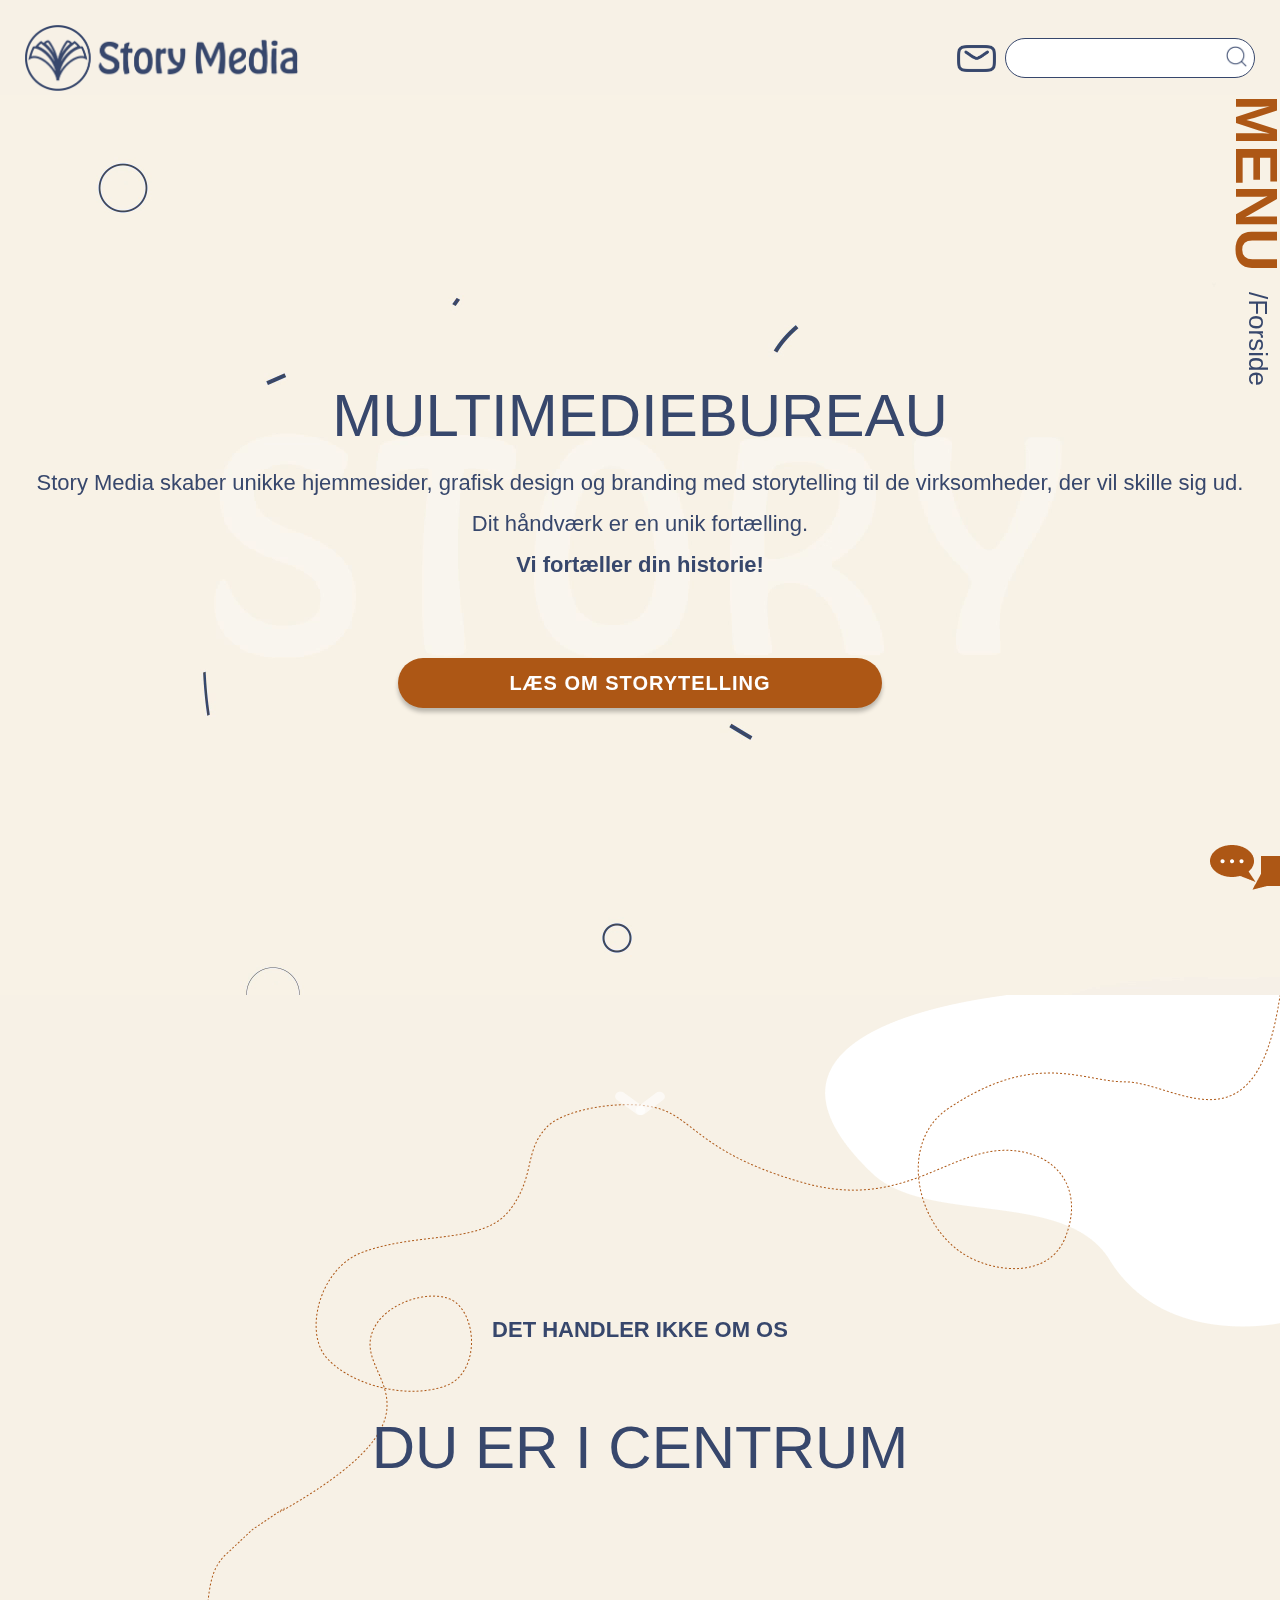
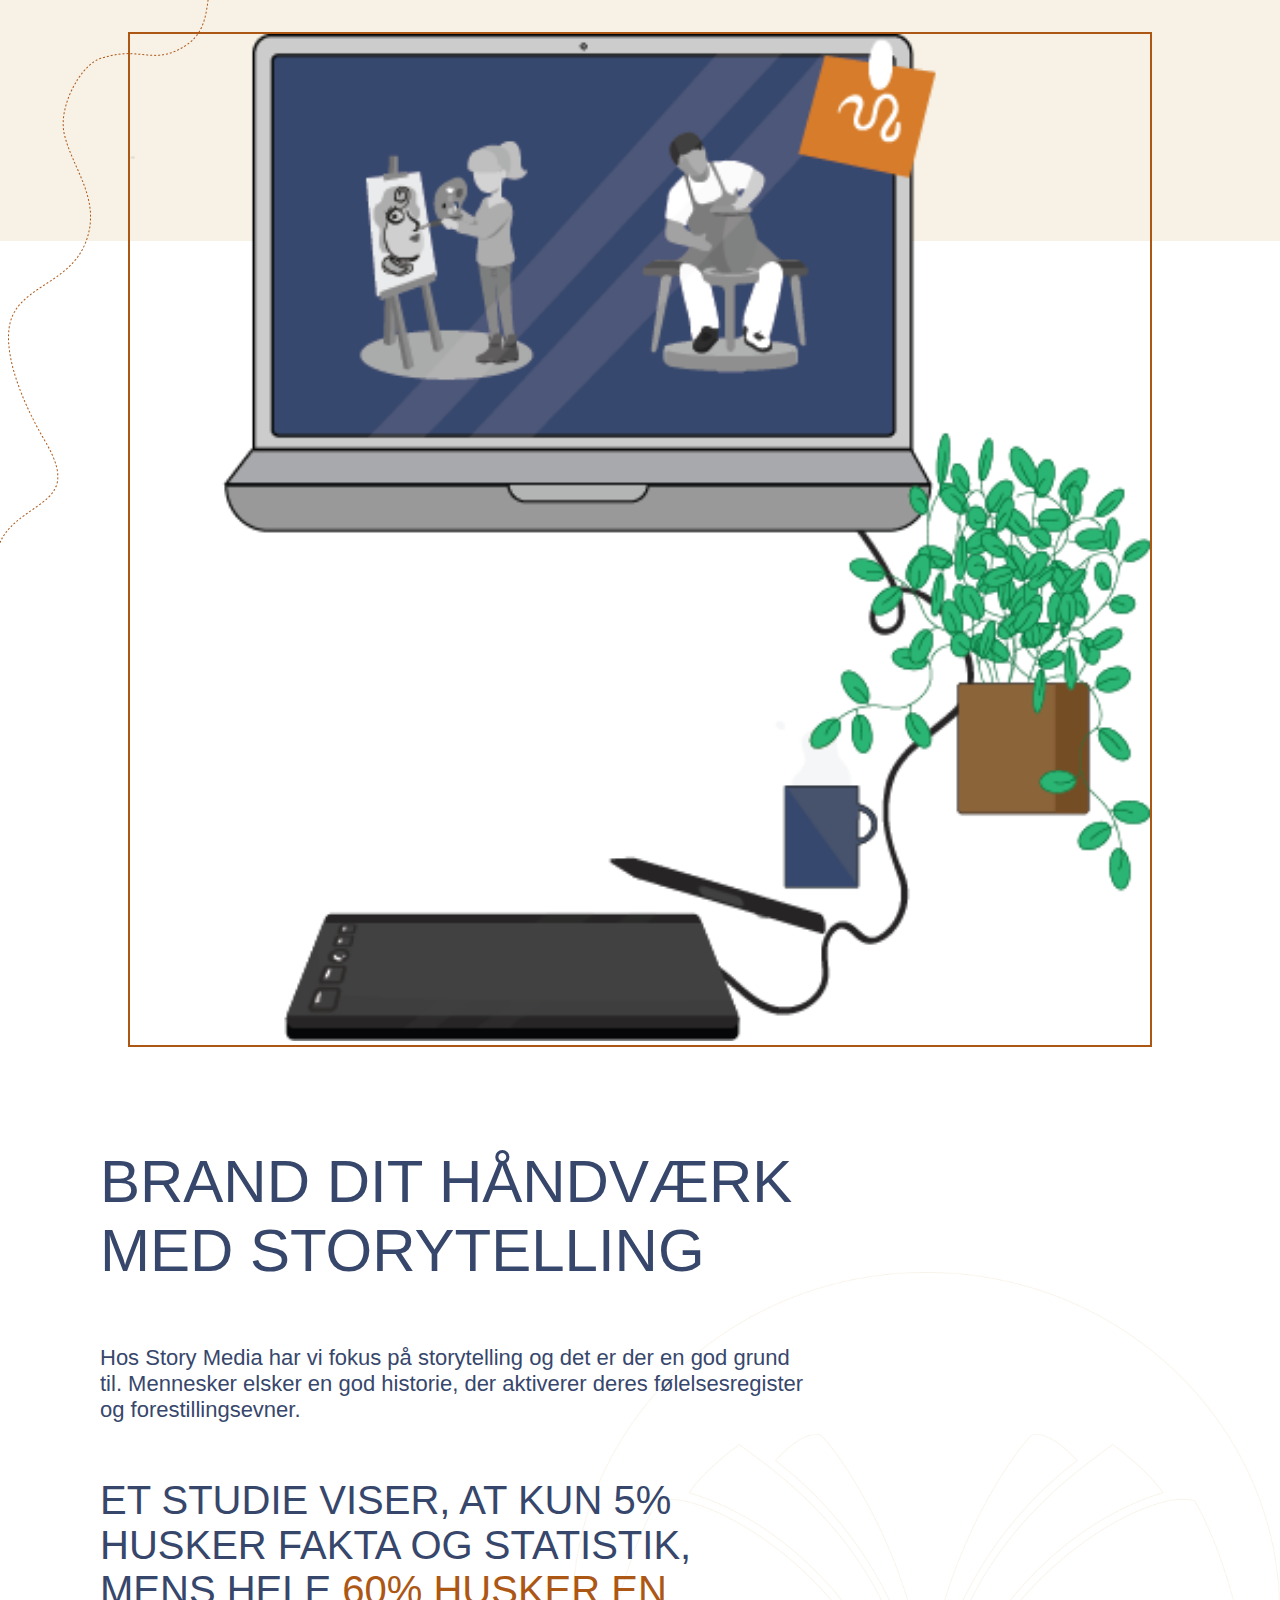
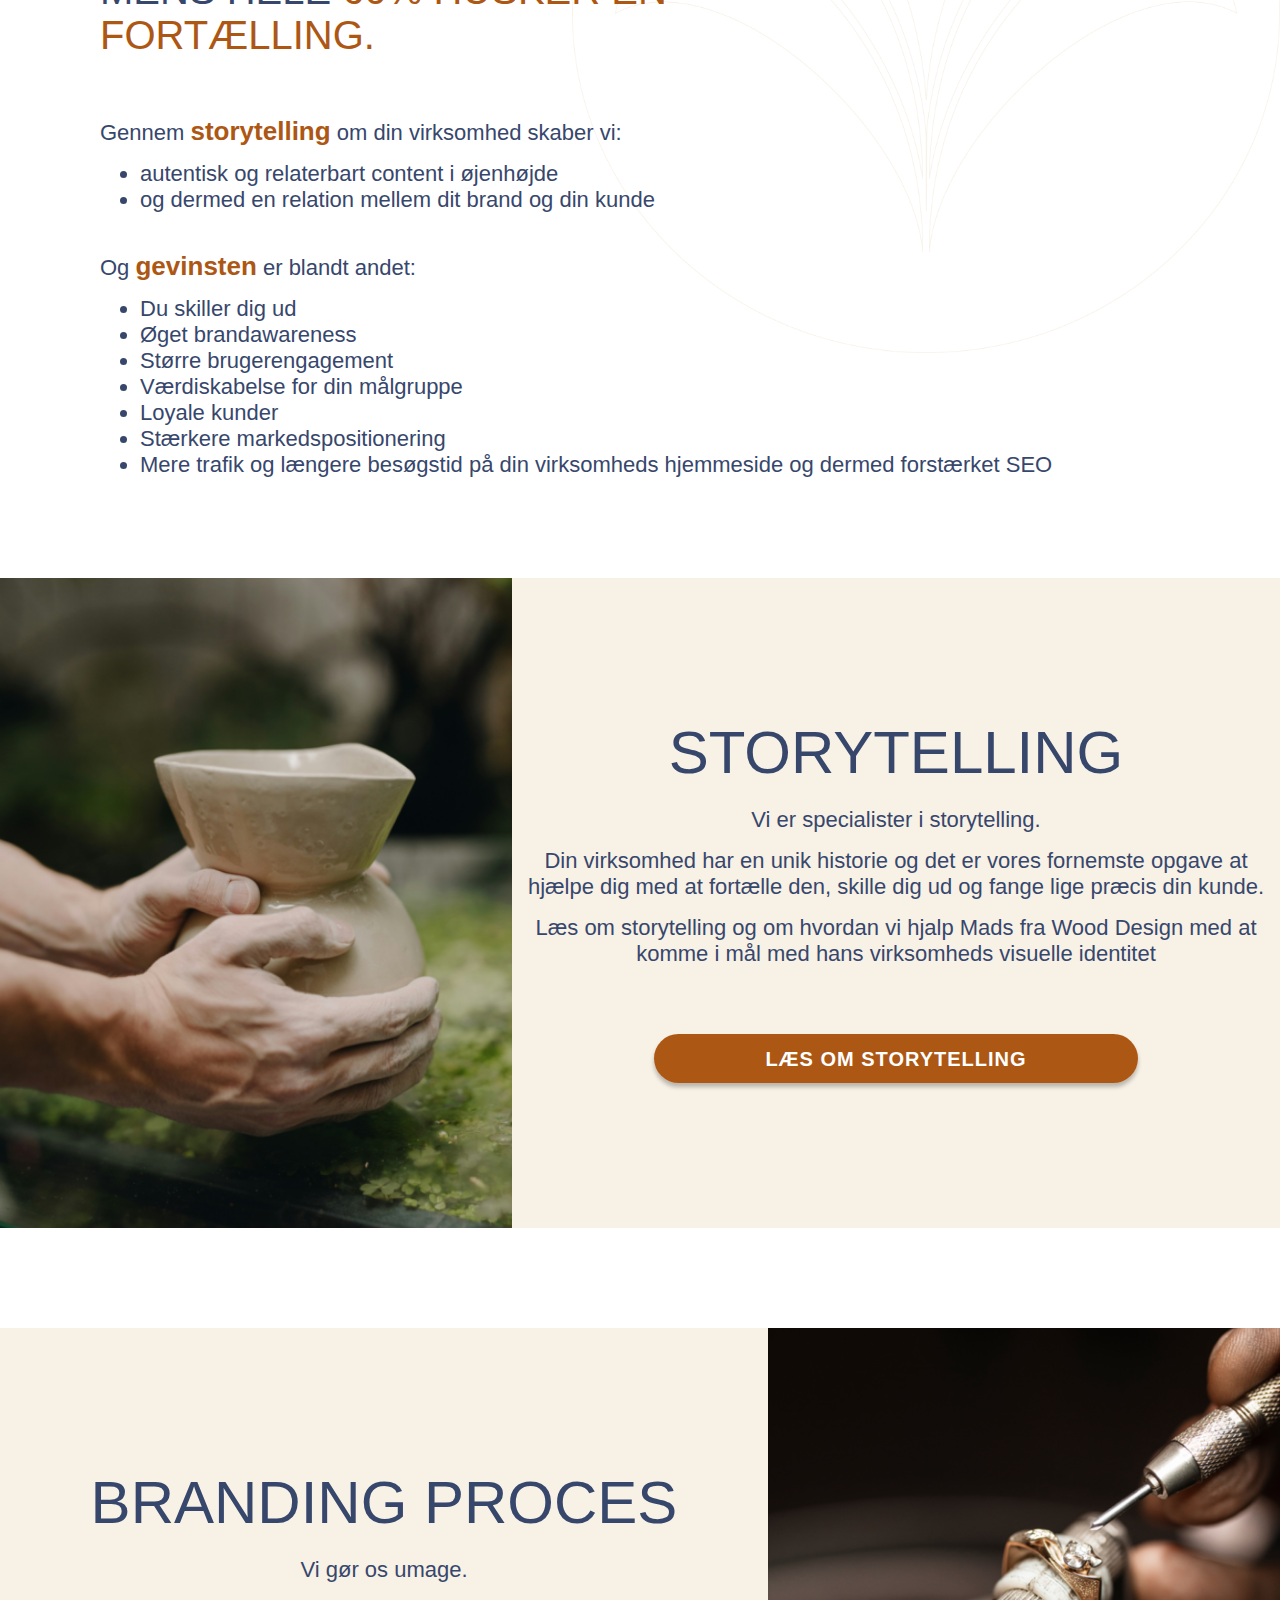
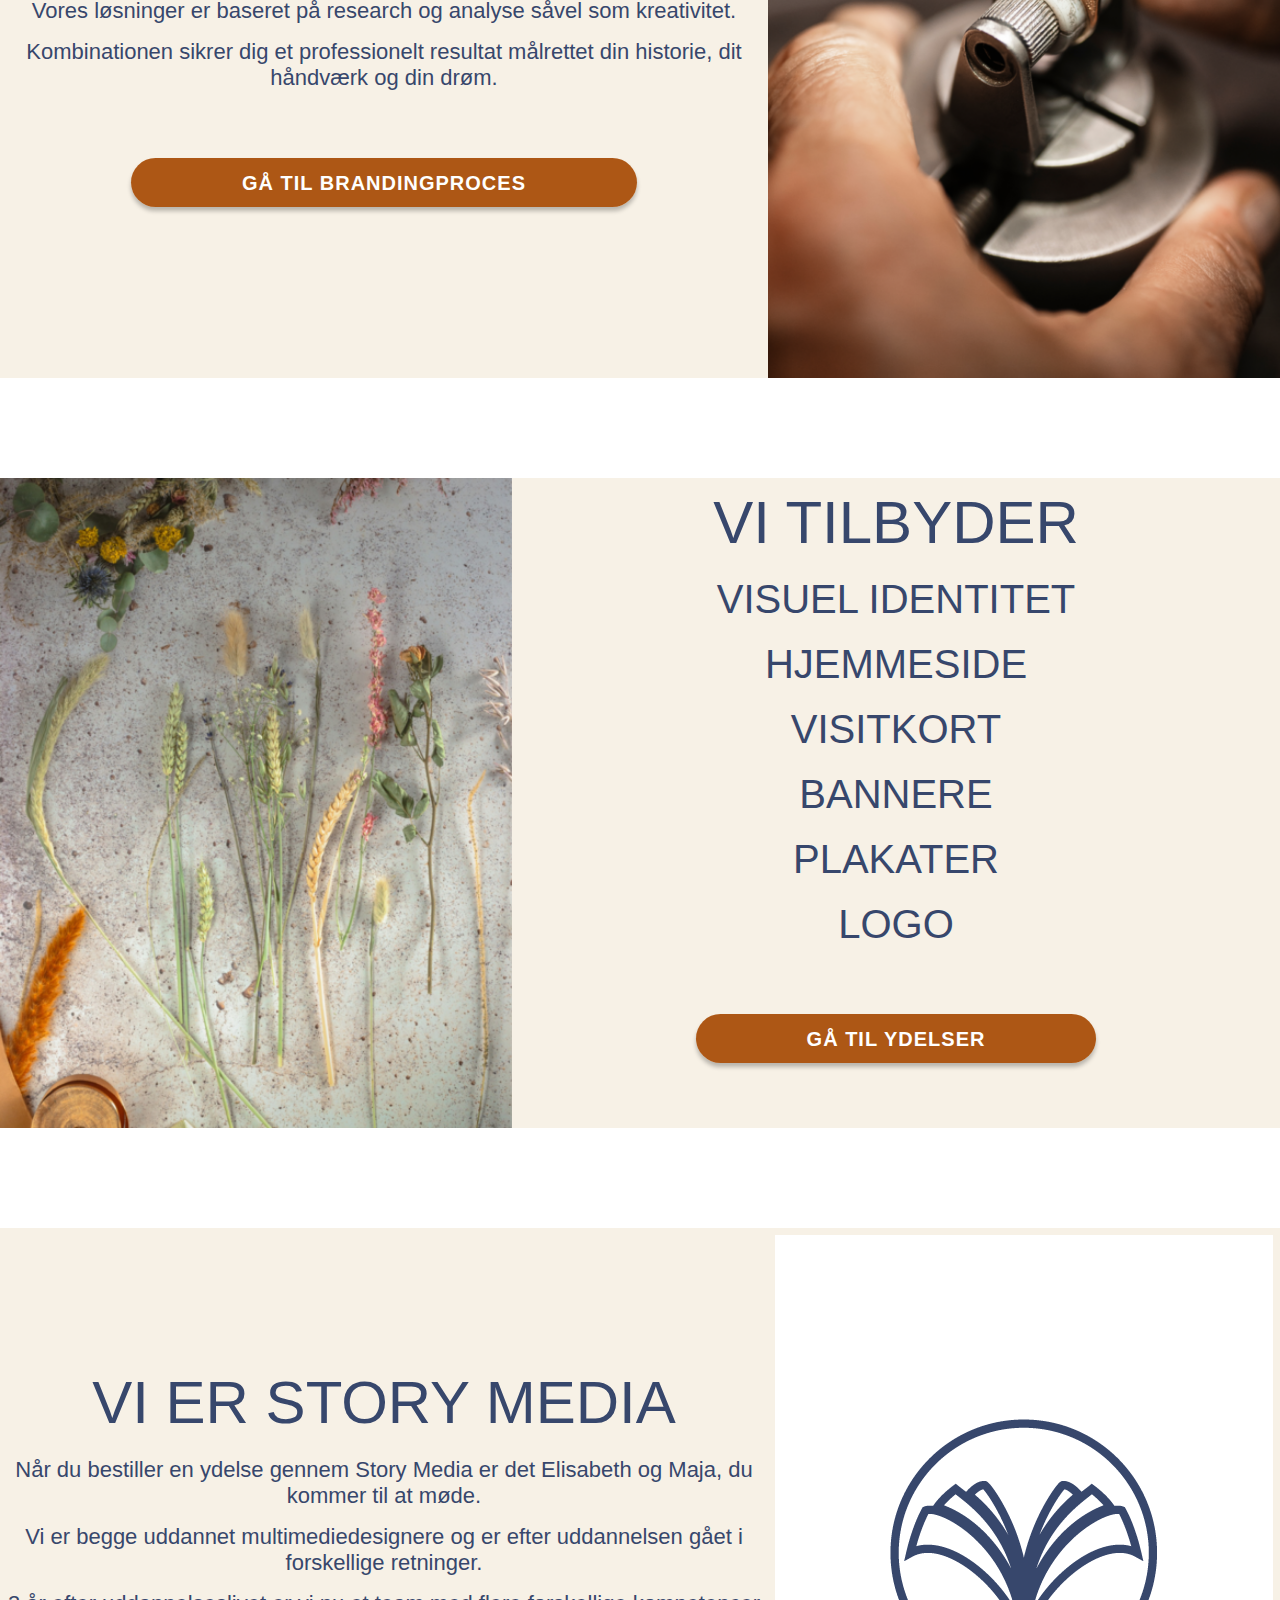
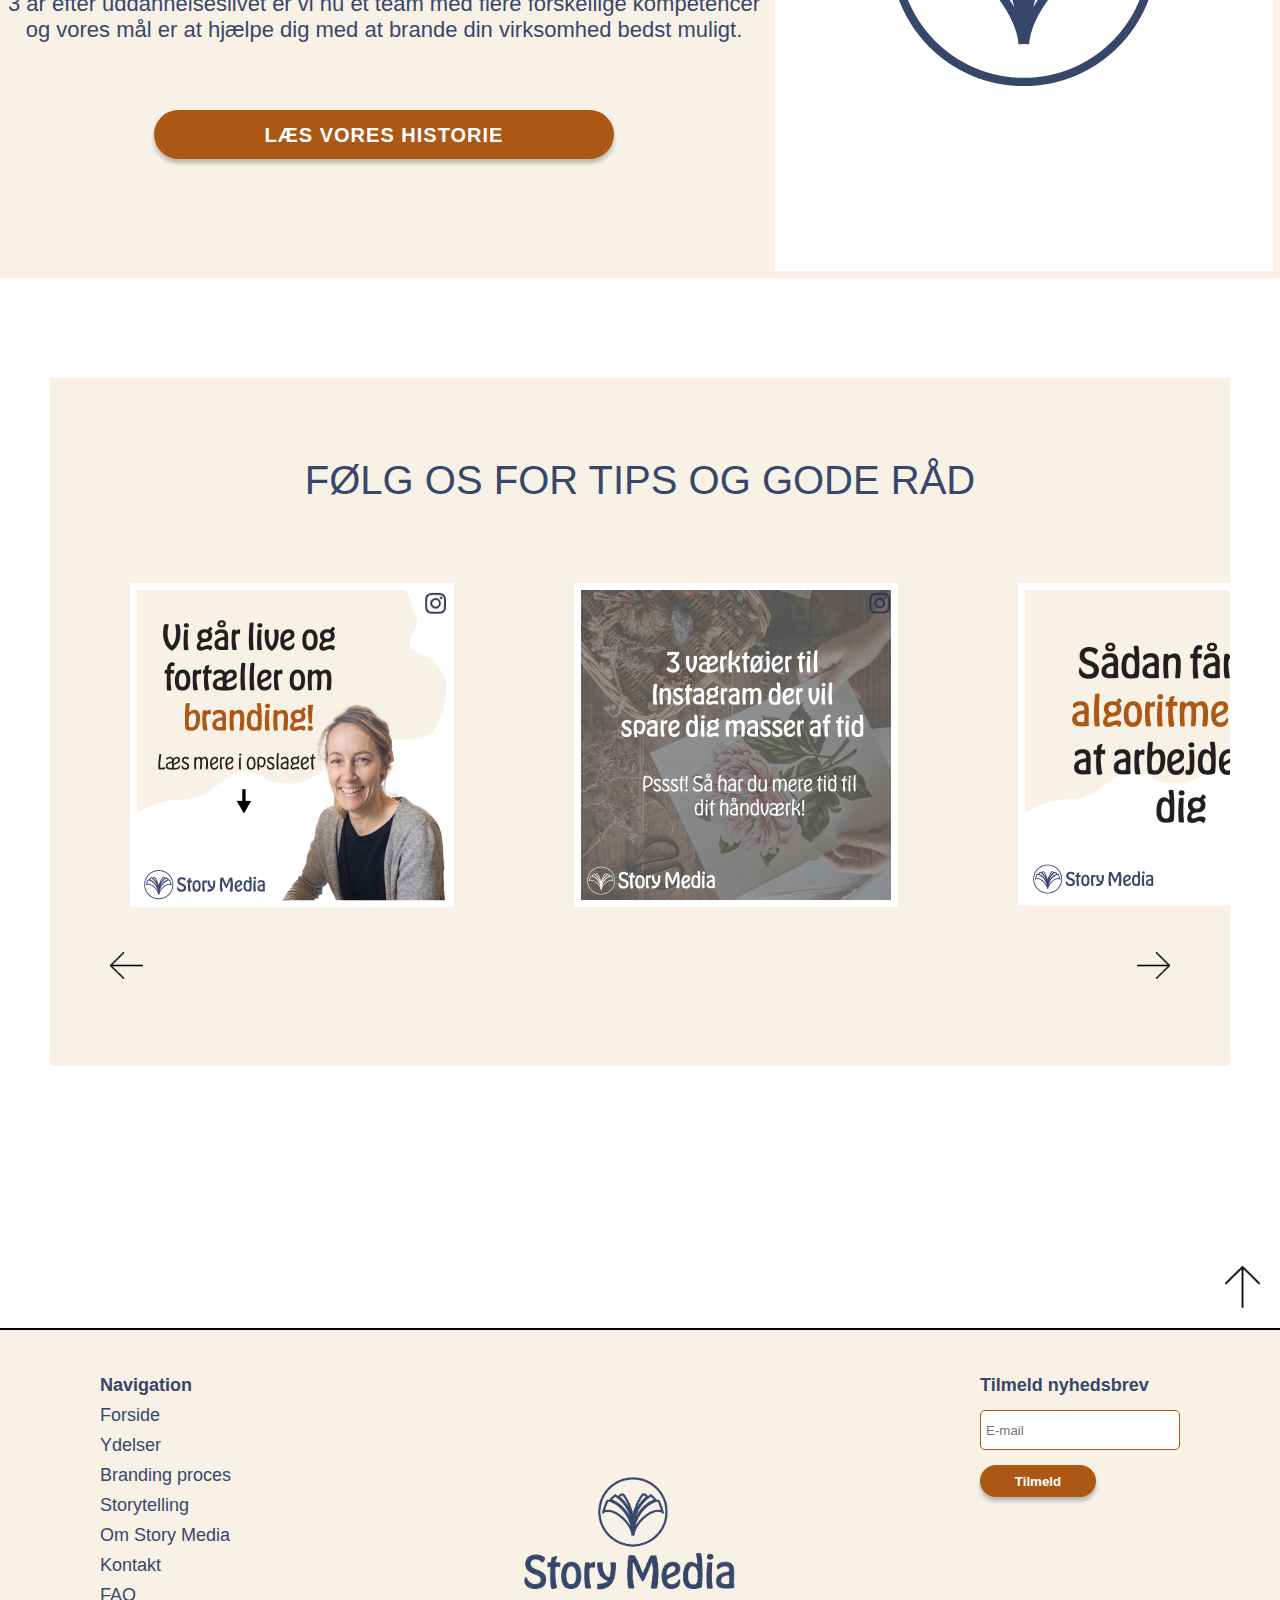
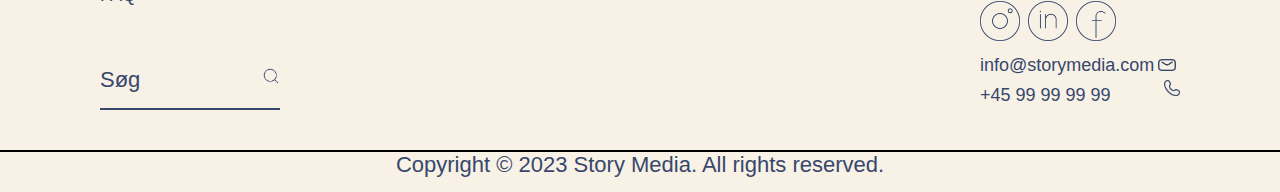
==== index.html @ 41a4f666 "små ændringer" ====
<!DOCTYPE html>
<html lang="da">
<head>
    <meta charset="UTF-8">
    <meta name="viewport" content="width=device-width, initial-scale=1.0, minimum-scale=1">
    <meta name="description" content="Branding med unik Storytelling | Multimedie bureauet for de kreative håndværkere. Vi tilbyder grafiske online løsninger."> 
    <link rel="stylesheet" href="css/style.css">
    <link rel="stylesheet" href="css/global.css">
    <link rel="stylesheet" href="css/mediaquery.css">
    <title>Story Media | Multimediebureau | Storytelling | Branding</title>
</head>
<body>
    <header class="header1 headerforside" id="tiltop">
        <a href="index.html"><img src="img/Logo-ikon+tekst.på.linje.png" alt="Story Media logo" class="headerlogo"></a>
        <nav>
            <ul>
            <li><a href="kontakt.html"><img src="img/mail-ikon.png" alt="kontakt icon" class="kontaktikon"></a></li>
            <li><div class="sogefelt"><img src="img/søg-ikon.png" alt="søgefelt" class="sog"></div></li>
            </ul>
        </nav>      
    </header>
    <header class="header2">
        <nav>
            <ul>
                <li class="dropdown">
                    <h1 class="menu">MENU</h1>
                    <ul class="dropdown-menu">
                        <li><a href="ydelser.html">Ydelser</a></li>
                        <li><a href="branding-proces.html">Brandingproces</a></li>
                        <li><a href="storytelling.html">Storytelling</a></li>
                        <li><a href="om-story-media.html">Om Story Media</a></li>
                        <li><a href="kontakt.html">Kontakt</a></li>
                    </ul>
                </li>
            </ul>
        </nav>
        <p class="brodkromme">/Forside</p>
    </header>
    
    <main>
       <!--hero-område-->
       <section class="hero-section">
            <video playsinline="playsinline" autoplay="autoplay" muted="muted" loop="loop" poster="img/illustration - forside (ledning anden side).png">
            <source src="img/animeret-baggrund.mp4" type="video/mp4"></video>
        <div class="hero-overlay"></div>
            <div class="hero-content">
                <h1>Multimediebureau</h1>
                    <p>Story Media skaber unikke hjemmesider, grafisk design og branding med storytelling til de virksomheder, der vil skille sig ud. </p>
                    <p>Dit håndværk er en unik fortælling. </p>
                    <p class="hero-gap-til-knap fed">Vi fortæller din historie!</p>
                        <a href="storytelling.html" class="knap">Læs om Storytelling</a>
            </div>
            
        </section>
   
    <img src="img/forsideBG.png" alt="" class="BGforside">
   
    <!--Chevron-->
    <div class="chevron-container">
         <img src="img/Chevron.png" alt="Pil ned">
    </div>

    <!--chatfunktion-->
    <div class="chatfunktion">
        <img src="img/Chat-funktion.png" alt="chat med Story Media">
    </div>

    <!-- Branding video-->
    <div class="brandingvideo">
        <h4>Det handler ikke om os</h4>
        <h2>Du er i centrum</h2>
        
        <div class="video-container">
        <video playsinline="playsinline" autoplay="autoplay" muted="muted" loop="loop" poster="img/illustration - forside (ledning anden side).png">
            <source src="img/animeret-baggrund.mp4" type="video/mp4"></video>
        </div>
    </div>

    <!--intro/informationstekst-->
    <div class="intro">
        <h2>Brand dit håndværk med storytelling</h2>
            <p>Hos Story Media har vi fokus på storytelling og det er der en god grund til. Mennesker elsker en god historie, der aktiverer deres følelsesregister og forestillingsevner.</p>

        <h3>Et studie viser, at kun 5% husker fakta og statistik, mens hele <span class="orange">60% husker en fortælling.</span></h3>

        <p>Gennem <span class="fed-orange">storytelling</span> om din virksomhed skaber vi:</p>

        <ul>
            <li>autentisk og relaterbart content i øjenhøjde</li>
            <li>og dermed en relation mellem dit brand og din kunde</li>
        </ul>

        <p>Og <span class="fed-orange">gevinsten</span> er blandt andet:</p>

        <ul>
            <li>Du skiller dig ud</li>
            <li>Øget brandawareness</li>
            <li>Større brugerengagement</li>
            <li>Værdiskabelse for din målgruppe</li>
            <li>Loyale kunder</li>
            <li>Stærkere markedspositionering</li>
            <li>Mere trafik og længere besøgstid på din virksomheds hjemmeside og dermed forstærket SEO</li>
        </ul>
    </div>

    <!--tekst og billede sektioner-->
    <section class="text-img-section">
        <div class="content-foto2">
            <img src="img/forside-ler.png" alt="Person der arbejder med ler">
        </div>
        <div class="content-txt2">
            <h2>Storytelling</h2>
            <p>Vi er specialister i storytelling.</p>  

            <p>Din virksomhed har en unik historie og det er vores fornemste opgave at hjælpe dig med at fortælle den, skille dig ud og fange lige præcis din kunde.</p>

            <p class="hero-gap-til-knap">Læs om storytelling og om hvordan vi hjalp Mads fra Wood Design med at komme i mål med hans virksomheds visuelle identitet</p>

            <a class="knap" href="storytelling.html">Læs om storytelling</a>
        </div>
    </section>

    <section class="text-img-section">
        <div class="content-txt">
            <h2>branding proces</h2>
            <p>Vi gør os umage. </p>  

            <p>Vores løsninger er baseret på research og analyse såvel som kreativitet. </p>

            <p class="hero-gap-til-knap">Kombinationen sikrer dig et professionelt resultat målrettet din historie, dit håndværk og din drøm.</p>

            <a class="knap" href="branding-proces.html">Gå til brandingproces</a>
        </div>
        <div class="content-foto">
            <img src="img/forside-smykker.png" alt="Person der sidder og laver en ring">
        </div>
    </section>

    <section class="text-img-section">
        <div class="content-foto2">
            <img src="img/forside-blomst.png" alt="">
        </div>
        <div class="content-txt2">
            <h2 class="vi-tilbyder">Vi tilbyder</h2>
            <h3>Visuel identitet</h3>
            <h3>Hjemmeside</h3>
            <h3>Visitkort</h3>
            <h3>Bannere</h3>
            <h3>Plakater</h3>
            <h3 class="hero-gap-til-knap">Logo</h3>

            <a class="knap" href="ydelser.html">Gå til ydelser</a>
        </div>
    </section>

    <section class="text-img-section">
        <div class="content-txt">
            <h2>Vi er story media</h2>
            <p>Når du bestiller en ydelse gennem Story Media er det Elisabeth og Maja, du kommer til at møde. </p>  

            <p>Vi er begge uddannet multimediedesignere og er efter uddannelsen gået i forskellige retninger. </p>

            <p class="hero-gap-til-knap">3 år efter uddannelseslivet er vi nu et team med flere forskellige kompetencer og vores mål er at hjælpe dig med at brande din virksomhed bedst muligt. </p>

            <a class="knap" href="om-story-media.html">Læs vores historie</a>
        </div>
        <div class="logo-foto">
            <img src="img/Logo-ikon.png" alt="Story Medias logo ikon">
        </div>
    </section>

<!-- Instagram karrusel -->

<div class="karrusel-box">
    <h3>Følg os for tips og gode råd</h3>
        <div class="karrusel">
            <div class="slider"><img src="img/insta7.png" alt="indslag fra instragram"></div>
            <div class="slider"><img src="img/insta3.png" alt="indslag fra instragram"></div>
            <div class="slider"><img src="img/insta4.png" alt="indslag fra instragram"></div>
            <div class="slider"><img src="img/insta5.png" alt="indslag fra instragram"></div>
            <div class="slider"><img src="img/insta6.png" alt="indslag fra instragram"></div>
            <div class="slider"><img src="img/insta1.png" alt="indslag fra instragram"></div>
            <div class="slider"><img src="img/insta2.png" alt="indslag fra instragram"></div>
        </div>
        <div class="slider-pil">
            <img src="img/pilvenstre.png" alt="pil venstre" class="slider-pil">
            <img src="img/pilhøjre.png" alt="pil højre" class="slider-pil">
        </div>
</div>

    <a class="pilop" href="#tiltop"> <img class="pilopimg" src="img/pilop.png" alt="Pil til toppen"></a>
    </main>
    
    <footer>
        <hr class="seperator">
            <div class="footergrid">
                <div class="footernav">
                    <nav>
                        <h5>Navigation</h5>
                        <ul>
                            <li><a href="index.html">Forside</a></li>
                            <li><a href="ydelser.html">Ydelser</a></li>
                            <li><a href="branding-proces.html">Branding proces</a></li>
                            <li><a href="storytelling.html">Storytelling</a></li>
                            <li><a href="om-story-media.html">Om Story Media</a></li>
                            <li><a href="kontakt.html">Kontakt</a></li>
                            <li><a href="faq.html">FAQ</a></li>
                        </ul>
                    </nav>
                    <div>
                        <img class="sogikon" src="img/søg-ikon.png" alt="lup">
                        <p>Søg</p>
                        <div class="linje"></div>
                    </div>
                </div>

                <a class="footerlogoplacering" href="index.html"><img class="footerlogo" src="img/Logo-ikon.ovenpå.tekst.png" alt="story media logo"></a>

                <div class="footerform">
                    <div class="nyhedsbrev">
                        <h5>Tilmeld nyhedsbrev</h5>
                        <form>
                            <label class="visually-hidden" for="mail"></label>
                            <input id="mail" type="email" placeholder="E-mail">
                        
                            <input type="submit" name="submit" value="Tilmeld">
                        </form>
                    </div>
                    <div>
                        
                        <div class="someplacering">
                            <a  href="#"><img class="someikon" src="img/instagram-ikon.png" alt="Instagram ikon"></a>
                            <a  href="#"><img class="someikon" src="img/linkedin-ikon.png" alt="LinkedIn ikon"></a>
                            <a  href="#"><img class="someikon" src="img/facebook-ikon.png" alt="Facebook ikon"></a>
                        </div>

                        <a href="mailto:info@storymedia.com">info@storymedia.com</a>
                        <img class="mailikon" src="img/mail-ikon.png" alt="mailikon">
                        
                        <a href="tel:+4599999999">+45 99 99 99 99</a>
                        <img class="telefonikon" src="img/telefon-ikon.png" alt="telefonikon">
                    
                    </div>
                </div>
            </div>
        <hr class="seperator">
        <p class="copy">Copyright &copy; 2023 Story Media. All rights reserved.</p>
    </footer>

     <!--Footer-mobil-->
     <footer class="footer-mobil">
        <hr class="seperator">
        <div class="footer-logo-placering">
            <img class="footer-mobil-logo" src="img/Logo-ikon.ovenpå.tekst.png" alt="Logo Story Media">
        </div>
        <div class="footer-nav-grid">
            <div class="footernav">
                <nav>
                    <h5>Navigation</h5>
                    <ul>
                        <li><a href="index.html">Forside</a></li>
                        <li><a href="ydelser.html">Ydelser</a></li>
                        <li><a href="branding-proces.html">Branding proces</a></li>
                        <li><a href="storytelling.html">Storytelling</a></li>
                        <li><a href="om-story-media.html">Om Story Media</a></li>
                        <li><a href="kontakt.html">Kontakt</a></li>
                        <li><a href="faq.html">FAQ</a></li>
                    </ul>
                </nav>
            </div>
        
            <div class="someplacering">
                <a  href="#"><img class="someikon" src="img/instagram-ikon.png" alt="Instagram ikon"></a>
                <a  href="#"><img class="someikon" src="img/linkedin-ikon.png" alt="LinkedIn ikon"></a>
                <a  href="#"><img class="someikon" src="img/facebook-ikon.png" alt="Facebook ikon"></a>
            </div>
        </div>

        <div class="footerform">
            <div class="nyhedsbrev">
                <h5>Tilmeld nyhedsbrev</h5>
                <form>
                    <label class="visually-hidden" for="mail"></label>
                    <input id="mail" type="email" placeholder="E-mail">
                    <input type="submit" name="submit" value="Tilmeld">
                </form>
            </div>
        </div>

        <section class="footer-kontakt">
        <div>
            <a href="mailto:info@storymedia.com">info@storymedia.com</a>
            <img class="mailikon" src="img/mail-ikon.png" alt="mailikon">
        </div>
        <div>
            <a href="tel:+4599999999">+45 99 99 99 99</a>
            <img class="telefonikon-footer" src="img/telefon-ikon.png" alt="telefon ikon">
        </div>
        </section>

        <hr class="seperator">
        <h5 class="copy">Copyright &copy; 2023 Story Media. All rights reserved.</h5>
    </footer>
</body>
</html>
---- css/style.css ----
@charset "UTF-8";
/* Variabler*/
/*Mixins*/
/*Mobil*/
/*Generel styling*/
* {
  box-sizing: border-box;
  margin: 0;
  padding: 0;
}

h1, h2 {
  font-family: "hobeaux", sans-serif;
  font-size: 60px;
  font-weight: 400;
  text-transform: uppercase;
  color: #37476c;
  letter-spacing: 5%;
  padding-bottom: 20px;
}

h3 {
  font-family: "hobeaux", sans-serif;
  font-size: 40px;
  text-transform: uppercase;
  color: #37476c;
  letter-spacing: 5%;
  font-weight: 400;
  padding-bottom: 20px;
}

h4 {
  font-family: "roboto", sans-serif;
  font-size: 22px;
  text-transform: uppercase;
  color: #37476c;
  letter-spacing: 5%;
}

p {
  font-family: "roboto", sans-serif;
  font-size: 22px;
  color: #37476c;
  letter-spacing: 5%;
  padding-bottom: 15px;
  line-height: 26px;
}

.fed {
  font-weight: 800;
  padding-bottom: 80px;
}

.italicfont {
  font-style: italic;
}

/***********---Fælles styling - heor-område---************/
/*BG-billeder*/
/*BG-om os*/
.BGomos {
  background-image: url("../img/BGomos.png");
  background-size: contain;
  background-position: top;
  background-repeat: no-repeat;
  width: 100%;
}

/*BG-Branding*/
.BGbranding {
  background-image: url("../img/Brandingbaggrund.png");
  background-size: cover;
  background-position: top;
  background-repeat: no-repeat;
  width: 100%;
}

/*BG-øvringe*/
.BGandre {
  background-image: url("../img/BGtop.png");
  background-size: contain;
  background-position: top;
  background-repeat: no-repeat;
  width: 100%;
}

/*Tekst og illustration*/
.hero-container {
  display: flex;
  width: 100%;
  padding: 8em 9em 0 9em;
}

.hero-tekst h1 {
  padding-bottom: 80px;
}

.hero-img {
  width: 100%;
  display: flex;
  justify-content: right;
  margin-right: 200px;
}

.imgtop {
  width: 150%;
  margin: 0;
}

.hero-img img {
  max-width: 80%;
  -o-object-fit: contain;
     object-fit: contain;
}

.hero-gap-til-knap {
  padding-bottom: 80px;
}

.hero-tekst a {
  background-color: #AD5715;
  border-radius: 50px;
  box-shadow: 0px 4px 4px 0px rgba(0, 0, 0, 0.25);
  text-decoration: none;
  text-align: center;
  padding: 13.5px 111px;
  color: #fff;
  font-family: "roboto", sans-serif;
  font-size: 20px;
  font-weight: 700;
  letter-spacing: 1px;
  text-transform: uppercase;
}
.hero-tekst a:hover {
  background-color: transparent;
  border: 3px solid #AD5715;
  transition: 0.3s ease-in-out;
  cursor: pointer;
  color: black;
}

/*Cheveron*/
.chevron-container {
  text-align: center;
  position: relative;
  z-index: 1;
}
.chevron-container img {
  padding: 6em;
}

/*Pil op (i bunden)*/
.pilop {
  display: flex;
  justify-content: right;
  padding: 100px 20px 20px 0;
}
.pilop img {
  width: 35px;
}

/*Knap*/
.knap-container {
  display: flex;
  justify-content: center;
  margin-top: 25px;
}

.knap {
  background-color: #AD5715;
  border-radius: 50px;
  box-shadow: 0px 4px 4px 0px rgba(0, 0, 0, 0.25);
  text-decoration: none;
  text-align: center;
  padding: 13.5px 111px;
  color: #fff;
  font-family: "roboto", sans-serif;
  font-size: 20px;
  font-weight: 700;
  letter-spacing: 1px;
  text-transform: uppercase;
}
.knap:hover {
  background-color: transparent;
  border: 3px solid #AD5715;
  transition: 0.3s ease-in-out;
  cursor: pointer;
  color: black;
}

/*********-- Styling af Forsiden --*********/
/*hero-sektion*/
.headerforside {
  background-color: #F7F1E6;
}

.hero-section {
  display: flex;
  align-items: center;
  justify-content: center;
  width: 100%;
  height: 100vh;
  overflow: hidden;
  position: relative;
  background-color: #F7F1E6;
}

.hero-section video {
  position: absolute;
  top: 50%;
  left: 50%;
  min-width: 100%;
  min-height: 100%;
  width: auto;
  height: auto;
  z-index: 0;
  transform: translate(-50%, -50%);
  -o-object-fit: cover;
     object-fit: cover;
}

.hero-section .hero-content {
  position: relative;
  z-index: 2;
}

.hero-content {
  position: absolute;
  display: flex;
  flex-direction: column;
  align-items: center;
  justify-content: center;
  text-align: center;
}

.BGforside {
  width: 100%;
  position: absolute;
}

/*Branding video*/
.brandingvideo {
  position: relative;
  display: flex;
  flex-direction: column;
  align-items: center;
}
.brandingvideo h4 {
  padding-top: 100px;
  padding-bottom: 70px;
}
.brandingvideo h2 {
  padding-bottom: 150px;
}
.brandingvideo .video-container {
  width: 80%;
  height: 80%;
  position: relative;
  overflow: hidden;
  border: 2px solid #AD5715;
}
.brandingvideo .video-container video {
  width: 100%;
  height: 100%;
  -o-object-fit: cover;
     object-fit: cover;
}

/*Intro/informationstekst*/
.intro {
  background-image: url(../img/logo-ikon\ baggrund.png);
  background-size: 60%;
  background-position: right;
  background-repeat: no-repeat;
  margin: 100px 0 100px 100px;
}
.intro h2, .intro h3, .intro p {
  margin-right: 40%;
}
.intro h3 {
  margin-top: 40px;
}
.intro p {
  margin: 40px 40% 0 0;
}
.intro .orange, .intro .fed-orange {
  color: #AD5715;
}
.intro .fed-orange {
  font-size: 26px;
  font-weight: 800;
}
.intro li {
  color: #37476c;
  font-family: "roboto", sans-serif;
  margin-left: 40px;
  font-size: 22px;
}

/*tekst og billede sektioner*/
.text-img-section {
  height: 650px;
  display: grid;
  grid-template-columns: repeat(5, 1fr);
  background-color: #F7F1E6;
  text-align: center;
  margin-bottom: 100px;
  padding: auto;
}
.text-img-section h2 {
  padding-top: 140px;
}
.text-img-section .vi-tilbyder {
  padding-top: 10px;
}

.content-txt {
  grid-column: 1/4;
}

.content-foto {
  grid-column: 4/6;
}
.content-foto img {
  height: 650px;
  width: 100%;
  -o-object-fit: cover;
     object-fit: cover;
}

.content-txt2 {
  grid-column: 3/6;
}

.content-foto2 {
  grid-column: 1/3;
}
.content-foto2 img {
  height: 650px;
  width: 100%;
  -o-object-fit: cover;
     object-fit: cover;
}

.logo-foto {
  grid-column: 4/6;
  display: flex;
  justify-content: center;
  align-items: center;
  background-color: #ffffff;
  border: 7px solid #F7F1E6;
}

/*Instagram karrusel*/
.karrusel-box {
  height: 688px;
  width: auto;
  background-color: #F7F1E6;
  margin: 100px 50px 100px 50px;
}
.karrusel-box h3 {
  text-align: center;
  padding: 80px;
}
.karrusel-box .karrusel {
  overflow: hidden;
  position: relative;
  display: flex;
}
.karrusel-box .karrusel .slider {
  width: 100%;
  padding: 0 40px 0 20px;
  margin-left: 60px;
}

.slider-pil {
  display: flex;
  justify-content: space-between;
  margin: 20px 30px 0 30px;
}
.slider-pil img {
  width: 33px;
}

/**********--Styling af Ydelser--***********/
/*Hovedindhold*/
.stark-container {
  display: flex;
  align-self: center;
  margin: auto 100px;
  gap: 6em;
  width: 100%;
}
.stark-container article {
  padding-right: 9em;
}

.stark-img {
  max-width: 80%;
  height: auto;
}

.overoverskrift {
  font-weight: 100;
  padding-bottom: 10px;
}

/*Visuelle pakker*/
.vispakker-container {
  position: relative;
  margin: 4em 0;
}
.vispakker-container .vis-et {
  background-color: #F7F1E6;
  padding: 4em 14em;
  display: flex;
  flex-direction: column;
  position: absolute;
  top: 0;
  margin: 4em 0 4em 2em;
  z-index: 1;
}
.vispakker-container .vis-to {
  border: 7px solid #F7F1E6;
  width: 55%;
  padding: 4em 6em 0 16em;
  display: flex;
  flex-direction: column;
  position: relative;
  float: right;
  margin-right: 4em;
  margin-bottom: 4em;
}
.vispakker-container h3 {
  font-size: 30px;
}

.vis-et li, .vis-to li {
  font-size: 30px;
}
.vis-et h2, .vis-to h2 {
  padding: 0;
}
.vis-et h3, .vis-to h3 {
  padding-bottom: 0.2em;
}
.vis-et .p-opacity-pakker, .vis-to .p-opacity-pakker {
  opacity: 50%;
  letter-spacing: 5%;
  padding-bottom: 1.5em;
}
.vis-et ul, .vis-to ul {
  padding-bottom: 6em;
}

.vis-to ul {
  padding-bottom: 10em;
}

.kontakt-visuel-container {
  position: absolute;
  bottom: 0;
  padding-bottom: 3em;
}
.kontakt-visuel-container p {
  padding-bottom: 1.2em;
}
.kontakt-visuel-container a {
  border: 1px solid black;
  padding: 0.5em 1.5em;
  border-radius: 50px;
  color: black;
  text-transform: uppercase;
  font-size: 20px;
  text-decoration: none;
}
.kontakt-visuel-container a:hover {
  cursor: pointer;
  transform: scale(3);
  transition: 0.3s ease-in-out;
}

/* Tekst til hjemmeside */
.hjemmesidetekst {
  display: flex;
  flex-direction: column;
  width: 100%;
  padding: 0 8em 3em 8em;
}

/*Hjemmesidekasser*/
.orangebaggrundydelser {
  background-color: #AD5715;
  width: 100%;
  height: 62.2vh;
  position: absolute;
  z-index: -2;
}

.hjemmesidekasse-container {
  display: flex;
  justify-content: space-around;
  gap: 1%;
  padding: 0 1%;
  position: relative;
  z-index: -1;
  margin-top: 20px;
  margin-bottom: 5em;
}
.hjemmesidekasse-container section {
  background-color: #F7F1E6;
  height: 900px;
  padding: 6%;
}

.centrerhjemmeside {
  text-align: center;
}
.centrerhjemmeside h2 {
  padding: 0;
}
.centrerhjemmeside p {
  opacity: 50%;
  letter-spacing: 5%;
  padding-bottom: 1.5em;
}

.linjeydelser {
  background-color: #ffffff;
  display: flex;
  justify-content: center;
  height: 9px;
  border-radius: 50px;
  width: 100%;
  margin: 50px 0;
}

/*Seperatorlinje*/
.seperatorbeige {
  background-color: #F7F1E6;
  height: 7px;
  border: none;
}

/*Den specifikke*/
.specifikke {
  display: flex;
  justify-content: space-around;
  padding: 4em 6em;
  width: 100%;
}
.specifikke article {
  padding-right: 50px;
}

.spec-img {
  width: 100%;
  height: auto;
}

.specafstand {
  padding-bottom: 1.5em;
}

/*********--Styling af Branding proces--***********/
/* Branding hovedområde */
.branding-container-venstre {
  display: grid;
  width: 75%;
  grid-template-columns: 63% 37%;
  grid-template-rows: 463px;
  border: 5px solid rgba(55, 71, 108, 0.6);
  border-radius: 0 50px 50px 0;
  border-left: none;
  margin-bottom: 145px;
}
.branding-container-venstre section {
  grid-area: 1/1/2/2;
  background-color: rgba(239, 234, 225, 0.6);
  padding-left: 6em;
  padding-right: 6em;
  display: flex;
  flex-direction: column;
  justify-content: center;
}

.branding-container-hojre {
  display: grid;
  width: 75%;
  grid-template-columns: 37% 63%;
  grid-template-rows: 463px;
  justify-content: end;
  margin-left: auto;
  border: 5px solid rgba(55, 71, 108, 0.6);
  border-right: none;
  border-radius: 50px 0 0 50px;
  margin-bottom: 145px;
}
.branding-container-hojre section {
  grid-area: 1/2/2/3;
  background-color: rgba(239, 234, 225, 0.6);
  padding-left: 6em;
  padding-right: 6em;
  display: flex;
  flex-direction: column;
  justify-content: center;
}

.branding-img-bokse-venstre {
  grid-area: 1/2/2/3;
  display: flex;
  align-content: center;
}
.branding-img-bokse-venstre img {
  max-width: 100%;
  -o-object-fit: cover;
     object-fit: cover;
  aspect-ratio: 1/1;
  border-radius: 0 45px 45px 0;
}

.branding-img-bokse-hojre {
  grid-area: 1/1/2/2;
  display: flex;
  align-content: center;
}
.branding-img-bokse-hojre img {
  max-width: 100%;
  -o-object-fit: cover;
     object-fit: cover;
  aspect-ratio: 1/1;
  border-radius: 45px 0 0 45px;
}

/*Road to succes*/
.roadtosucces {
  text-align: center;
}

/********--Styling af Storytelling--*******/
/* Story tekst billede */
.hvad-er-storytelling {
  display: flex;
}
.hvad-er-storytelling article {
  padding: 0 2em 0 6em;
}
.hvad-er-storytelling img {
  width: 100%;
}

.hvorfor-storytelling {
  background-color: #F7F1E6;
  padding: 4em 6em;
}
.hvorfor-storytelling li {
  font-family: "roboto", sans-serif;
  font-size: 22px;
  line-height: 35px;
  letter-spacing: 1px;
  color: #37476c;
}
.hvorfor-storytelling a {
  background-color: #AD5715;
  border-radius: 50px;
  box-shadow: 0px 4px 4px 0px rgba(0, 0, 0, 0.25);
  text-decoration: none;
  text-align: center;
  padding: 13.5px 111px;
  color: #fff;
  font-family: "roboto", sans-serif;
  font-size: 20px;
  font-weight: 700;
  letter-spacing: 1px;
  text-transform: uppercase;
}
.hvorfor-storytelling ul {
  padding: 1em 0 4em 0;
}
.hvorfor-storytelling h4 {
  padding-top: 1.5em;
  font-weight: 400;
}

.case {
  background-color: #F7F1E6;
  margin: 4em 0 0 0;
  padding: 3em 6em 0 6em;
  border: 7px solid #AD5715;
  border-bottom: none;
}

.case-wrapper {
  display: grid;
  grid-template-columns: repeat(3, 1fr);
  margin-bottom: 3em;
}
.case-wrapper .tekst-venstre {
  grid-column: 1/3;
  padding: 4em 2em 4em 6em;
}
.case-wrapper .billede-hojre {
  grid-column: 3/4;
  width: 100%;
  height: auto;
  justify-self: end;
  align-self: center;
  padding: 3em 0 3em 2em;
}
.case-wrapper .billede-venstre {
  grid-column: 1/2;
  display: grid;
  grid-column: auto;
  width: 80%;
  height: auto;
  align-self: center;
  padding: 2em 0;
}
.case-wrapper .tekst-hojre {
  grid-column: 2/4;
  padding: 4em 6em 0 0em;
}

.wooddesignoverskrift {
  font-size: 30px;
  font-weight: 400;
  padding-bottom: 20px;
}

.beigekasse {
  background-color: #F7F1E6;
}

.beigeborder {
  border: 7px solid #F7F1E6;
  border-right: none;
  border-left: none;
}

.grid-justering {
  padding: 4em 4em 3em 6em;
}

.illu-grid {
  justify-self: center;
}

.woodfarve {
  display: flex;
  flex-direction: column;
  justify-content: center;
}
.woodfarve img:nth-of-type(1) {
  width: 60%;
  padding: 3em 0em 0em 4em;
}
.woodfarve img:nth-of-type(2) {
  width: 60%;
  padding: 0em 0em 3em 4em;
}

.fingertekst {
  padding: 2em 0;
  text-align: center;
}

.nysgerrigstory {
  text-align: center;
}

.case-wrapper .woodfarve {
  padding: 0 2em 0 3em;
}

.nysgerrigstory {
  padding: 3em 3em 0 3em;
}

/**********--- Styling af Om Sotry Media siden---*******/
/*Billede præsentation*/
.img-os {
  display: flex;
  text-align: center;
  justify-content: space-evenly;
  margin-top: 200px;
}
.img-os img {
  height: 360px;
  width: 290px;
}

.overlay {
  position: relative;
}

.streg-fyld {
  width: 100%;
  position: absolute;
  top: 0;
  left: 0;
  z-index: 1;
}

.info-os {
  background-color: #ffffff;
  margin-top: 200px;
  padding: 100px;
}

/*billede + kasse m. border*/
.iveark-os {
  display: grid;
  grid-template-columns: repeat(3, 1fr);
  margin-bottom: 100px;
}

.iveark-os-img {
  grid-column: 1/2;
  width: 100%;
  height: 850px;
  -o-object-fit: cover;
     object-fit: cover;
}

.iveark-os-txt {
  grid-column: 2/4;
  width: 100%;
  height: 850px;
  border: 7px solid #F7F1E6;
  border-left: none;
  padding: 50px;
}

/*Specialisering*/
.special {
  margin-top: 100px;
  text-align: center;
}

.beige-box {
  display: flex;
  justify-content: space-evenly;
  margin-top: 100px;
}
.beige-box .beige-box1, .beige-box .beige-box2 {
  width: 50%;
  background-color: #F7F1E6;
  padding: 50px 50px 50px 50px;
  border: 7px solid #ffffff;
}

/*Start up + pynt (billede på billede)*/
.startup-omos {
  position: relative;
  padding: 150px 0 150px 0;
}

.stregen-fyld {
  width: 100%;
  position: absolute;
  top: 0;
  left: 0;
  z-index: 1;
}

.startup-os-img {
  position: absolute;
  top: 60%;
  left: 40%;
  z-index: 2;
}

/*opstart*/
.omos-sektion {
  display: grid;
  grid-template-columns: repeat(3, 1fr);
  margin-top: 300px;
}

.omos-logo-txt {
  grid-column: 1/3;
  border: 7px solid #F7F1E6;
  padding: 50px 50px 50px 50px;
}
.omos-logo-txt img {
  width: 500px;
}

.veardi {
  grid-column: 3/4;
  background-color: #F7F1E6;
  padding: 50px 0 0 30%;
}

/**********---Styling af Kontakt siden---*************/
.text p {
  font-weight: 800;
}
.text a {
  color: #37476c;
  background-color: transparent;
  box-shadow: none;
  padding: 0;
  text-transform: none;
  font-weight: 500;
  padding-left: 15px;
}
.text a:hover {
  border: none;
  font-weight: 800;
}

.kontaktform {
  display: flex;
  justify-content: space-between;
  width: 100%;
  padding: 100px 0 0 100px;
}

.kontaktinformation {
  width: 45%;
  padding-top: 100px;
}
.kontaktinformation h1 {
  padding-bottom: 80px;
}

/*kontaktformular*/
.kontaktformular {
  height: 875px;
  width: 630px;
  background-color: #F7F1E6;
  border-radius: 20px 0 0 20px;
  font-family: "roboto", sans-serif;
  font-size: 20px;
  text-transform: uppercase;
  color: #37476c;
  padding-right: 40px;
  padding-left: 40px;
  padding-top: 80px;
}

main input[type=navn], input[type=email], input[type=tel], select, textarea {
  width: 100%;
  padding: 1em;
  border: 1px solid #AD5715;
  border-radius: 4px;
  margin-top: 0.5em;
  margin-bottom: 1em;
}

main input[type=text], select, textarea {
  width: 100%;
  padding: 8em;
  border: 1px solid #AD5715;
  border-radius: 4px;
  margin-top: 0.5em;
  margin-bottom: 3em;
}

main input[type=submit] {
  background-color: #AD5715;
  border-radius: 50px;
  box-shadow: 0px 4px 4px 0px rgba(0, 0, 0, 0.25);
  text-decoration: none;
  text-align: center;
  padding: 13.5px 111px;
  color: #fff;
  font-family: "roboto", sans-serif;
  font-size: 20px;
  font-weight: 700;
  letter-spacing: 1px;
  text-transform: uppercase;
  margin-top: 35px;
  margin-left: 100px;
}
main input[type=submit]:hover {
  background-color: #F7F1E6;
  border: 3px solid #AD5715;
  transition: 0.3s ease-in-out;
  cursor: pointer;
}

.bunden {
  display: flex;
  justify-content: space-between;
  align-items: end;
}

/************---Styling af FAQ siden---***************/
/* dropdown menu */
.dropdown-box {
  width: 520px;
  height: 60px;
  border-radius: 8px;
  background-color: #ffffff;
  display: flex;
  justify-content: space-between;
  align-items: center;
  padding-left: 10px;
  padding-right: 10px;
  margin-top: 100px;
}
.dropdown-box p {
  color: black;
  font-weight: 600;
}
.dropdown-box img {
  width: 20px;
  height: 10px;
}

.faq-dropdown {
  list-style-type: none;
}

.faq-dropdown-menu {
  opacity: 0;
  visibility: hidden;
  transition: opacity 0.5s ease, visibility 0.5s ease;
  position: absolute;
  z-index: 2;
  background-color: rgb(255, 255, 255);
  font-family: "roboto", sans-serif;
  font-size: 20px;
  color: #37476C;
  padding: 100px;
  white-space: nowrap;
  cursor: pointer;
  list-style: none;
}

.faq-dropdown-menu li {
  margin-bottom: 10px;
}

.faq-dropdown-menu a {
  text-decoration: none;
  color: #37476C;
  background-color: #ffffff;
  border-radius: 5px;
  box-shadow: none;
  line-height: 2em;
}

.faq-dropdown-menu a:hover {
  background-color: rgba(212, 123, 40, 0.11);
  border: none;
  border-radius: 5px;
}

.faq-dropdown:hover .faq-dropdown-menu {
  opacity: 1;
  visibility: visible;
}

.streg-faq {
  width: 100%;
  position: absolute;
  z-index: 1;
}

/*informations kasser*/
.faq-box1 {
  position: relative;
  height: 475px;
  background-color: #ffffff;
  padding-left: 100px;
  padding-right: 100px;
  padding-top: 75px;
}

.faq-box2 {
  height: 475px;
  background-color: #F7F1E6;
  padding-left: 100px;
  padding-right: 100px;
  padding-top: 75px;
}

.faq-bunden {
  display: flex;
  justify-content: right;
  align-items: end;
}/*# sourceMappingURL=style.css.map */
---- css/global.css ----
/*generel styling til Header og Footer */

*{
    box-sizing: border-box;
    margin: 0;
    padding: 0;
}

p{
    font-family: "roboto", sans-serif;
    color: #37476C;
}

h5{
    font-family: "roboto", sans-serif;
    font-size: 18px;
    color: #37476C;
    line-height: 30px;
}

/*Interne links*/

.internlinks{
    color: #37476C;
}

.internlinks:hover{
    color: #AD5715;
}

/*Chat funktion*/
.chatfunktion{
    padding: 20px;
    position: fixed;
    top: 90%;
    left: 93%;
    z-index: 2;
}

/*Brødkrumme*/
.brodkromme{
    writing-mode: vertical-lr;
    text-orientation: mixed;
    font-size: 26px;
    position: absolute;
    height: 260px;
    right: 30%;
    top: 100%;
 }

/*Header*/

.headerlogo{
    width: 330px;
}

.kontaktikon{
    width: 39.17px;
    margin-bottom: 6px;
    margin-right: 5px;
}

.kontaktikon:hover{
    cursor: pointer;
    transform: scale(1.2);
    transition: 0.3s ease-in-out;
}

.sog{
    width: 30.4px;
    float: right;
    padding-right: 5px;
    padding-top: 5px;
}

.sogefelt{
    border: 1px solid #37476C;
    border-radius: 50px;
    width: 250px;
    height: 40px;
    display: inline-block;
    align-items: center;
    background-color: white;
}

.header1{
    padding: 25px 25px 0px 25px ;    
    display: flex;
    justify-content: space-between;
    align-items: center;
}

.header1 li{
    display: inline;
}

/*Drop-down*/

.header2{
    position: fixed;
    left: 95.5%;
    z-index: 2;
}

.menu{
    writing-mode: vertical-lr;
    text-orientation: mixed;
    font-family: hobeaux, sans-serif;
    font-size: 60px;
    color: #AD5715;
    font-weight: 700;
}

.menu:hover{
    -webkit-text-stroke: 2px #37476C;
}

.dropdown{
    list-style-type: none;
}

.dropdown-menu {
    opacity: 0;
    visibility: hidden;
    transition: opacity 0.5s ease, visibility 0.5s ease;
    position: absolute;
    background-color: rgb(255, 255, 255);
    border: 2px solid #AD5715;
    border-radius: 5px;
    font-family: "roboto", sans-serif;
    font-size: 20px;
    color: #37476C;
    padding: 10px;
    white-space: nowrap;
    cursor: pointer;
    right: 95%;
    top: 2%;
    list-style: none;
}

.dropdown-menu li {
    margin-bottom: 10px;
}

.dropdown-menu a{
    text-decoration: none;
    color: #37476C;
}

.dropdown-menu a:hover{
    background-color: rgba(212, 123, 40, 0.1);
}

.dropdown:hover .dropdown-menu {
    opacity: 1;
    visibility: visible;
}

/*Footer*/
.seperator{
    border: black solid 1px;
}

/*justering af ikon størrelser*/
.someikon{
    height: 40px;
    width: 40px;
}

.telefonikon{
    height: 16px;
    width: 16px;
}

.mailikon{
    height: 12px;
    width: 18px;
}

.sogikon{
    height: 18px;
    width: 18px;
}

.linje{
    border: 0.5px solid #37476C;
    margin-bottom: 40px;
}

/*grid til inddeling af 3 kolloner*/

.footergrid{
    display: grid;
    grid-template-columns: 100px 180px 1fr 200px 100px;
    width: 100%;
    height: 420px;
    background-color: #F7F1E6;
}


/*Navigation*/
.footernav {
    margin-top: 40px;
    display: flex;
    flex-direction: column;
    grid-column: 2/3;
    justify-content: space-between;
}

footer ul{
    list-style-type: none;
}

footer a{
    text-decoration: none;
    color: #37476C;
    font-family: "roboto", sans-serif;
    font-size: 18px;
    line-height: 30px;
}

footer a:hover{
    font-weight: 600;
    cursor: pointer;
}

.sogikon{
    float: right;
}


/*Logo*/

.footerlogo {
    width: 215px;
}

.footerlogoplacering{
    display: flex;
    justify-content: center;
    align-items: center;
}


/*Nyhedsbrev*/
.footerform {
    display: flex;
    flex-direction: column;
    grid-column: 4/5;
    justify-content: space-between;
    margin-top: 40px;
    margin-bottom: 40px;
}

footer input[type=submit]{
    background-color: #AD5715;
    width: 116px;
    height: 32px;
    border-radius: 50px;
    box-shadow: 0px 4px 4px 0px rgba(0, 0, 0, 0.25);
    border: none;
    color: rgb(255, 255, 255);
    font-weight: bolder;
    font-family: "roboto", sans-serif;
}

footer input[type=submit]:hover{
    background-color: #F7F1E6;
    border: 3px solid #AD5715;
    transition: 0.3s ease-in-out;
    color: black;
    cursor: pointer;
}

footer input[type=email]{
    margin-top: 10px;
    margin-bottom: 15px;
    border-radius:5px;
    height: 40px;
    width: 200px;
    font-family: "roboto", sans-serif;
    padding-left: 5px;
}

/*SoMe ikoner*/

.someplacering {
    display: flex;
    gap: 8px;
}

/*kontakt ikon*/
.telefonikon{
   float: right;
}

/*copyright*/
.copy{
    background-color: #F7F1E6;
    display: flex;
    justify-content: center;
    align-items: center;
    height: 40px;
}

.footer-mobil{
    display: none;
}
---- css/mediaquery.css ----
/*********--Tablet--*********/

@media screen and (max-width: 900px){

/*Globale variabler*/

h1, h2{
    font-size: 45px;
}

h3{
    font-size: 35px;
}

h4{
    font-size: 20px;
}

p{
    font-size: 20px;
}

/*globalt*/


.header2{
    position: fixed;
    left: 93%;
}

.menu{
    font-size: 40px;
}

.brodkromme{
    font-size: 22px;
    right: 10%;
    top: 100%;
 }

.hero-container{
    padding: 4em 3em 6em 3em;
}

.hero-tekst h1{
    padding-bottom: 1em;
}

.hero-tekst .knap{
    font-size: 18px;
    padding: 13.5px 4em;
}

.knap{
    font-size: 18px;
    padding: 13.5px 4em;
}

.hero-gap-til-knap{
    padding-bottom: 3em;
}

.chevron-container{
    display: none;
}

.footergrid{
    grid-template-columns: 50px 180px 1fr 200px 50px;
}

.chatfunktion{
    left: 88%;
}

.chatfunktion img{
    width: 70px;
    height: auto;
}

/**********--forside--*********/
.hero-content{
    padding: 0 30px 0 30px;
}

.intro{

    background-size: 120%;

        h2, h3, p{
            margin-right: 50px;
        }
}

.karrusel-box{
    height: 600px;
    margin: 50px 50px 50px 50px;

    h3{
        text-align: center;
        padding: 40px;
    }
    
    .karrusel{
        
        .slider{
                width: 100%;
                padding: 0 20px 0 20px;
                margin-left: 60px;
                }
    } 
}

/********--Ydelser--**********/

.stark-container{
   margin: 2em 2em;
   gap: 1.7em;
}

.stark-container img{
    margin-top: 1em;
    width: 40%;
    height: auto;
}

.stark-container article{
    padding-right: 3em;
}

.vispakker-container .vis-et {
    padding: 4em 6em;
}

.vispakker-container .vis-to{
    padding: 4em 4em 0 10em;
}

.specifikke {
    width: 900px;
    padding: 2em 3em;
}

.spec-img{
    width: 50%;
    height: auto;
}

.specifikke p{
    padding-bottom: 0.5em;
}

.knap-tablet{
        padding: 13.5px 2em;
    }


    /********--Branding Proces--******/


.BGbranding{
    background-image: url(../img/BG-road-tablet.png);
    background-size: conver;
    width: 100%;
}

.brandingroad{
    background-image: url(../img/Road.png);
    background-size: cover;
    background-repeat: repeat-x;
    background-position: 0px 22em;
    width: 100%;
}

.branding-container-venstre, .branding-container-hojre{
    margin-bottom: 5em;
}

.branding-container-venstre section{
    padding: 0 2em 0 4em ;
}

.branding-container-hojre section{
    padding: 0 4em 0 3em ;
}


/************--Storytelling--**********/

.hvad-er-storytelling{
    height: 500px;
}

.hvad-er-storytelling .baalsted{
    height: 60%;
    align-self: center;
}

.hvorfor-storytelling{
    padding: 4em;
}

.case{
    padding: 4em;
}

.case-wrapper{
    padding-bottom: 0;
}

.case-wrapper .tekst-venstre{
    padding: 2em 3em 2em 4em;
}

.case-wrapper .tekst-hojre{
    padding: 3em 3.5em 2em 2em;
}

.case-wrapper .billede-venstre{
    width: 100%;
}

.case-wrapper .illu-grid{
    padding: 2em 3em 2em 2em;
    
}

.case-wrapper .woodfarve .finger-tablet{
    width: 100%;
    padding: 0;
    padding-right: 2em;
}

.case-wrapper .woodfarve .woodmood{
    width: 100%;
    padding: 0;
    padding-right: 3em;
}

/***************--Om story Media--**************/

.info-os{
    margin-top: 50px;
}

.iveark-os-txt{
    padding: 50px 50px 0 50px;
}

.special img{
    width: 90%;
    text-align: center;
}

.beige-box{
    padding: 0;
    margin: 0;
    text-align: center;
}

.startup-omos{
    text-align: center;
    padding: 40px 0 0 0;
    margin: 60px 0 0 0;
}

.startup-os-img {
    left: 25%;  
  }

  .veardi{
    padding-top: 80px;
    padding-left: 30px;
}

/*************--Kontakt-side--***************/

.kontaktform{
    display: flex;
    flex-direction: column;
    justify-content: center;
    align-items: center;
    padding: 0;
    margin: 0 4em 0 4em;
    
}

.kontaktinformation{
    width: 100%;
    text-align: center;
    padding-bottom: 70px;
        h1{
            padding-bottom: 50px;
        }
}

.kontaktformular{
    border-radius: 20px;
    margin: 0;
}

/**************--FAQ-side--**************/
.BGandre{
    background-image: url('../img/BGtop.png');
    width: 100%;
    height: auto;
}

.dropdown-box{
    width: 400px;
}

.faq-box1, .faq-box2{
    height: 500px;
}

}

/*----------------------------------------------------*/
/*********************--Mobil--************************/



@media screen and (max-width: 450px){

/*Globale varianter*/

    h1, h2{
        font-size: 38px;
    }

    h3{
        font-size: 30px;
    }

    h4{
        font-size: 20px;
    }

    p{
        font-size: 18px;
    }


/*globalt*/

.header2{
    position: fixed;
    left: 92%;
    top: 5%;
}

.menu{
    font-size: 25px;
}

.brodkromme{
    font-size: 18px;
    right: 1%;
    top: 100%;
 }

.kontaktikon, .sog, .sogefelt{
    display: none;
}

.hero-container{
    padding: 4em 3em;
    flex-direction: column;
}

.hero-img{
    justify-content: center;
    width: 120%;
    margin: 2em 1em;
}

.chatfunktion{
    left: 80%;
}

.chatfunktion img{
    width: 50px;
    height: auto;
}

/********---Footer mobil---******/

footer{
    display: none;
}

.footer-mobil{
    display: block;
}

.footer-tablet-desktop{
    display: none;
}

.footer-mobil{
    background-color: #F7F1E6;
    width: 100%;
}

.footer-logo-placering{
    display: flex;
    justify-content: center;
    margin-top: 2em;
}

.footer-mobil-logo{
    width: 40%;
}

.footer-nav-grid{
    display: grid;
    grid-template-columns: 1fr 1fr;
}

.footernav{
    grid-column: 1/2;
    margin-left: 2em;
}

.someplacering{
    grid-column: 2/3;
    display: flex;
    flex-direction: column;
    justify-content: center;
    align-items: end;
    margin-right: 2em;
}

.footerform{
    margin-left: 2em;
    display: flex;
    flex-direction: column;
}

.footer-mobil input[type=submit]{
    display: flex;
   justify-content: center;
}

.copy{
    font-size: 16px;
    font-weight: 200;
    padding: 1em 0;
}

.footer-kontakt{
    display: flex;
    flex-direction: column;
    margin: 0 0 2em 2em;
}

.telefonikon-footer{
    height: 16px;
    width: 16px;
}

.mailikon, .telefonikon-footer{
    padding-left: 0.2em;
}

/*******---forside--**********/

.hero-section video{
    width: 1%;
    margin-bottom: 0;
}
.hero-content{
    padding: 0 30px 0 30px;
}

.brandingvideo{
        h4{
            padding-top: 50px;
            padding-bottom: 4%;
        }

        h2{
            padding-bottom: 50px;
        }
}

.intro{
    background-size: 60%;
    margin: 40px 40px 40px 40px;

        h2, h3, p{
            margin:0;
            padding: 10px 0 10px 0;
        }

        li{
            font-size: 18px;
        }
}

.text-img-section{
    display: flex;
    flex-direction: column;
    height: auto;
    width: auto;

        h2{
            padding-top: 50px;
        }
}

.content-txt{
    order: 2;
    height: 500px;
}

.content-foto{
    order: 1;

    img{
        height: 500px;
    }
}

.content-txt2{
    order: 2;
    height: 600px;
}

.content-foto2{
    order: 1;

        img{
            height: 500px;
        }
}

.logo-foto{
    display: flex;
    justify-content: center;
    align-items: center;
    height: 500px;
}



.karrusel-box{
    height: 400px;
    width: auto;
    margin: 30px 20px 30px 20px;

    h3{
        padding: 20px;
    }
    
    .karrusel{

            .slider img{
                width: 200px;
                height: auto;
            }
    } 
}

/********--Ydelser--*********/

.ydelser-hero-img{
    margin-left: 0;
}

.ydelser-hero-img img{
    margin: 2em 3em 0 0;
    width: 90%;
}

.stark-container{
    display: flex;
    flex-direction: column;
    
}

.stark-container .stark-img{
    width: 100%;
    order: 2;
}

.vispakker-container{
    display: grid;
    margin-bottom: 0;
}

.vispakker-container .vis-et{
    grid-row: 1/2;
    position: relative;
    margin: 0;
    padding-left: 9em;   
}

.vispakker-container .vis-to{
    grid-row: 2/3;
    width: 100%;
    padding-left: 9em;
}

.hjemmesidetekst{
    padding: 0 2em 2em 2em;
}

.hjemmesidekasse-container{
    display: flex;
    flex-direction: column;
    gap: 2em;
}

.hjemmesidekasse-container section{
    height: 645px;
}

.hjemmesidekasse-container ul{
    padding-left: 4em;
}

.linjeydelser{
    margin: 1em 0 2em 0;
}

.orangebaggrundydelser{
    height: 42.2vh;
}

.orangebaggrundydelser-mobilet{
    background-color:#AD5715;
    width: 100%;
    height: 42.2vh;
    position: absolute;
    z-index: -2;
    top: 396vh;
}

.orangebaggrundydelser-mobilto{
    background-color:#AD5715;
    width: 100%;
    height: 42.2vh;
    position: absolute;
    z-index: -2;
    top: 459vh;
}

.specifikke{
    display: flex;
    flex-direction: column-reverse;
    padding: 3em 3em;
    width: 450px;
}

.specifikke article{
    padding: 0;
}

.spec-img{
    padding-bottom: 2em;
    width: 100%;
}


/*******---Branding proces--*******/

.BGbranding{
    background-image: url('../img/Road-mobil.png');
    background-size: contain;
    background-position: top;
    background-repeat: no-repeat;
    width: 100%;
}

.branding-container-venstre{
    display: flex;
    flex-direction: column;
}

.branding-container-venstre section{
    border-radius: 0 50px 0 0;
    border-left: none;
    padding: 2em 2em 2em 3em;
}

.branding-container-hojre{
    display: flex;
    flex-direction: column;
}

.branding-container-hojre section{
    border-right: none;
    border-radius: 50px 0 0 0;
    padding: 2em 3em 2em 2em;
}

.branding-img-bokse-venstre img{
    border-radius: 0 0 45px 0;
}

.branding-img-bokse-hojre img{
    border-radius: 0 0 0 45px;
}

/*********--Storytelling--**********/

.hero-story-mobil-img{
    width: 80%;
    margin-bottom: 0;
}

.hvad-er-storytelling{
    flex-direction: column;
    margin-bottom: 30em;
}

.hvad-er-storytelling article{
    padding: 0 3em;
}

.hvad-er-storytelling .baalsted{
    display: block;
    height: 90%;
    padding-bottom: 2em;
}

.hvorfor-storytelling{
    padding: 3em;
}

.hvorfor-storytelling .hvorfor-story-knap{
    padding: 0.7em 2em;
}

.case{
    padding: 3em;
}

.case-wrapper{
    display: flex;
    flex-direction: column;
}

.case-wrapper .tekst-venstre{
    padding: 3em;
}

.case-wrapper .tekst-hojre{
    padding: 3em;
}

.case-wrapper .bogetrae{
    padding-left: 0;
}

.case-wrapper .bark-img-mobil{
    order: 2;
}

.case-wrapper .woodfarve{
    width: 100%;
    padding: 2em 0;
}

.case-wrapper .woodfarve .woodmood{
    width: 50%;
    align-self: center;
}

.case-wrapper .woodfarve .finger-mobil{
    width: 50%;
    align-self: center;
}


/***************--Om story Media--**************/
.img-os{
    margin-top: 100px;

        img{
            height: 180px;
            width: 145px;
        }

        h2{
            font-size: 30px;
        }
}

.info-os{
    margin-top: 30px;
    padding: 30px;

    h2{
        text-align: center;
    }
}

.iveark-os{
    display: flex;
    flex-direction: column;

        img{
            height: 500px;
        }
}

.iveark-os-txt{
    border: 7px solid #F7F1E6;
    height: 100%;
}

.beige-box{
    display: flex;
    flex-direction: column;
    margin-top: 50px;

    .beige-box1, .beige-box2{
        width: 80%;
        padding: 10px 10px 10px 10px ;
    }

    .beige-box2{
        justify-content: right;
    }
}

.startup-omos{
    padding: 150px 0 0 0;
  }
  
  .startup-os-img {
    width: 90%;
    top: 10%; 
    left: 5%;  
  }

.omos-sektion{
    display: flex;
    flex-direction: column;
    margin-top: 100px;
}

.omos-logo-txt{
    padding: 30px 30px 30px 30px;

        img{
            width: 300px;
        }
}

.veardi{
    padding-left: 70px;
    padding-bottom: 70px;
    line-height: 1cm;
}


/*************--Kontakt-side--***************/
.text p, .text a{
    font-size: 16px;
}

.kontaktform{
    margin: 0 1em 0 1em;
}

.kontaktformular{
    height: auto;
    width: 80%;
    border-radius: 20px;
    font-size: 16px;
    padding: 40px 20px 40px 20px;
}

main input[type=text], select, textarea {
	padding: 6.5em;
	margin-bottom: 1em;
}

.kontaktformular input[type=submit]{
    width: 70%;
    font-size: 16px;
    padding: 13.5px 4em;
    font-weight: 500;
    margin: 0;
    margin-left: 40px;
    display: flex;
    justify-content: center;
    align-items: center;
} 


/**************--FAQ-side--**************/
.faq-dropdown{
    display: none;
}


.faq-box1, .faq-box2{
    margin: 0;
    padding: 10px 10px 10px 10px;
    height: 100%; 
}


}
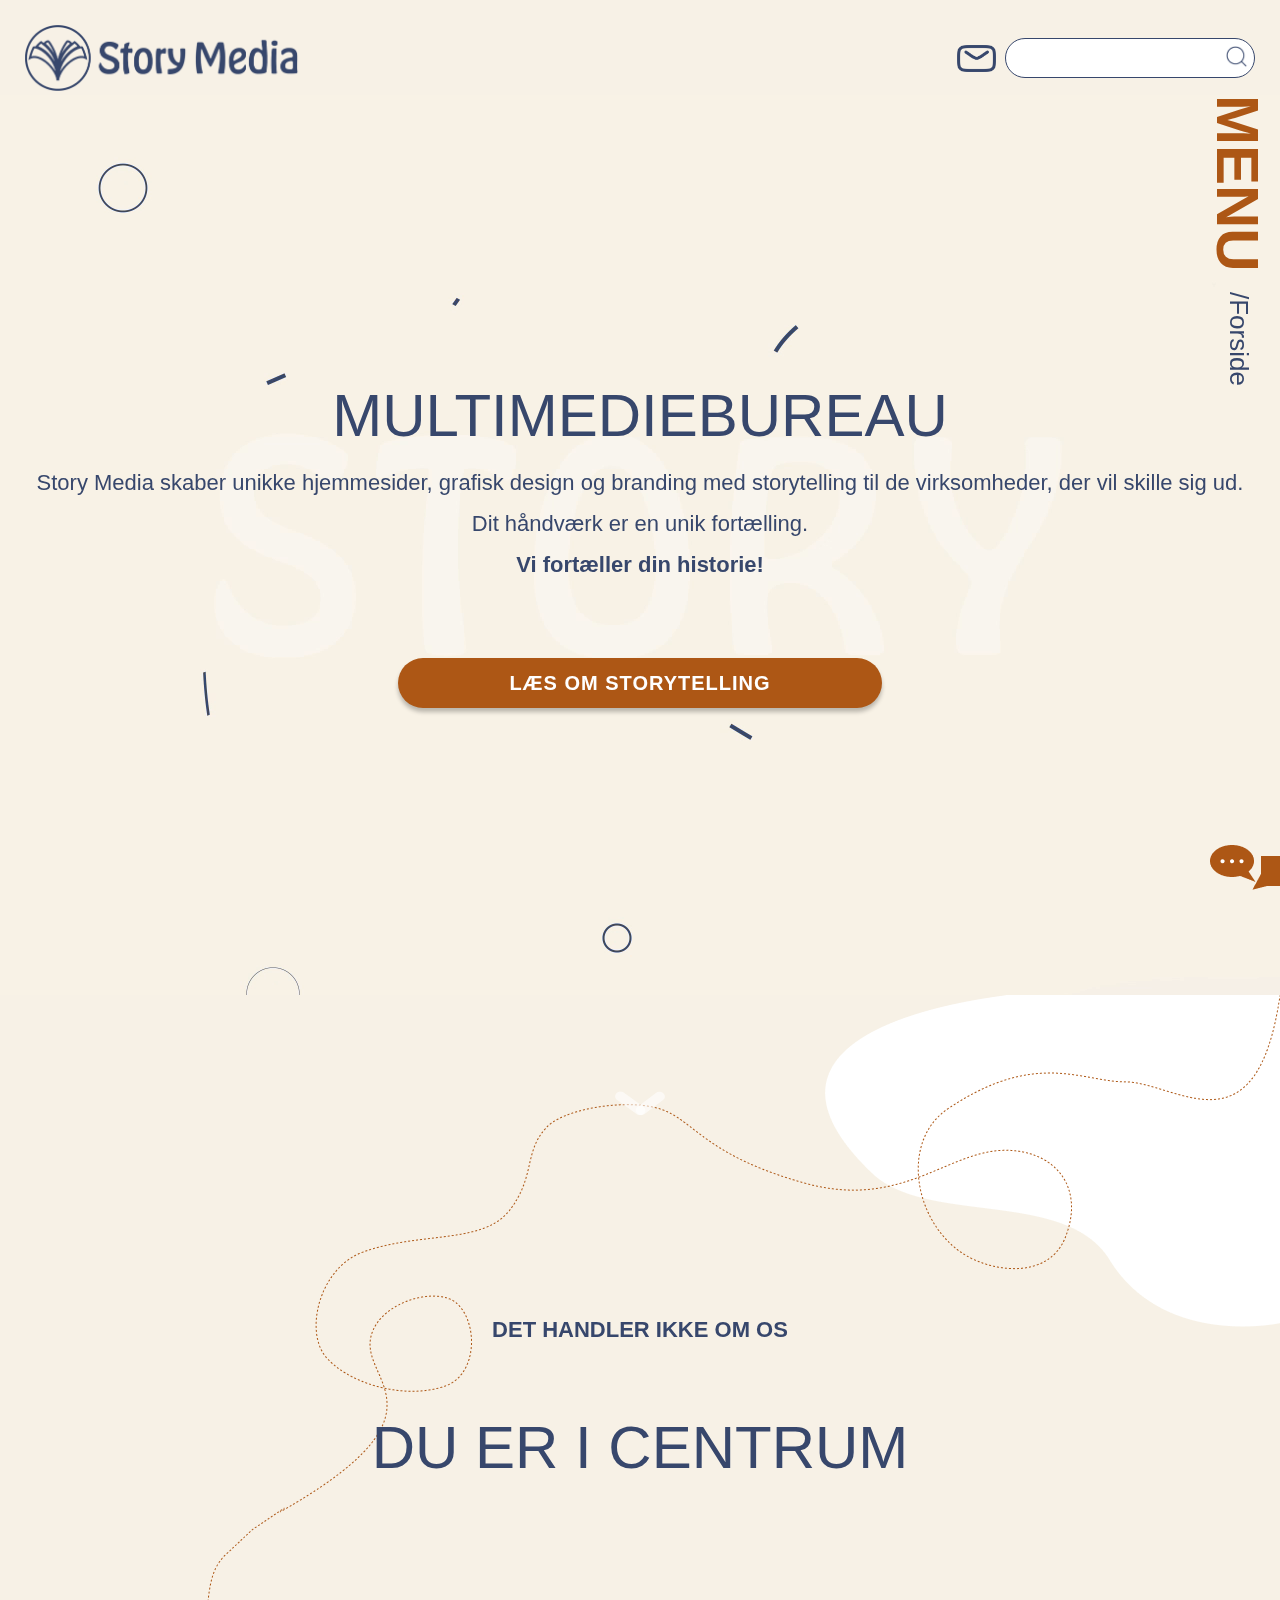
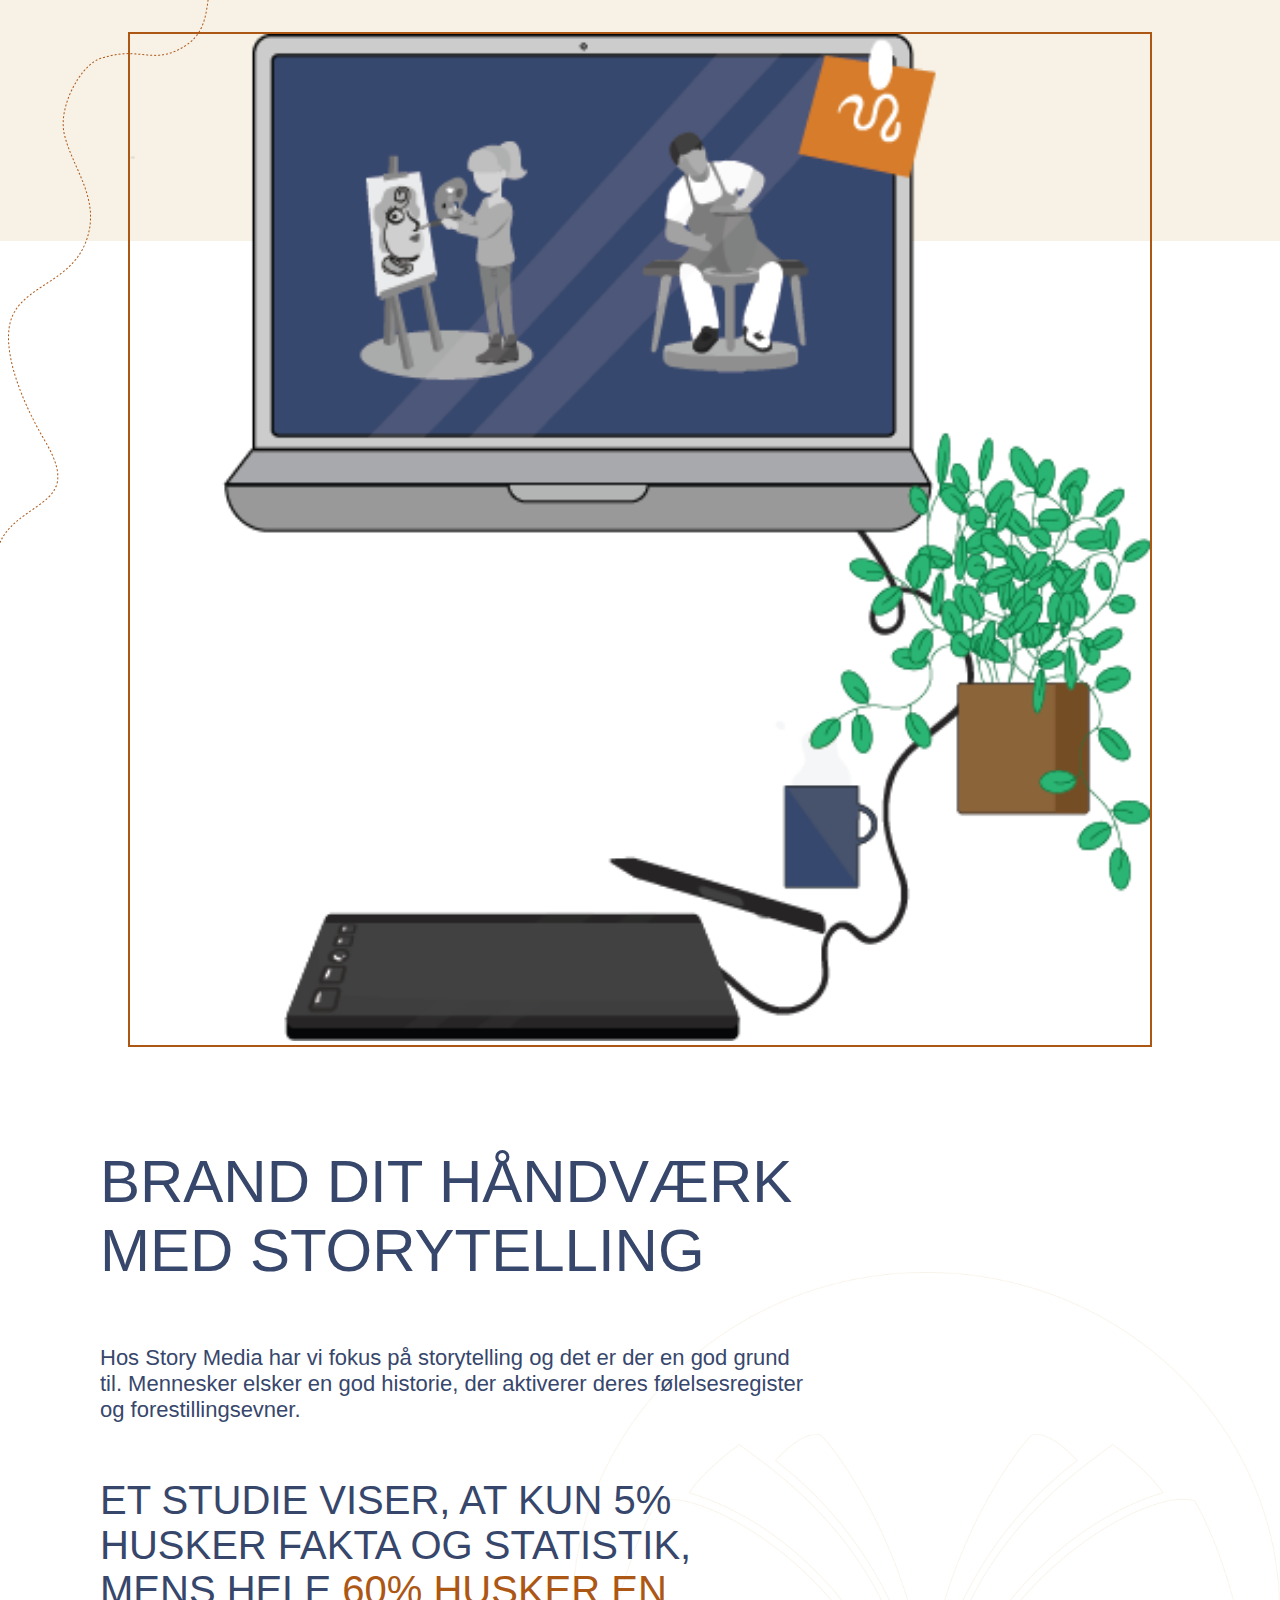
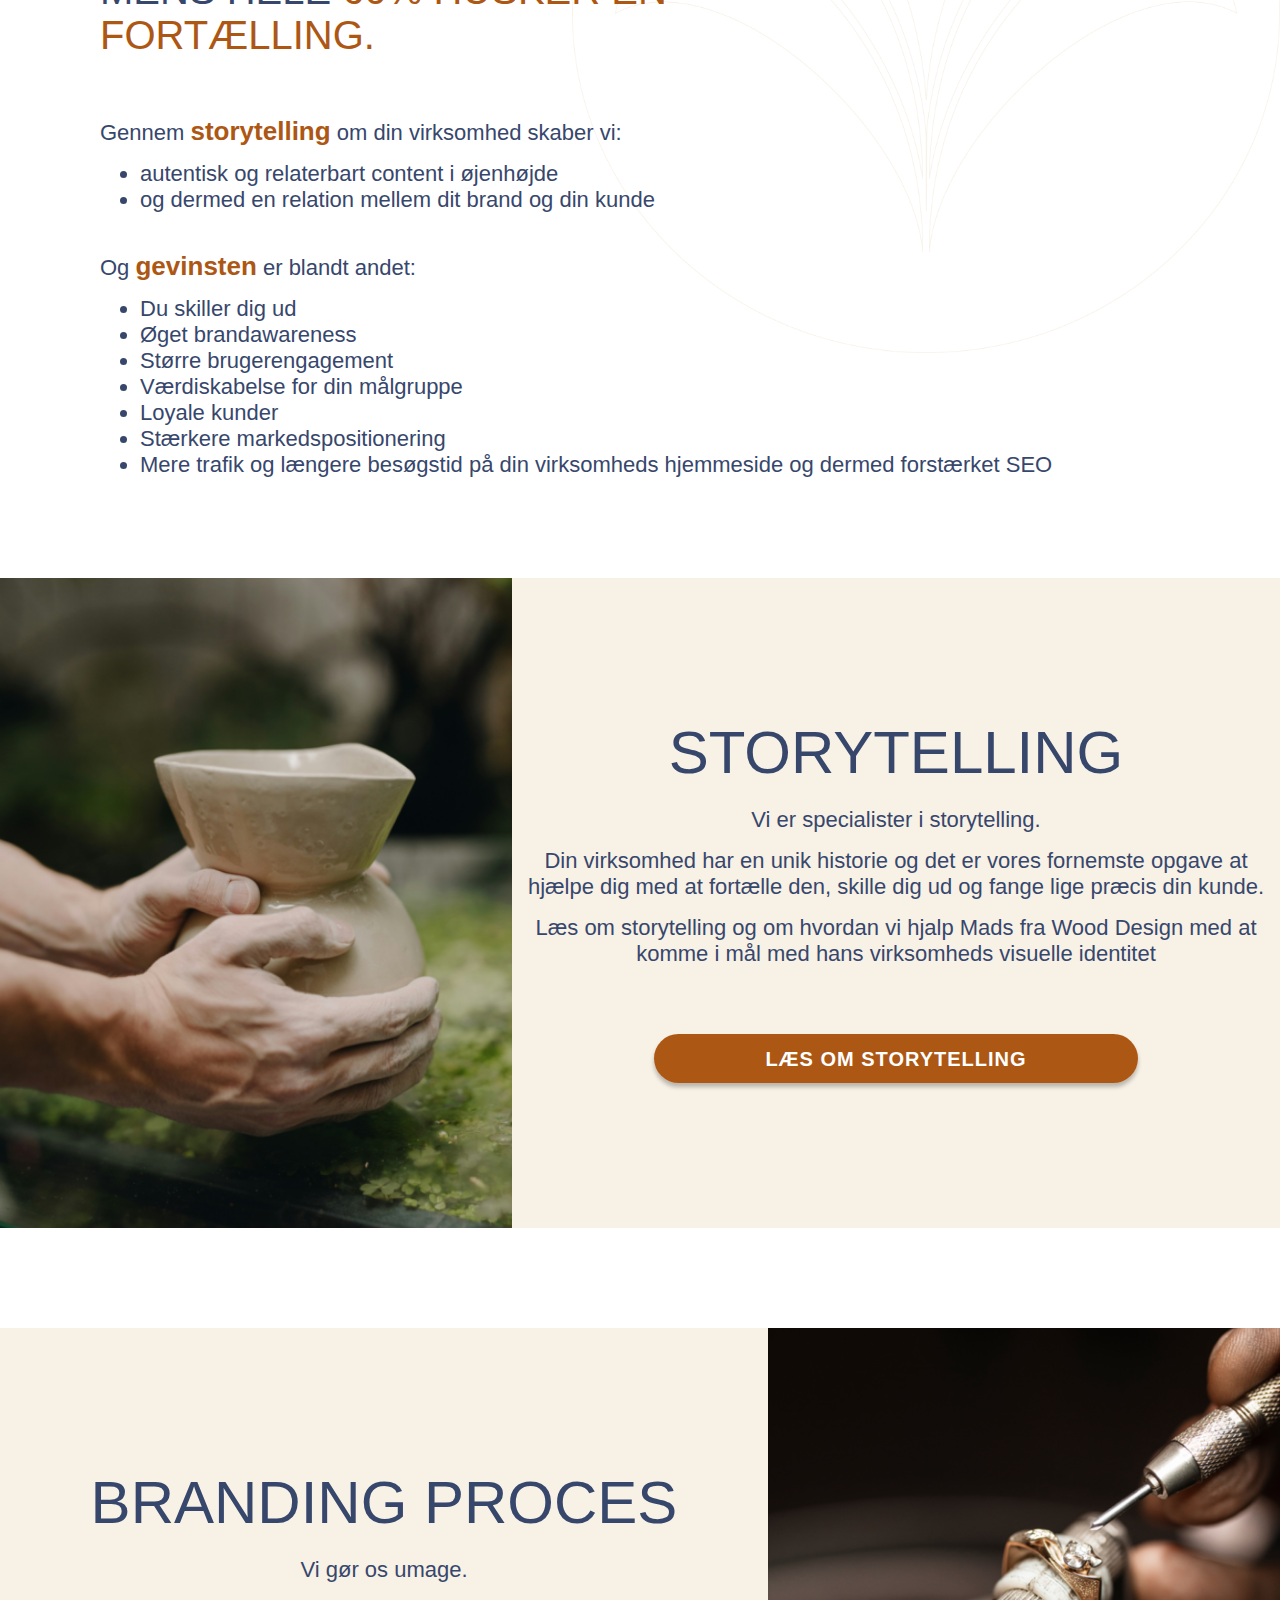
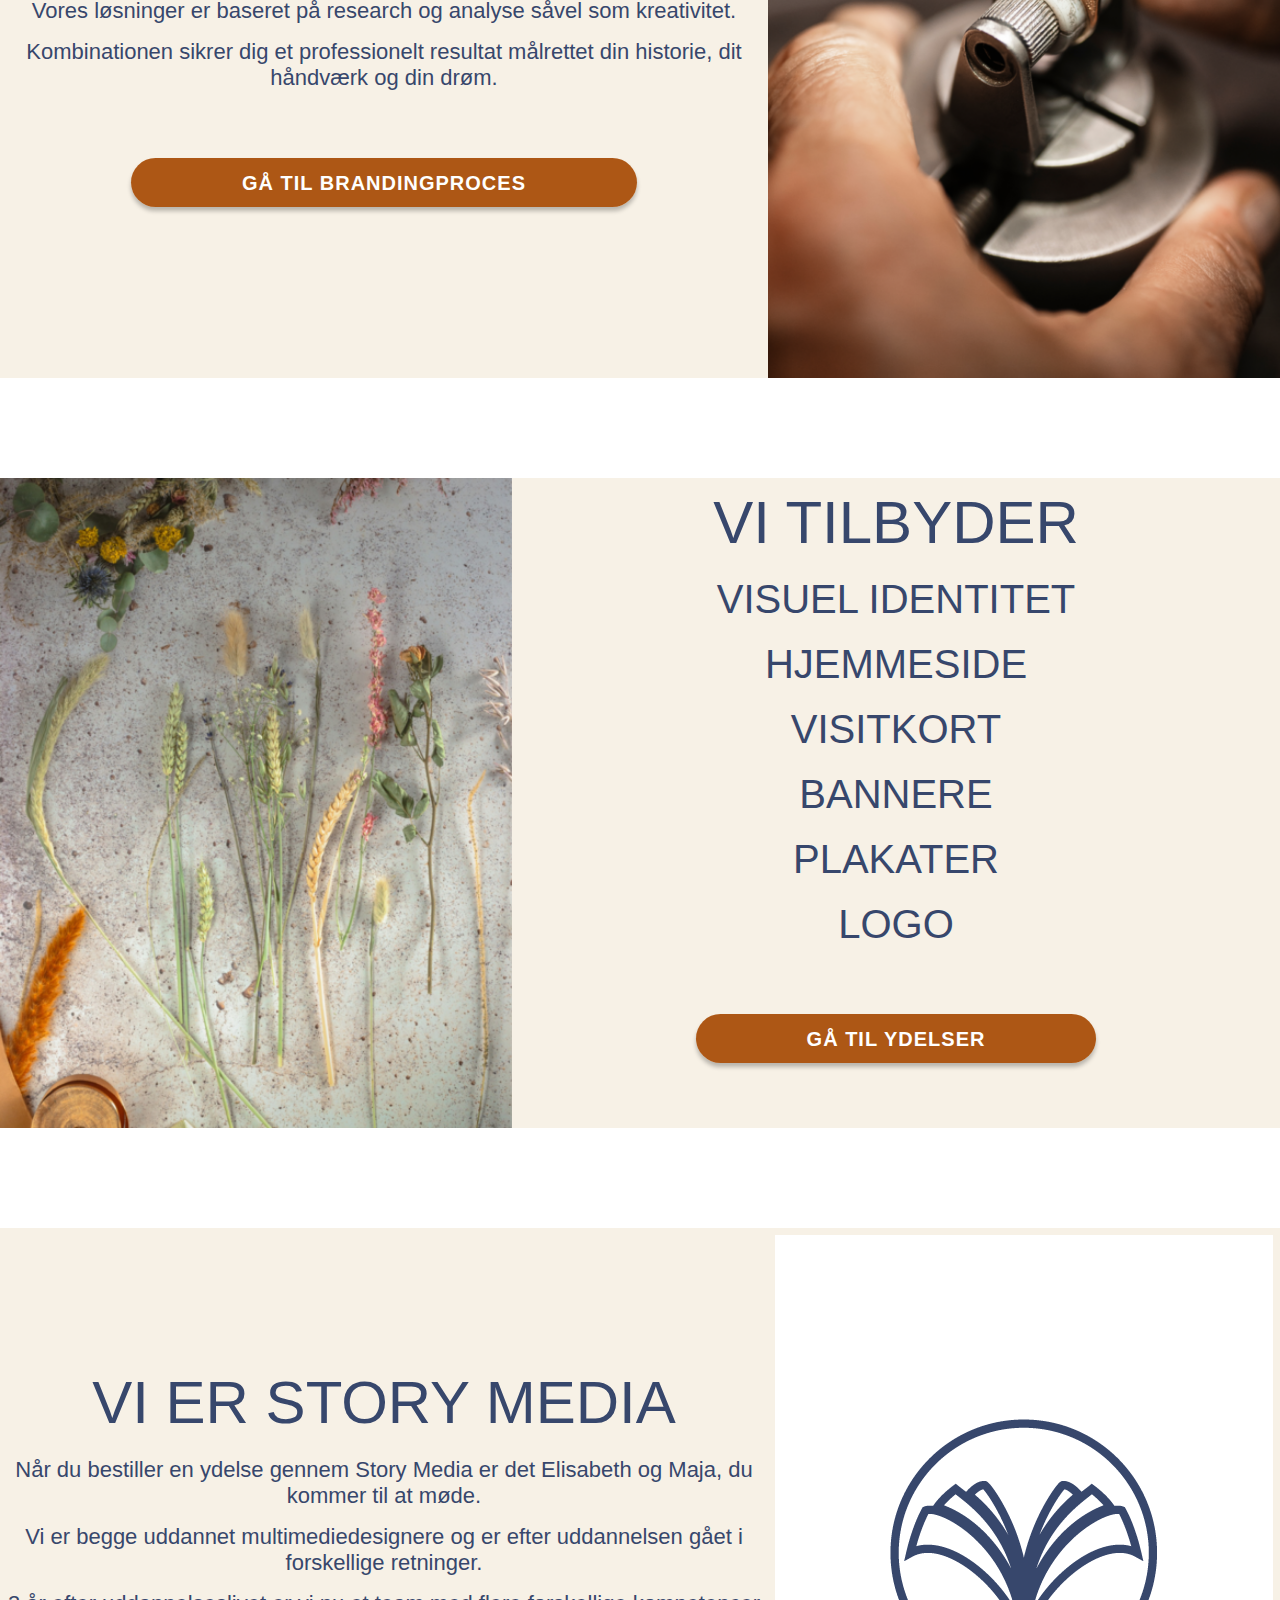
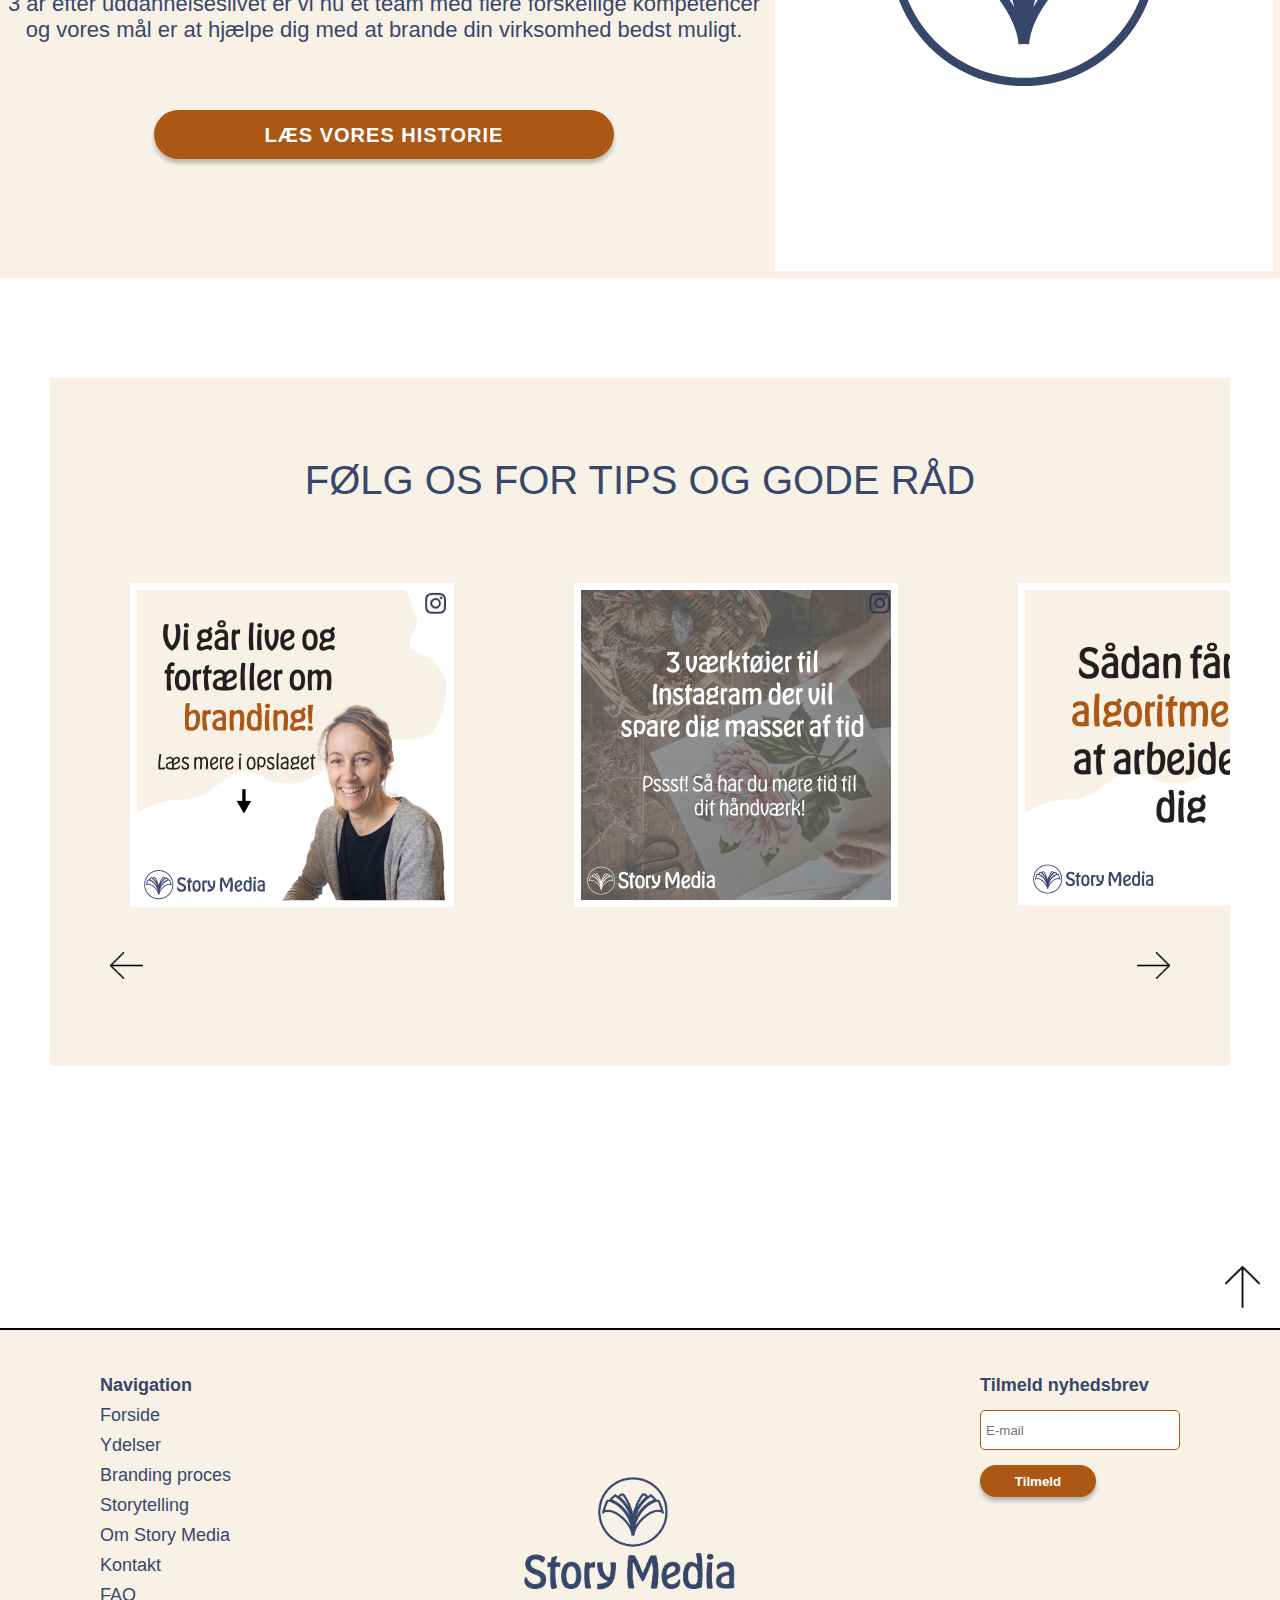
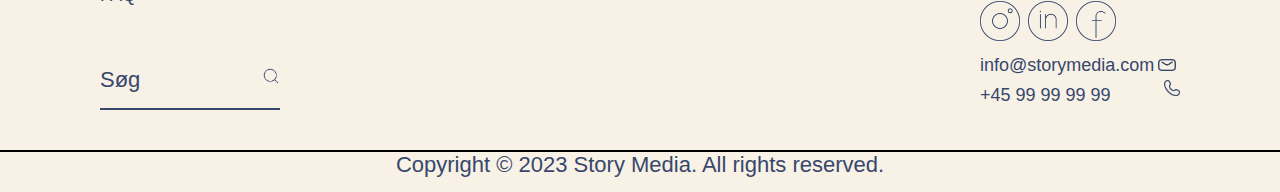
==== commit bc429daa: "Finishing touches" ====
--- a/index.html
+++ b/index.html
@@ -251,7 +251,7 @@
      <footer class="footer-mobil">
         <hr class="seperator">
         <div class="footer-logo-placering">
-            <img class="footer-mobil-logo" src="img/Logo-ikon.ovenpå.tekst.png" alt="Logo Story Media">
+            <a href="index.html"><img class="footer-mobil-logo" src="img/Logo-ikon.ovenpå.tekst.png" alt="Logo Story Media"></a>
         </div>
         <div class="footer-nav-grid">
             <div class="footernav">
--- a/css/style.css
+++ b/css/style.css
@@ -209,8 +209,8 @@
   position: absolute;
   top: 50%;
   left: 50%;
-  min-width: 100%;
-  min-height: 100%;
+  min-width: 80%;
+  min-height: 80%;
   width: auto;
   height: auto;
   z-index: 0;
@@ -473,10 +473,13 @@
   text-transform: uppercase;
   font-size: 20px;
   text-decoration: none;
+  font-family: "roboto", sans-serif;
+  font-weight: 600;
 }
 .kontakt-visuel-container a:hover {
   cursor: pointer;
-  transform: scale(3);
+  font-size: 22px;
+  padding: 0.7em 1.7em;
   transition: 0.3s ease-in-out;
 }
 
@@ -889,7 +892,9 @@
 .veardi {
   grid-column: 3/4;
   background-color: #F7F1E6;
-  padding: 50px 0 0 30%;
+  padding-top: 60px;
+  padding-left: 30px;
+  line-height: 45px;
 }
 
 /**********---Styling af Kontakt siden---*************/
@@ -920,6 +925,7 @@
 .kontaktinformation {
   width: 45%;
   padding-top: 100px;
+  padding-right: 20px;
 }
 .kontaktinformation h1 {
   padding-bottom: 80px;
@@ -1024,7 +1030,6 @@
   font-family: "roboto", sans-serif;
   font-size: 20px;
   color: #37476C;
-  padding: 100px;
   white-space: nowrap;
   cursor: pointer;
   list-style: none;
@@ -1066,16 +1071,20 @@
   height: 475px;
   background-color: #ffffff;
   padding-left: 100px;
+  padding-top: 75px;
+}
+.faq-box1 p {
   padding-right: 100px;
-  padding-top: 75px;
 }
 
 .faq-box2 {
   height: 475px;
   background-color: #F7F1E6;
   padding-left: 100px;
+  padding-top: 75px;
+}
+.faq-box2 p {
   padding-right: 100px;
-  padding-top: 75px;
 }
 
 .faq-bunden {
--- a/css/global.css
+++ b/css/global.css
@@ -98,7 +98,7 @@
 
 .header2{
     position: fixed;
-    left: 95.5%;
+    left: 94%;
     z-index: 2;
 }
 
--- a/css/mediaquery.css
+++ b/css/mediaquery.css
@@ -190,6 +190,7 @@
 
 .hvad-er-storytelling{
     height: 500px;
+    
 }
 
 .hvad-er-storytelling .baalsted{
@@ -199,6 +200,7 @@
 
 .hvorfor-storytelling{
     padding: 4em;
+    margin-top: 12em;
 }
 
 .case{
@@ -265,6 +267,10 @@
     margin: 60px 0 0 0;
 }
 
+.omos-logo-txt img{
+    padding-bottom: 25px;
+}
+
 .startup-os-img {
     left: 25%;  
   }
@@ -282,13 +288,14 @@
     justify-content: center;
     align-items: center;
     padding: 0;
-    margin: 0 4em 0 4em;
+    margin: 0;
     
 }
 
 .kontaktinformation{
     width: 100%;
     text-align: center;
+    padding: 0 70px 0 70px;
     padding-bottom: 70px;
         h1{
             padding-bottom: 50px;
@@ -370,6 +377,11 @@
     flex-direction: column;
 }
 
+.hero-img-mobil img{
+    margin-right: 6em;
+    margin-top: 4em;
+}
+
 .hero-img{
     justify-content: center;
     width: 120%;
@@ -406,7 +418,7 @@
 
 .footer-logo-placering{
     display: flex;
-    justify-content: center;
+    text-align: center;
     margin-top: 2em;
 }
 
@@ -468,8 +480,8 @@
 /*******---forside--**********/
 
 .hero-section video{
-    width: 1%;
     margin-bottom: 0;
+    width: 100%;
 }
 .hero-content{
     padding: 0 30px 0 30px;
@@ -817,6 +829,7 @@
     display: flex;
     flex-direction: column;
     margin-top: 50px;
+    width: 100%;
 
     .beige-box1, .beige-box2{
         width: 80%;
@@ -824,7 +837,7 @@
     }
 
     .beige-box2{
-        justify-content: right;
+        align-self: flex-end;
     }
 }
 
@@ -902,7 +915,7 @@
 
 .faq-box1, .faq-box2{
     margin: 0;
-    padding: 10px 10px 10px 10px;
+    padding: 20px 10px 10px 20px;
     height: 100%; 
 }
 
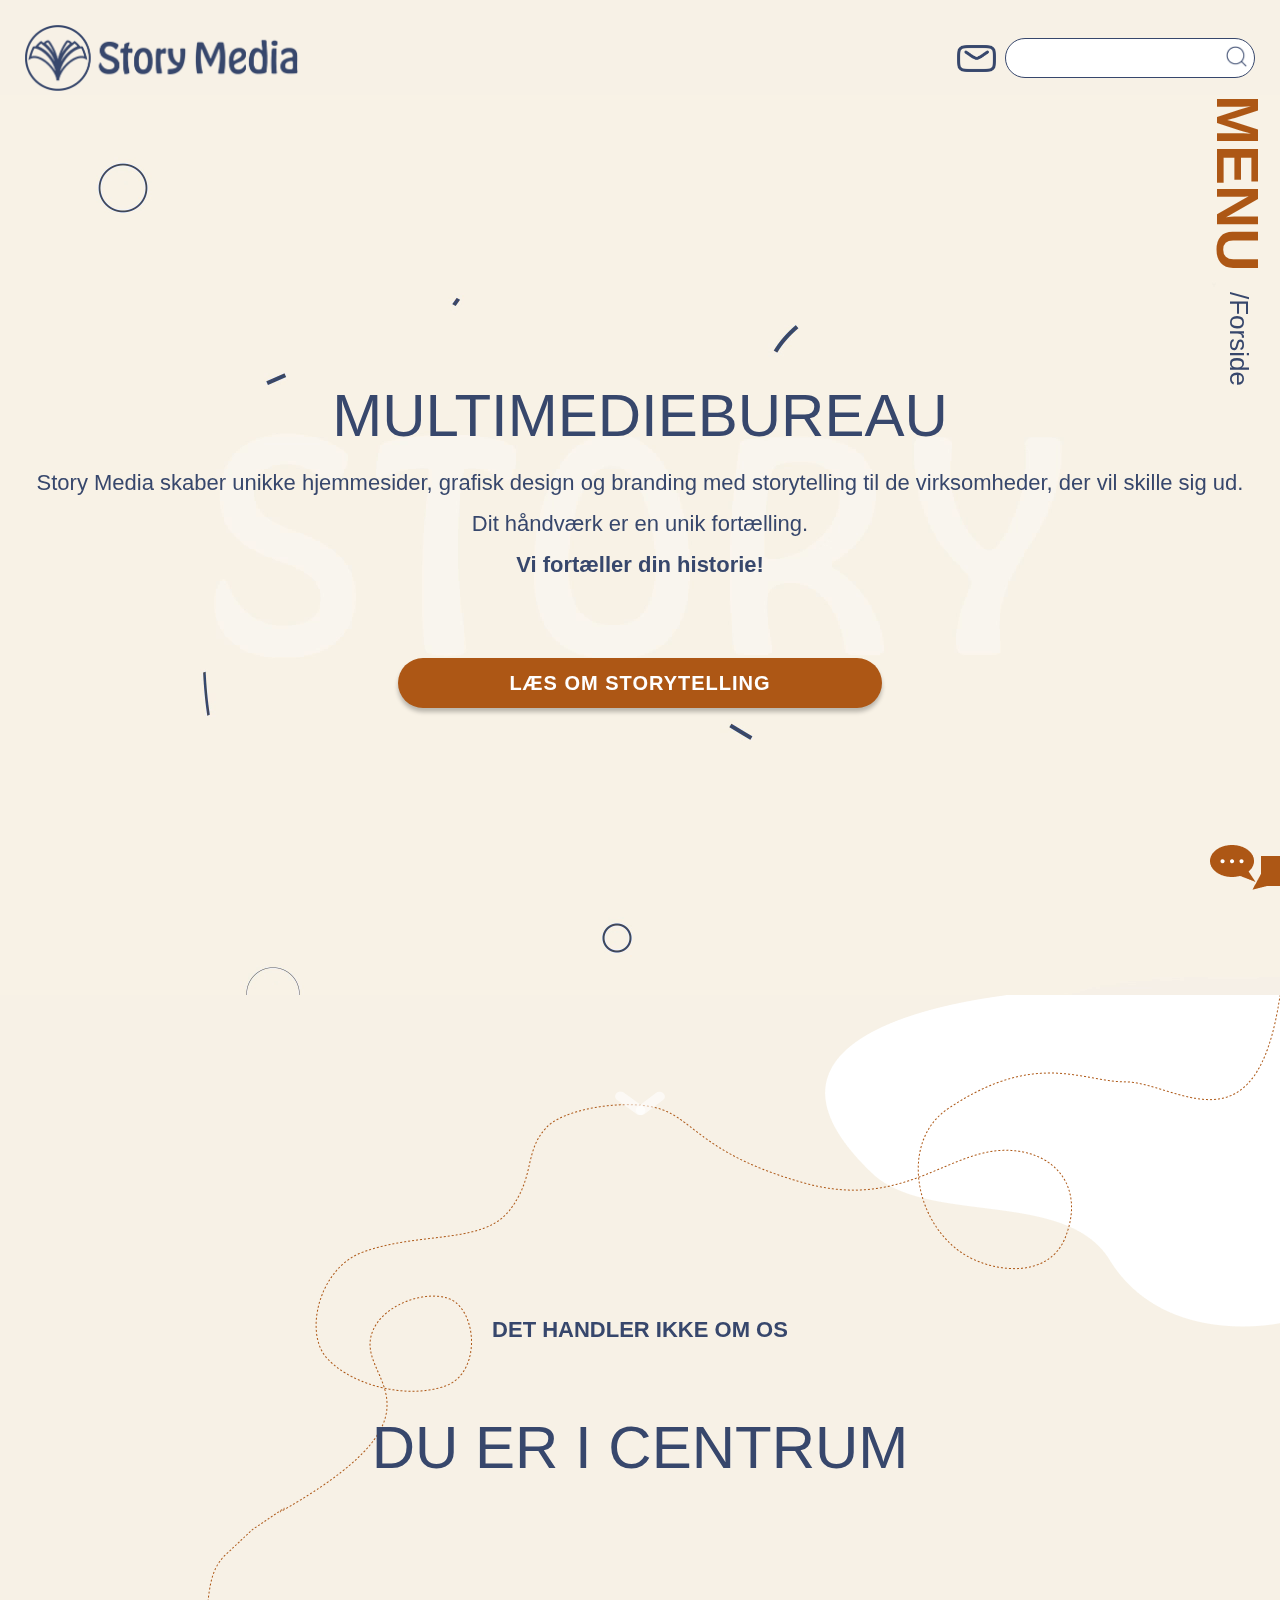
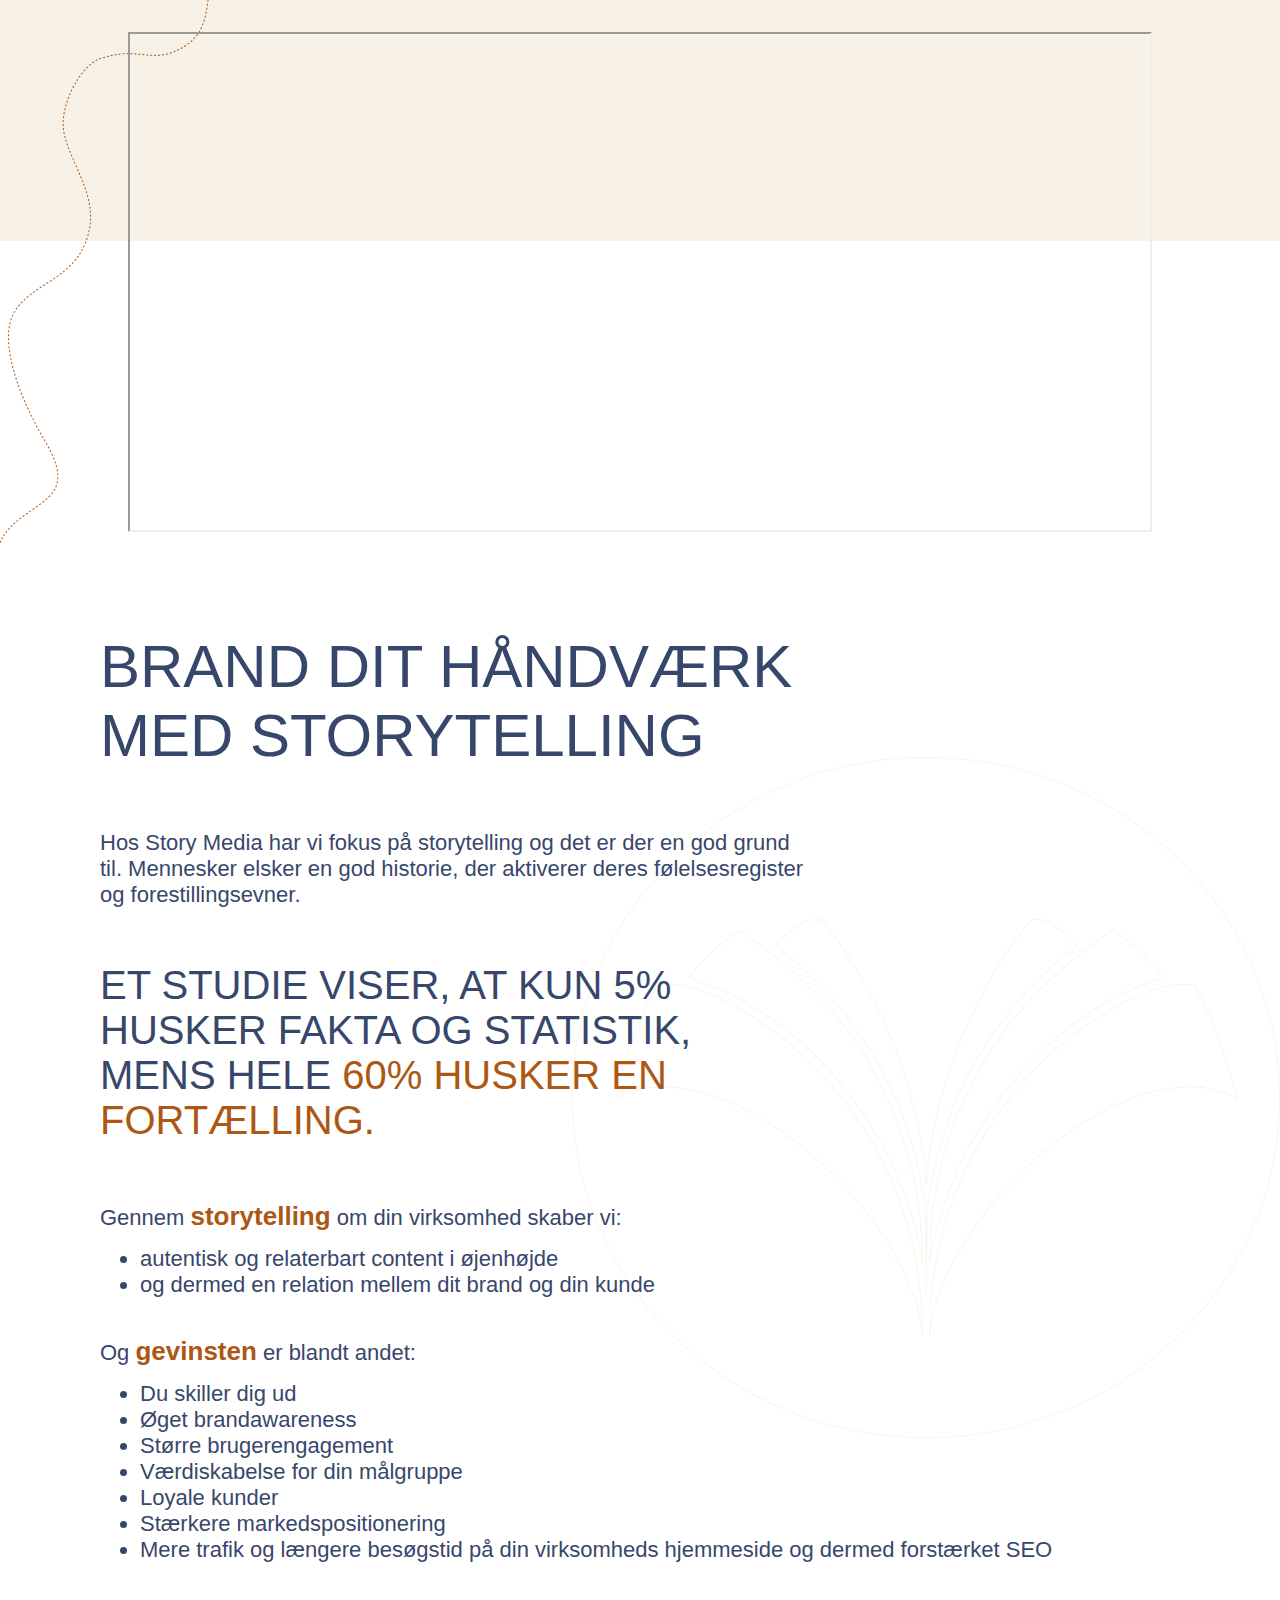
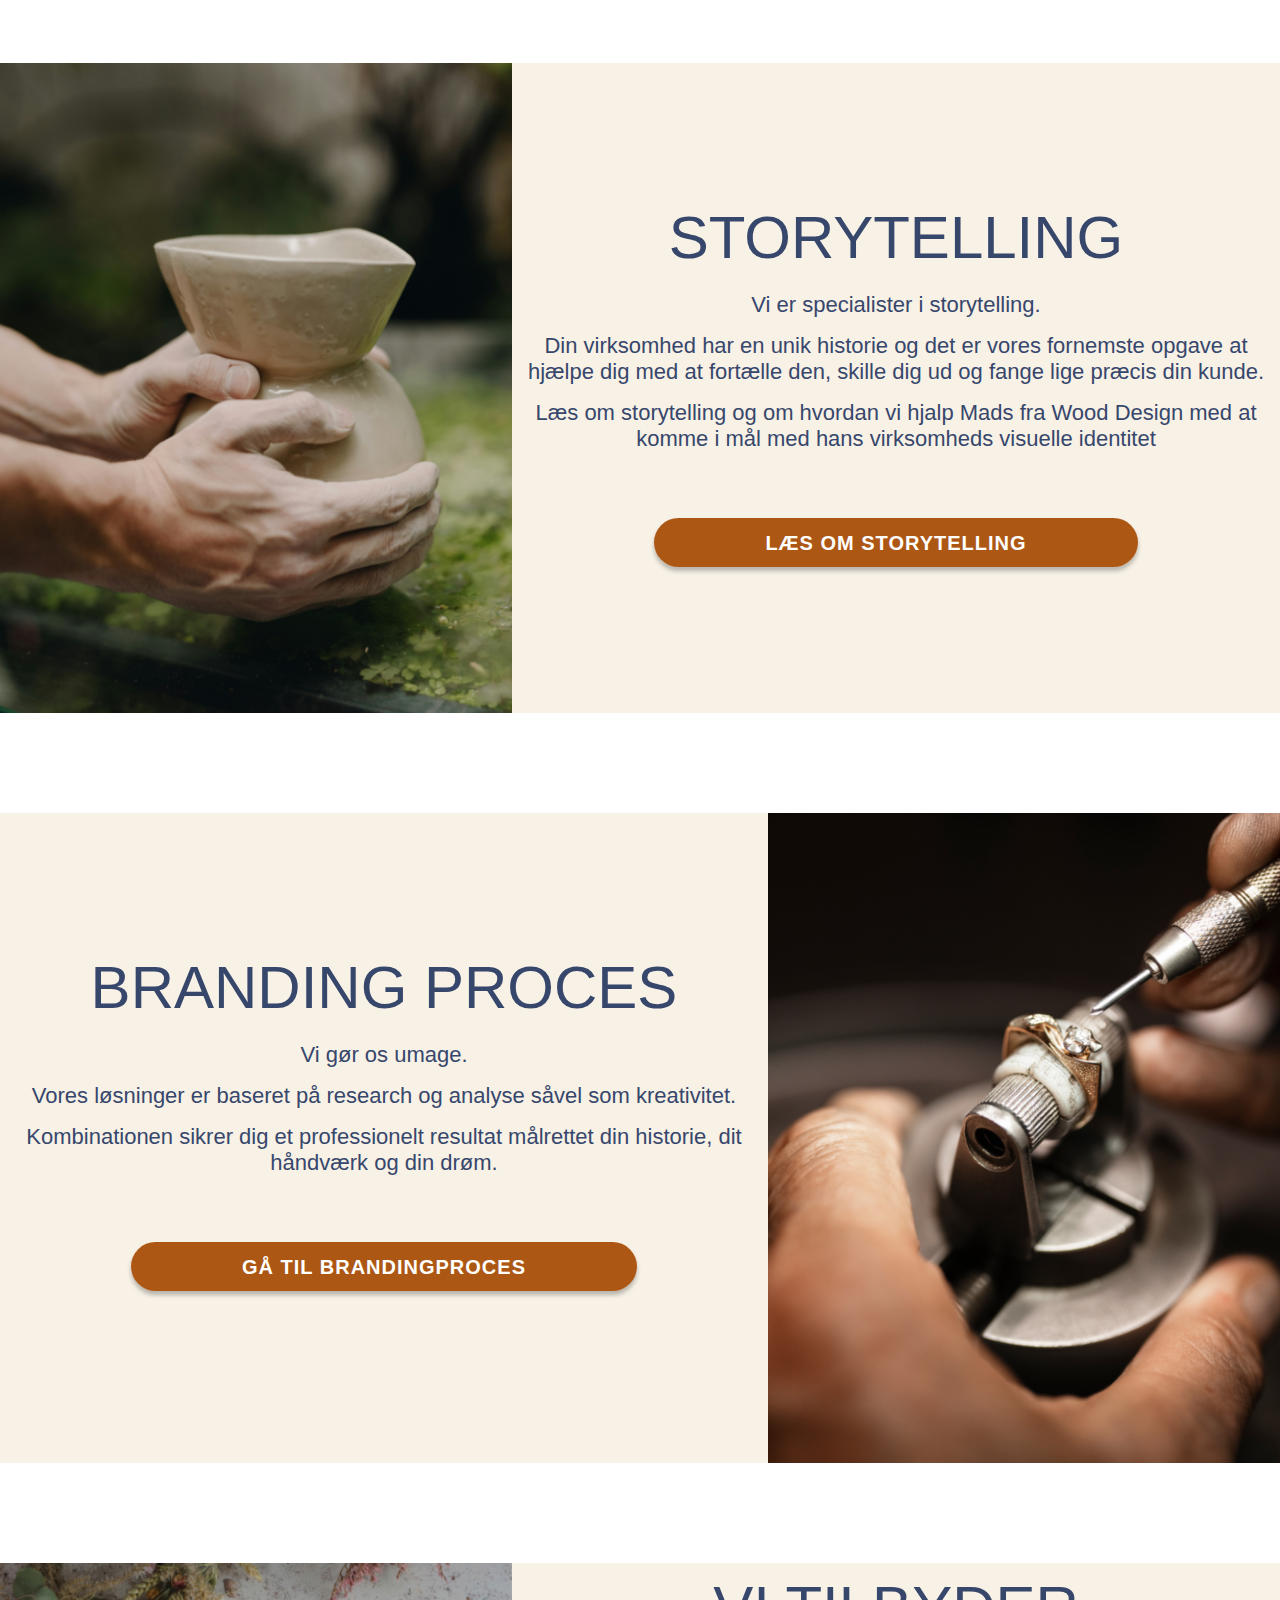
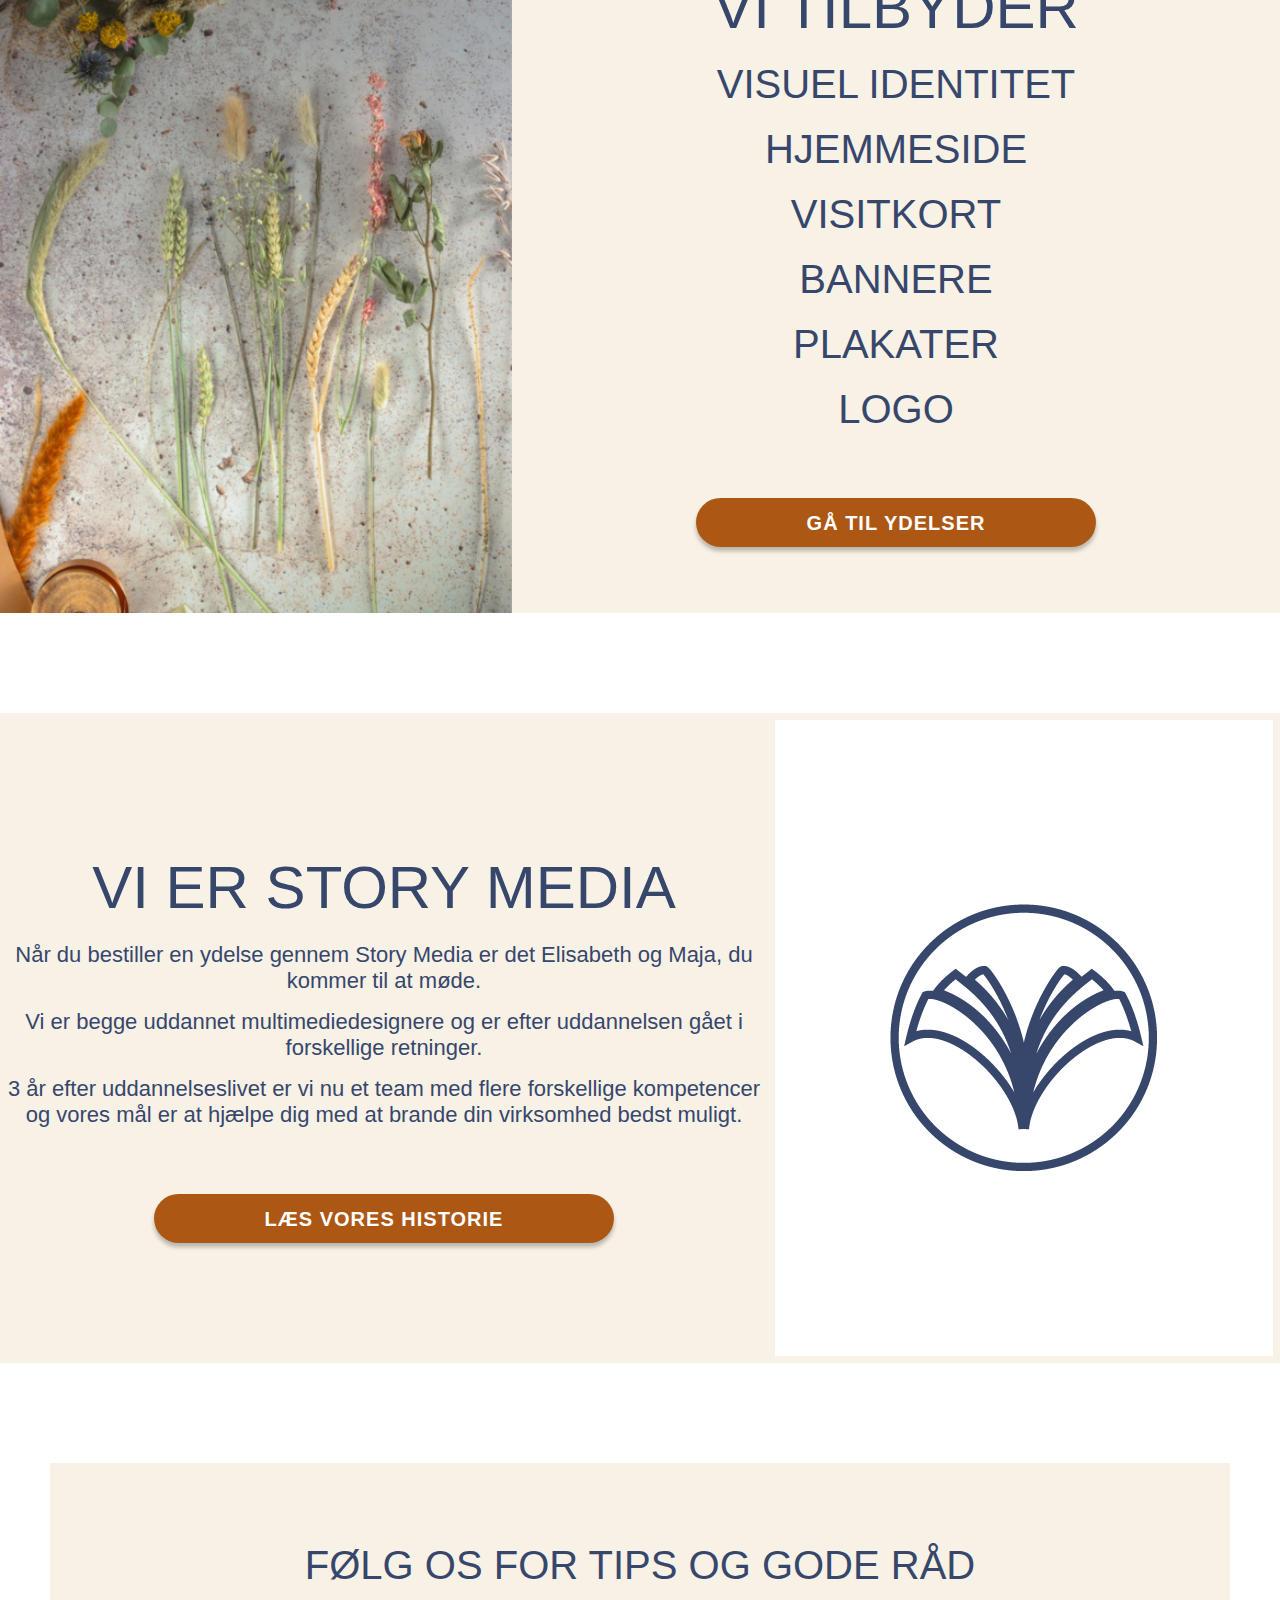
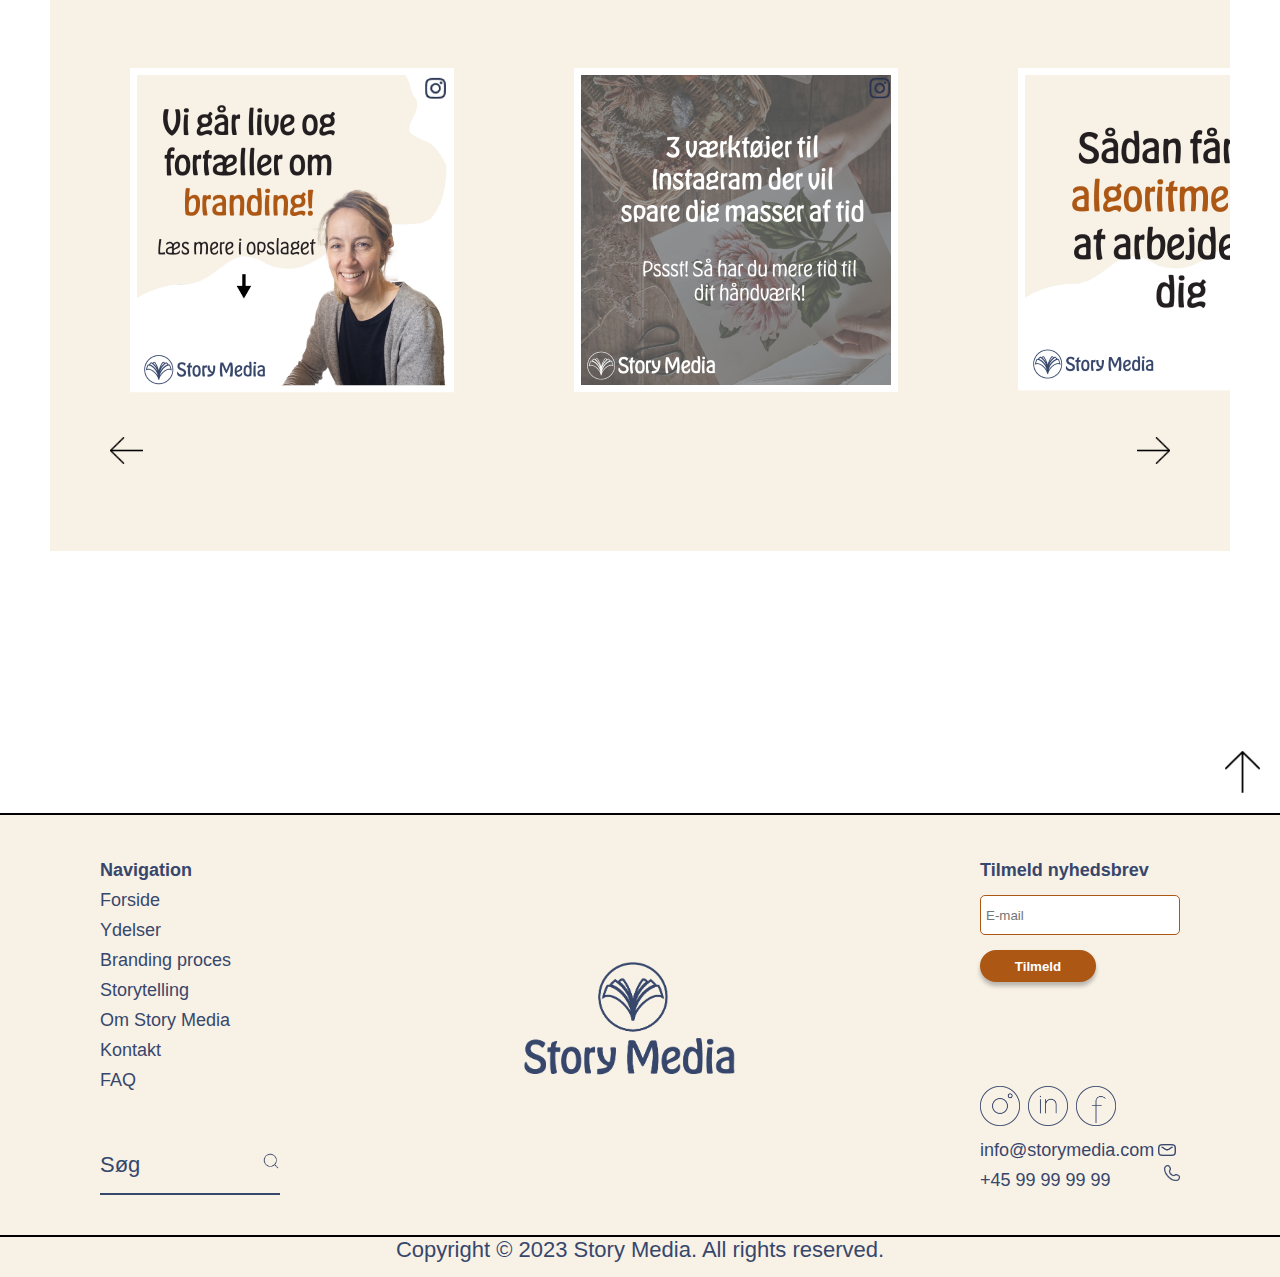
==== commit 0f4d627b: "Brandingvideo tilføjet" ====
--- a/index.html
+++ b/index.html
@@ -30,6 +30,7 @@
                         <li><a href="storytelling.html">Storytelling</a></li>
                         <li><a href="om-story-media.html">Om Story Media</a></li>
                         <li><a href="kontakt.html">Kontakt</a></li>
+                        <li class="sog-dropdown"><a href="#">Søg<img src="img/søg-ikon.png" alt="søg-ikon"></a></li>
                     </ul>
                 </li>
             </ul>
@@ -71,8 +72,8 @@
         <h2>Du er i centrum</h2>
         
         <div class="video-container">
-        <video playsinline="playsinline" autoplay="autoplay" muted="muted" loop="loop" poster="img/illustration - forside (ledning anden side).png">
-            <source src="img/animeret-baggrund.mp4" type="video/mp4"></video>
+            <iframe alt="Story Media Brandingvideo" title="Story Media - Skal vi fortælle din historie?" src="https://www.youtube.com/embed/vYLdJlSJhjo" allowfullscreen="">
+            </iframe>
         </div>
     </div>
 
--- a/css/style.css
+++ b/css/style.css
@@ -1,7 +1,6 @@
 @charset "UTF-8";
 /* Variabler*/
 /*Mixins*/
-/*Mobil*/
 /*Generel styling*/
 * {
   box-sizing: border-box;
@@ -91,6 +90,48 @@
   padding: 8em 9em 0 9em;
 }
 
+.slideind-venstre {
+  animation: 3s anim-lineup ease-out running;
+}
+
+@keyframes anim-lineup {
+  0% {
+    opacity: 0;
+    transform: translatex(-80%);
+  }
+  20% {
+    opacity: 0;
+  }
+  50% {
+    opacity: 1;
+    transform: translatex(0%);
+  }
+  100% {
+    opacity: 1;
+    transform: translatex(0%);
+  }
+}
+.slideind-hojre {
+  animation: 3s anim-lineup2 ease-out running;
+}
+
+@keyframes anim-lineup2 {
+  0% {
+    opacity: 0;
+    transform: translatex(80%);
+  }
+  20% {
+    opacity: 0;
+  }
+  50% {
+    opacity: 1;
+    transform: translatex(0%);
+  }
+  100% {
+    opacity: 1;
+    transform: translatex(0%);
+  }
+}
 .hero-tekst h1 {
   padding-bottom: 80px;
 }
@@ -254,12 +295,11 @@
 }
 .brandingvideo .video-container {
   width: 80%;
-  height: 80%;
+  height: 500px;
   position: relative;
   overflow: hidden;
-  border: 2px solid #AD5715;
-}
-.brandingvideo .video-container video {
+}
+.brandingvideo .video-container iframe {
   width: 100%;
   height: 100%;
   -o-object-fit: cover;
--- a/css/global.css
+++ b/css/global.css
@@ -102,6 +102,21 @@
     z-index: 2;
 }
 
+/*Lukket for forrige menu-hover indtil beslutning om ny*/
+
+/*.menu{
+    writing-mode: vertical-lr;
+    text-orientation: mixed;
+    font-family: hobeaux, sans-serif;
+    font-size: 60px;
+    color: #AD5715;
+    font-weight: 700;
+}
+
+.menu:hover{
+    -webkit-text-stroke: 2px #37476C;
+}*/
+
 .menu{
     writing-mode: vertical-lr;
     text-orientation: mixed;
@@ -109,10 +124,15 @@
     font-size: 60px;
     color: #AD5715;
     font-weight: 700;
+    background: linear-gradient(to right, #AD5715 50%, #37476C 50%, #37476C);
+    background-size: 200%;
+    -webkit-background-clip: text;
+    -webkit-text-fill-color: transparent;
+    transition: 0.5s ease-out;
 }
 
 .menu:hover{
-    -webkit-text-stroke: 2px #37476C;
+    background-position: -100%;
 }
 
 .dropdown{
@@ -140,6 +160,15 @@
 
 .dropdown-menu li {
     margin-bottom: 10px;
+
+        img{
+            width: 25px;
+            text-align: right;
+        }
+}
+
+.sog-dropdown{
+    display: none;
 }
 
 .dropdown-menu a{
--- a/css/mediaquery.css
+++ b/css/mediaquery.css
@@ -91,6 +91,10 @@
         h2, h3, p{
             margin-right: 50px;
         }
+}
+
+.video-container{
+    height: 400px;    
 }
 
 .karrusel-box{
@@ -397,6 +401,29 @@
     height: auto;
 }
 
+.hero-container .knap{
+    padding: 5px 30px;
+    font-size: 16px;
+}
+
+.knap{
+    padding: 5px 30px;
+    font-size: 16px;
+}
+
+.sog-dropdown{
+    display: block;
+}
+
+.hvorfor-storytelling .knap{
+    padding: 5px 30px;
+    font-size: 16px;
+}
+
+.vispakker-container .kontaktmobil{
+    font-size: 18px;
+}
+
 /********---Footer mobil---******/
 
 footer{
@@ -495,6 +522,10 @@
 
         h2{
             padding-bottom: 50px;
+        }
+
+        .video-container{
+            height: 200px;    
         }
 }
 
@@ -607,13 +638,15 @@
     grid-row: 1/2;
     position: relative;
     margin: 0;
-    padding-left: 9em;   
+    padding-left: 3em;
+    padding-right: 0;   
 }
 
 .vispakker-container .vis-to{
     grid-row: 2/3;
     width: 100%;
-    padding-left: 9em;
+    padding-left: 3em;
+    padding-right: 0;
 }
 
 .hjemmesidetekst{
@@ -624,14 +657,16 @@
     display: flex;
     flex-direction: column;
     gap: 2em;
+
 }
 
 .hjemmesidekasse-container section{
-    height: 645px;
+    height: 750px;
 }
 
 .hjemmesidekasse-container ul{
     padding-left: 4em;
+    
 }
 
 .linjeydelser{
@@ -648,7 +683,8 @@
     height: 42.2vh;
     position: absolute;
     z-index: -2;
-    top: 396vh;
+    top: 93vh;
+    left: 0;
 }
 
 .orangebaggrundydelser-mobilto{
@@ -657,14 +693,15 @@
     height: 42.2vh;
     position: absolute;
     z-index: -2;
-    top: 459vh;
+    top: 188vh;
+    left: 0;
 }
 
 .specifikke{
     display: flex;
     flex-direction: column-reverse;
-    padding: 3em 3em;
-    width: 450px;
+    padding: 1em 0 2em 1em;
+    width: 100%;
 }
 
 .specifikke article{
@@ -673,7 +710,11 @@
 
 .spec-img{
     padding-bottom: 2em;
-    width: 100%;
+    width: 90%;
+}
+
+.specifikke ul{
+    padding-left: 1em;
 }
 
 
@@ -726,7 +767,7 @@
 
 .hvad-er-storytelling{
     flex-direction: column;
-    margin-bottom: 30em;
+    margin: 0 0 30em 0;
 }
 
 .hvad-er-storytelling article{
@@ -734,7 +775,6 @@
 }
 
 .hvad-er-storytelling .baalsted{
-    display: block;
     height: 90%;
     padding-bottom: 2em;
 }
@@ -919,5 +959,14 @@
     height: 100%; 
 }
 
-
+}
+
+@media screen and (max-width: 350px){
+    h1, h2{
+        font-size: 35px;
+    }
+
+    .hvad-er-storytelling .baalsted{
+        padding-bottom: 15em;
+    }
 }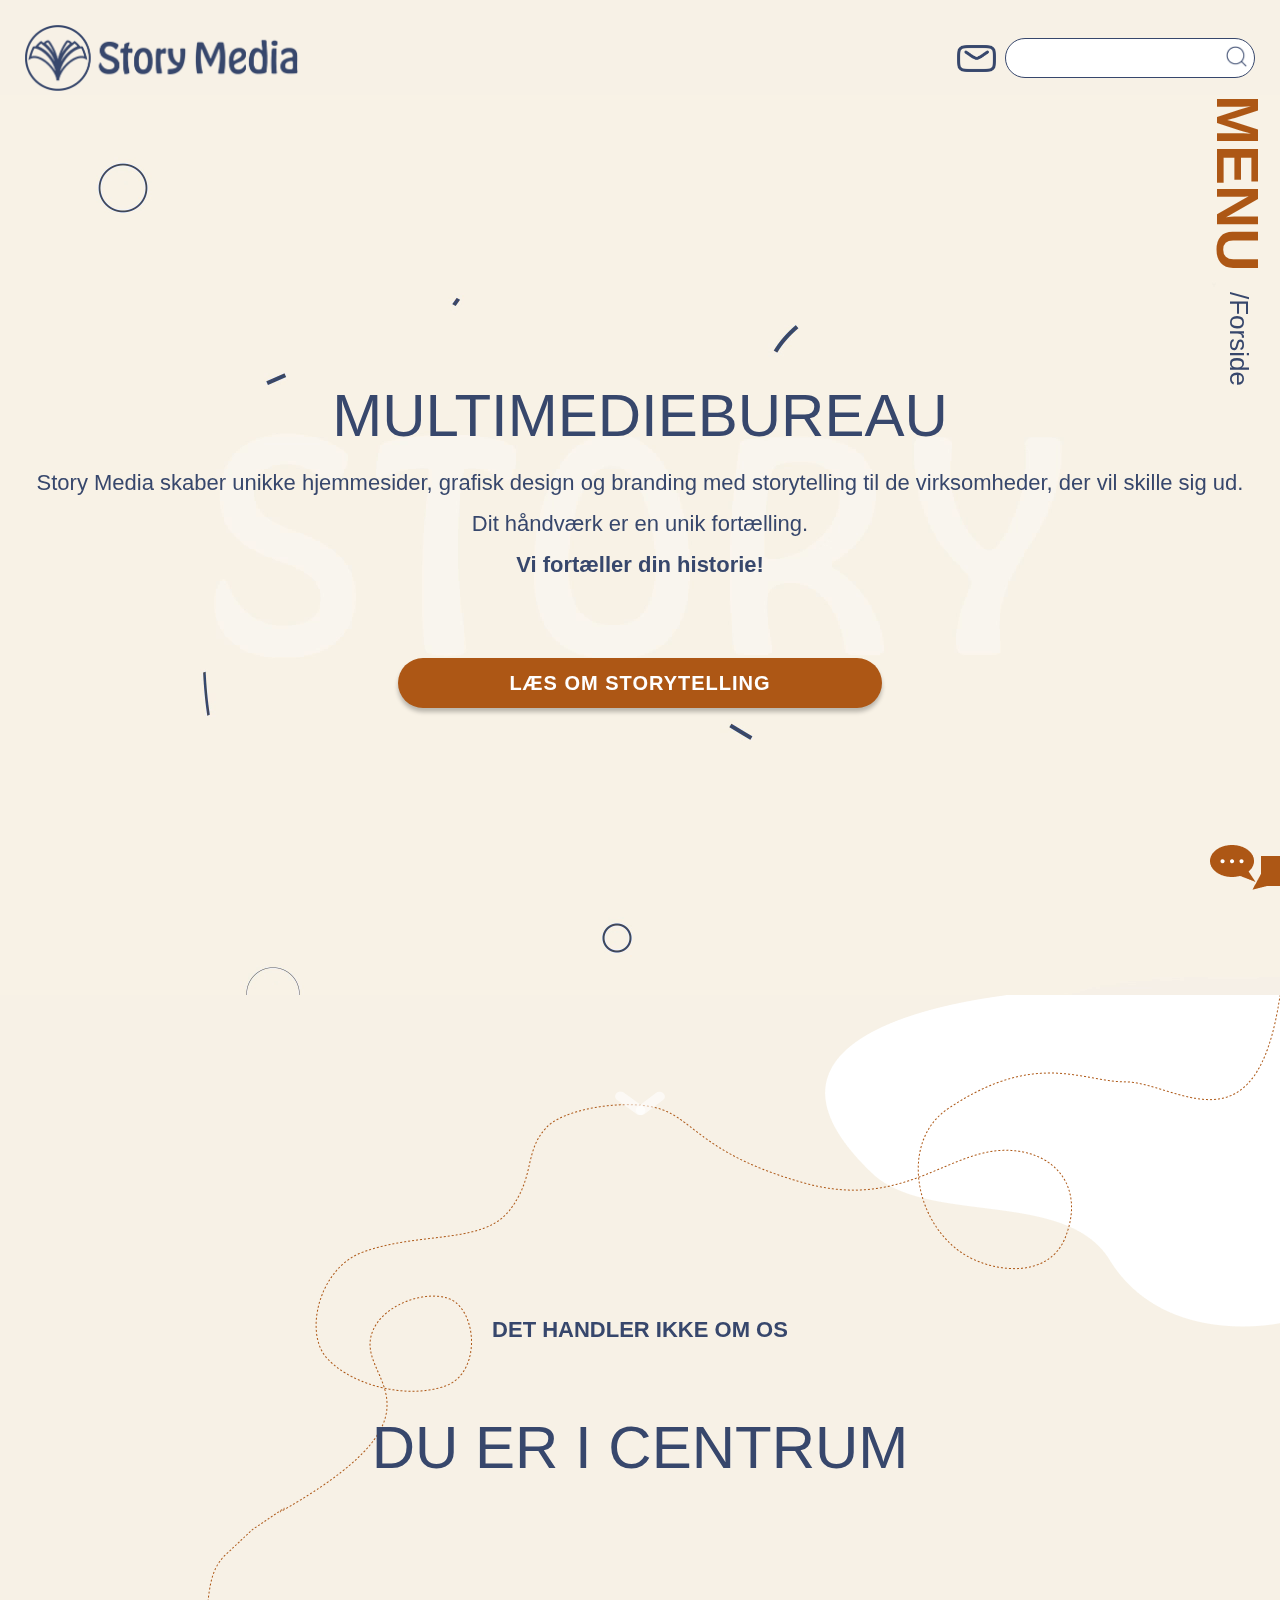
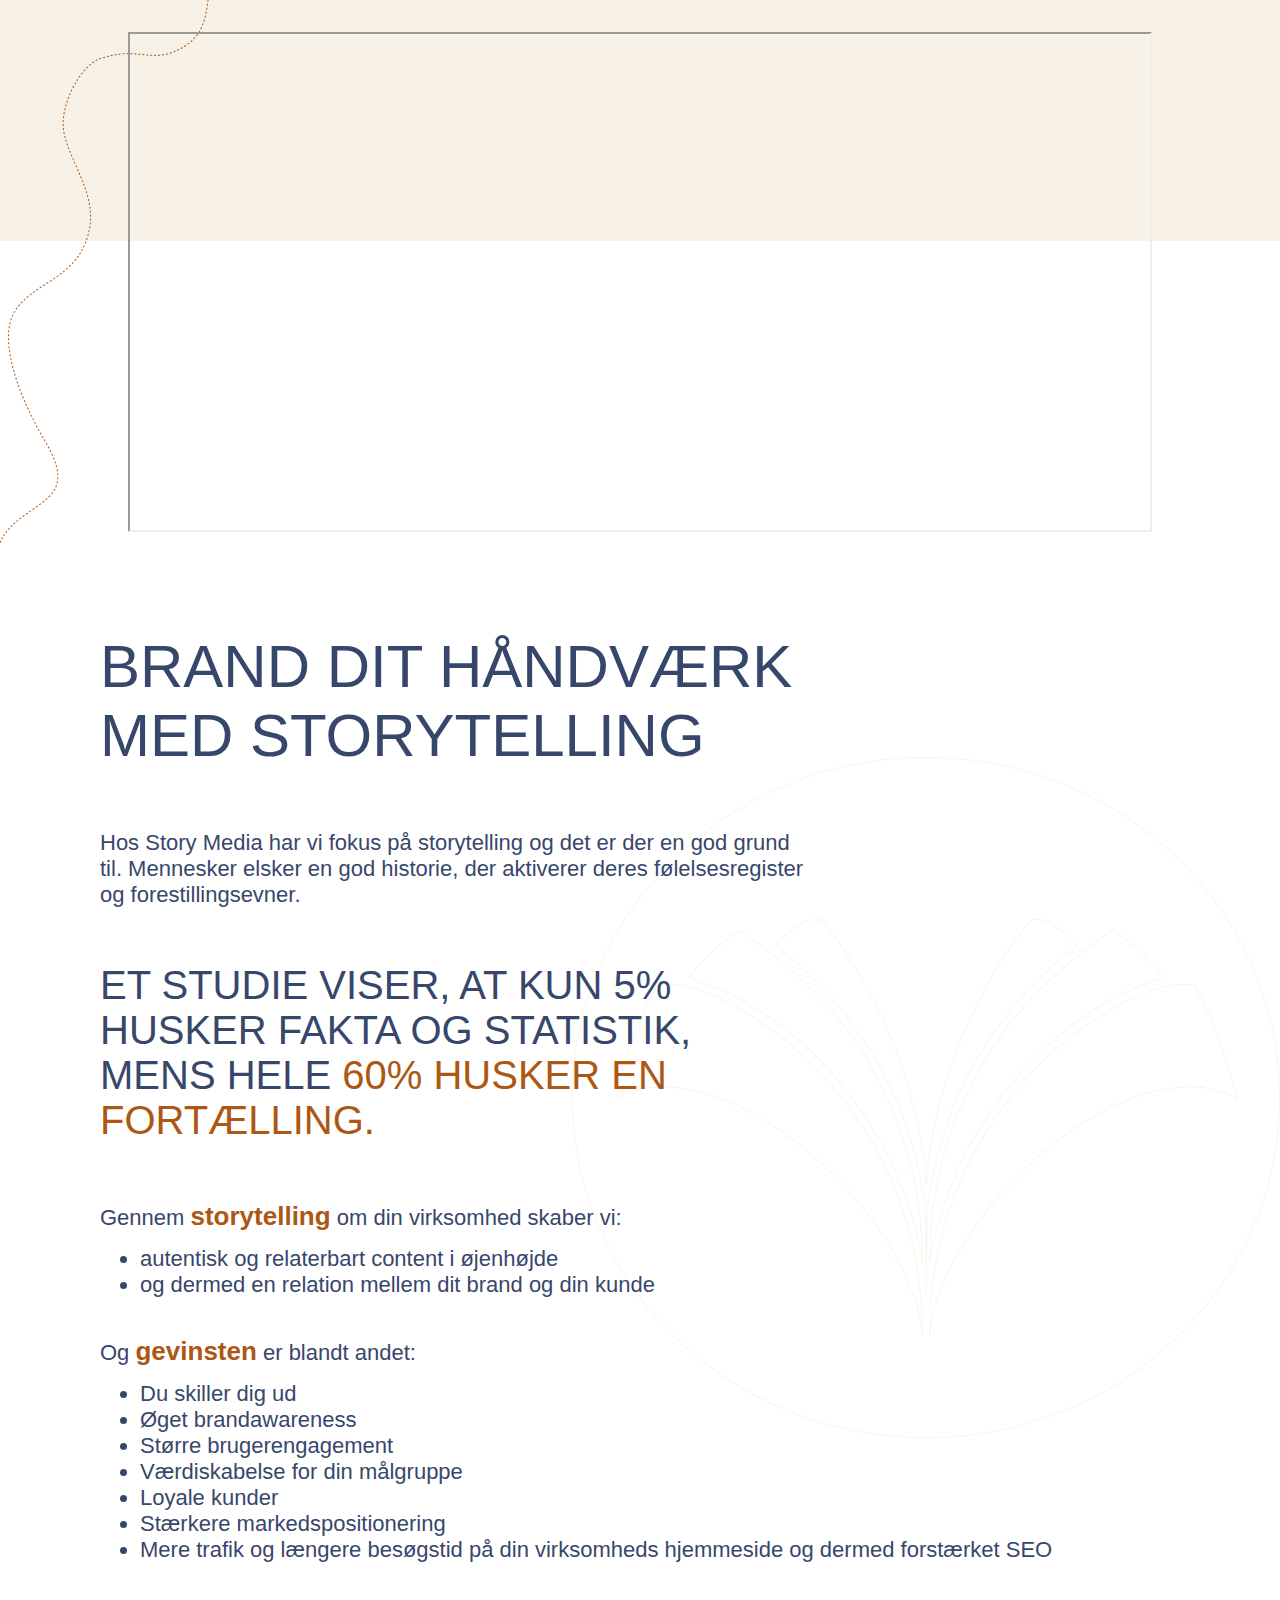
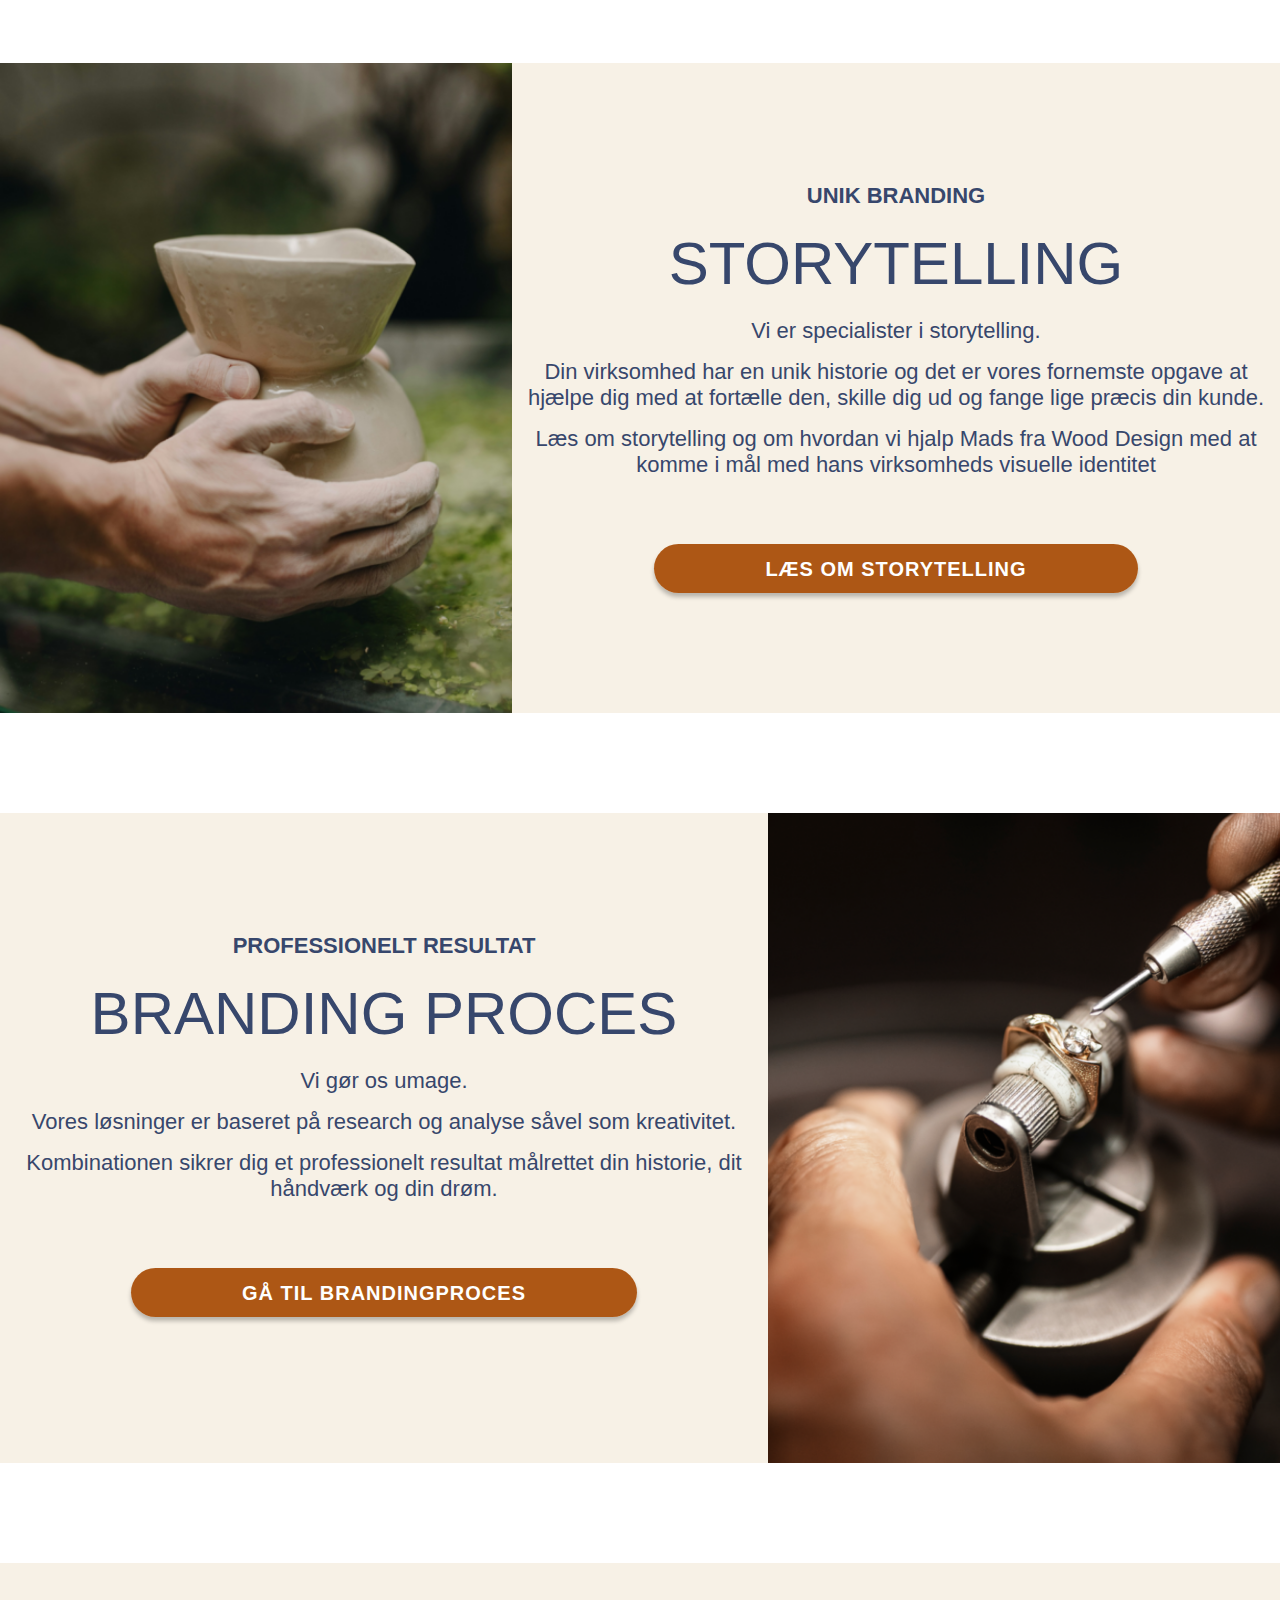
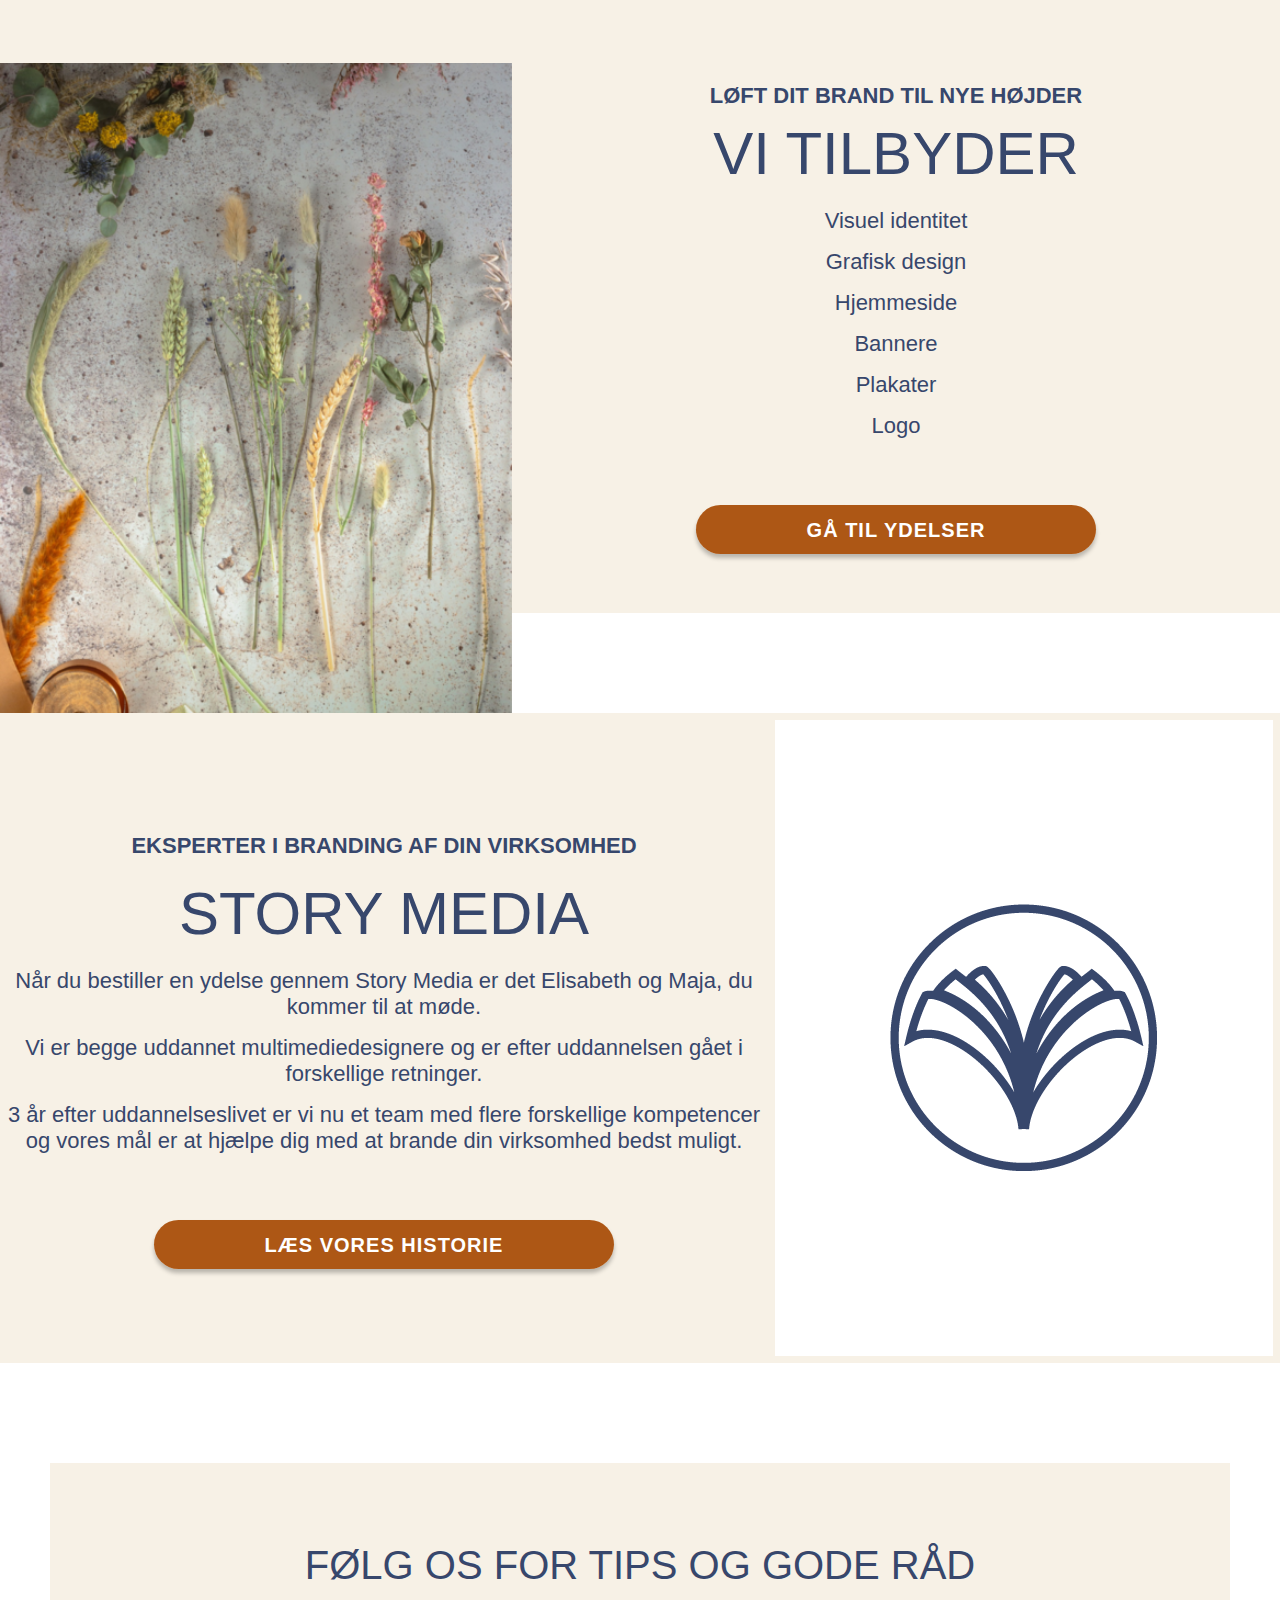
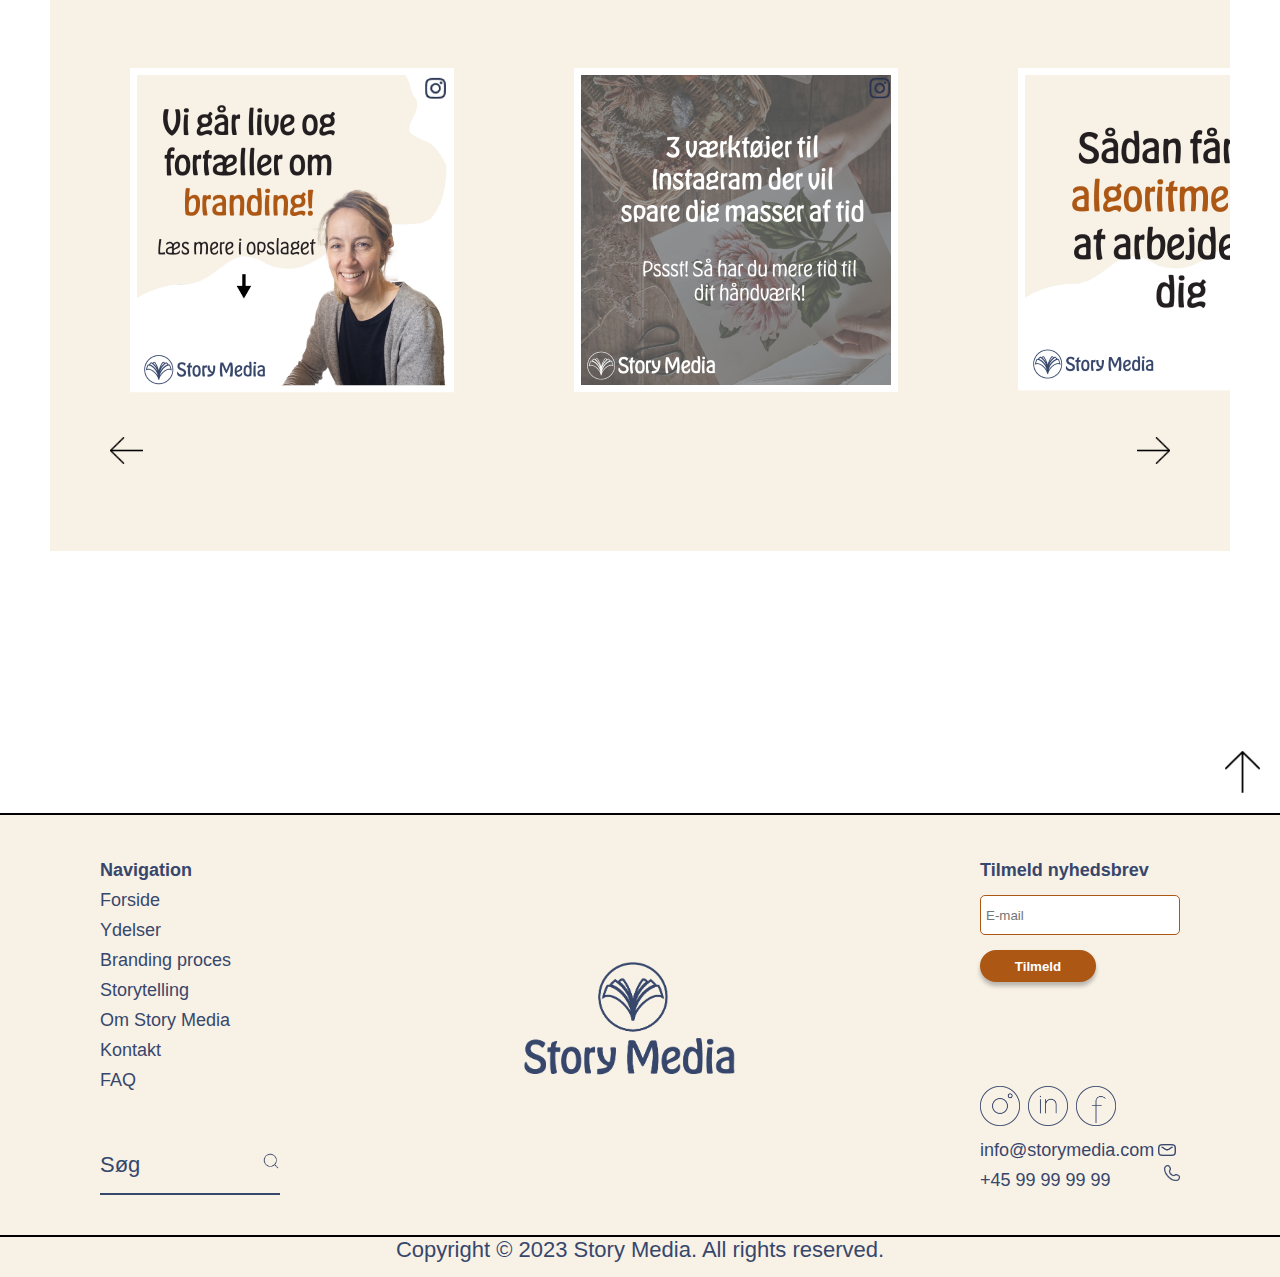
==== commit f9adecbc: "små rettelser" ====
--- a/index.html
+++ b/index.html
@@ -80,7 +80,8 @@
     <!--intro/informationstekst-->
     <div class="intro">
         <h2>Brand dit håndværk med storytelling</h2>
-            <p>Hos Story Media har vi fokus på storytelling og det er der en god grund til. Mennesker elsker en god historie, der aktiverer deres følelsesregister og forestillingsevner.</p>
+            <p>Hos Story Media har vi fokus på storytelling og det er der en god grund til. Mennesker elsker en god historie, der aktiverer deres følelsesregister og forestillingsevner.
+            </p>
 
         <h3>Et studie viser, at kun 5% husker fakta og statistik, mens hele <span class="orange">60% husker en fortælling.</span></h3>
 
@@ -110,6 +111,7 @@
             <img src="img/forside-ler.png" alt="Person der arbejder med ler">
         </div>
         <div class="content-txt2">
+            <h4>Unik Branding</h4>
             <h2>Storytelling</h2>
             <p>Vi er specialister i storytelling.</p>  
 
@@ -123,6 +125,7 @@
 
     <section class="text-img-section">
         <div class="content-txt">
+            <h4>professionelt resultat</h4>
             <h2>branding proces</h2>
             <p>Vi gør os umage. </p>  
 
@@ -138,17 +141,18 @@
     </section>
 
     <section class="text-img-section">
-        <div class="content-foto2">
-            <img src="img/forside-blomst.png" alt="">
+        <div class="content-foto2 special">
+            <img src="img/forside-blomst.png" alt="blomsterbinding">
         </div>
         <div class="content-txt2">
+            <h4>Løft dit brand til nye højder</h4>
             <h2 class="vi-tilbyder">Vi tilbyder</h2>
-            <h3>Visuel identitet</h3>
-            <h3>Hjemmeside</h3>
-            <h3>Visitkort</h3>
-            <h3>Bannere</h3>
-            <h3>Plakater</h3>
-            <h3 class="hero-gap-til-knap">Logo</h3>
+            <p>Visuel identitet</p>
+            <p>Grafisk design</p>
+            <p>Hjemmeside</p>
+            <p>Bannere</p>
+            <p>Plakater</p>
+            <p class="hero-gap-til-knap">Logo</p>
 
             <a class="knap" href="ydelser.html">Gå til ydelser</a>
         </div>
@@ -156,7 +160,8 @@
 
     <section class="text-img-section">
         <div class="content-txt">
-            <h2>Vi er story media</h2>
+            <h4>eksperter i branding af din virksomhed</h4>
+            <h2>story media</h2>
             <p>Når du bestiller en ydelse gennem Story Media er det Elisabeth og Maja, du kommer til at møde. </p>  
 
             <p>Vi er begge uddannet multimediedesignere og er efter uddannelsen gået i forskellige retninger. </p>
--- a/css/style.css
+++ b/css/style.css
@@ -174,10 +174,10 @@
 }
 .hero-tekst a:hover {
   background-color: transparent;
+  border-radius: 50px;
   border: 3px solid #AD5715;
-  transition: 0.3s ease-in-out;
+  color: black;
   cursor: pointer;
-  color: black;
 }
 
 /*Cheveron*/
@@ -223,10 +223,10 @@
 }
 .knap:hover {
   background-color: transparent;
+  border-radius: 50px;
   border: 3px solid #AD5715;
-  transition: 0.3s ease-in-out;
+  color: black;
   cursor: pointer;
-  color: black;
 }
 
 /*********-- Styling af Forsiden --*********/
@@ -347,8 +347,11 @@
   margin-bottom: 100px;
   padding: auto;
 }
+.text-img-section h4 {
+  padding-top: 120px;
+}
 .text-img-section h2 {
-  padding-top: 140px;
+  padding-top: 20px;
 }
 .text-img-section .vi-tilbyder {
   padding-top: 10px;
@@ -424,6 +427,18 @@
 
 /**********--Styling af Ydelser--***********/
 /*Hovedindhold*/
+.overlay .yd-streg2 {
+  width: 40%;
+  top: 40em;
+  left: 60%;
+  z-index: -1;
+}
+.overlay .yd-streg {
+  width: 60%;
+  top: -5em;
+  z-index: -1;
+}
+
 .stark-container {
   display: flex;
   align-self: center;
@@ -607,6 +622,36 @@
 
 /*********--Styling af Branding proces--***********/
 /* Branding hovedområde */
+.overlay .bp-streg {
+  width: 60%;
+  z-index: -1;
+  top: -5em;
+}
+.overlay .bp-streg1 {
+  width: 55%;
+  top: -14em;
+  z-index: -1;
+  left: 24%;
+}
+.overlay .bp-streg2 {
+  width: 50%;
+  top: -11em;
+  z-index: -1;
+  left: 25%;
+}
+.overlay .bp-streg3 {
+  width: 30%;
+  top: -9em;
+  z-index: -1;
+  left: 25%;
+}
+.overlay .bp-streg4 {
+  width: 90%;
+  top: -11em;
+  z-index: -1;
+  left: 25%;
+}
+
 .branding-container-venstre {
   display: grid;
   width: 75%;
@@ -680,6 +725,17 @@
   text-align: center;
 }
 
+.roadtosucces2 {
+  text-align: center;
+  padding: 0 9em;
+}
+
+.roadtosucces3 {
+  text-align: center;
+  padding: 1em 9em 0 9em;
+  font-weight: 700;
+}
+
 /********--Styling af Storytelling--*******/
 /* Story tekst billede */
 .hvad-er-storytelling {
@@ -817,6 +873,119 @@
 
 .nysgerrigstory {
   padding: 3em 3em 0 3em;
+}
+
+/*Ny Storytelling*/
+.caseny {
+  text-align: center;
+  border-top: 3px solid #AD5715;
+  margin-top: 3em;
+  padding-top: 3em;
+}
+.caseny p {
+  padding: 0 9em;
+}
+
+/*Venstre styling*/
+.case-wrap-venstre {
+  display: flex;
+  flex-wrap: wrap;
+  justify-content: left;
+}
+
+.below-box {
+  text-align: left;
+  background-color: #F7F1E6;
+  width: 75%;
+  padding: 4em 13em 4em 6em;
+  margin: 4em 0;
+  border: 1px solid #AD5715;
+  border-left: none;
+  position: relative;
+}
+
+.tekst-boks {
+  padding-right: 9em;
+}
+
+.bill-boks-venstre {
+  width: 40%;
+  height: auto;
+  position: absolute;
+  aspect-ratio: 1/1;
+  right: -23%;
+  top: 16%;
+}
+
+.bill-boks-venstre3 {
+  width: 40%;
+  height: auto;
+  position: absolute;
+  aspect-ratio: 1/1;
+  right: -23%;
+  top: 12%;
+}
+
+/*Højre styling*/
+.case-wrap-hojre {
+  display: flex;
+  flex-wrap: wrap;
+  justify-content: right;
+}
+
+.below-box-hojre {
+  text-align: left;
+  background-color: #F7F1E6;
+  width: 75%;
+  padding: 4em 4em 4em 6em;
+  border: 1px solid #AD5715;
+  border-right: none;
+  position: relative;
+}
+
+.tekst-boks-hojre {
+  padding-left: 9em;
+}
+
+.wood-design-box {
+  position: absolute;
+  border: 1px solid black;
+  padding: 2em 4em;
+  left: -20%;
+  background-color: white;
+  top: 4%;
+}
+.wood-design-box img {
+  width: 43%;
+}
+
+.wood-design-box2 {
+  position: absolute;
+  border: 1px solid black;
+  padding: 2em 4em;
+  left: -20%;
+  background-color: white;
+  top: 4%;
+  width: 40%;
+}
+.wood-design-box2 img {
+  width: 100%;
+}
+
+.wood-design-box3 {
+  display: flex;
+  flex-direction: column;
+  align-items: center;
+  position: absolute;
+  border: 1px solid black;
+  padding: 2em 4em;
+  left: -20%;
+  background-color: white;
+  top: 10%;
+  width: 40%;
+}
+.wood-design-box3 img {
+  width: 70%;
 }
 
 /**********--- Styling af Om Sotry Media siden---*******/
--- a/css/mediaquery.css
+++ b/css/mediaquery.css
@@ -162,6 +162,24 @@
 
     /********--Branding Proces--******/
 
+.overlay{
+
+    .bp-streg{
+        top: -4em;
+    }
+
+    .bp-streg1{
+        top: -9em;
+    }
+
+    .bp-streg2{
+        top: -7em;
+    }
+
+    .bp-streg3{
+        top: -5em;
+    }
+}
 
 .BGbranding{
     background-image: url(../img/BG-road-tablet.png);
@@ -608,6 +626,15 @@
 }
 
 /********--Ydelser--*********/
+
+.overlay .yd-streg{
+    width: 90%;
+}
+
+.overlay .yd-streg2{
+    width: 90%;
+}
+
 
 .ydelser-hero-img{
     margin-left: 0;
@@ -683,7 +710,7 @@
     height: 42.2vh;
     position: absolute;
     z-index: -2;
-    top: 93vh;
+    top: 70vh;
     left: 0;
 }
 
@@ -693,7 +720,7 @@
     height: 42.2vh;
     position: absolute;
     z-index: -2;
-    top: 188vh;
+    top: 141vh;
     left: 0;
 }
 
@@ -719,6 +746,28 @@
 
 
 /*******---Branding proces--*******/
+
+.overlay {
+    .bp-streg{
+        width: 100%;
+    }
+
+    .bp-streg1{
+        width: 100%;
+        top: -8em;
+    }
+
+    .bp-streg2{
+        width: 100%;
+        top: -7em;
+    }
+
+    .bp-streg3{
+        width: 50%;
+        top: -5em;
+        left: 35%;
+    }
+}
 
 .BGbranding{
     background-image: url('../img/Road-mobil.png');
@@ -961,6 +1010,10 @@
 
 }
 
+
+
+
+
 @media screen and (max-width: 350px){
     h1, h2{
         font-size: 35px;
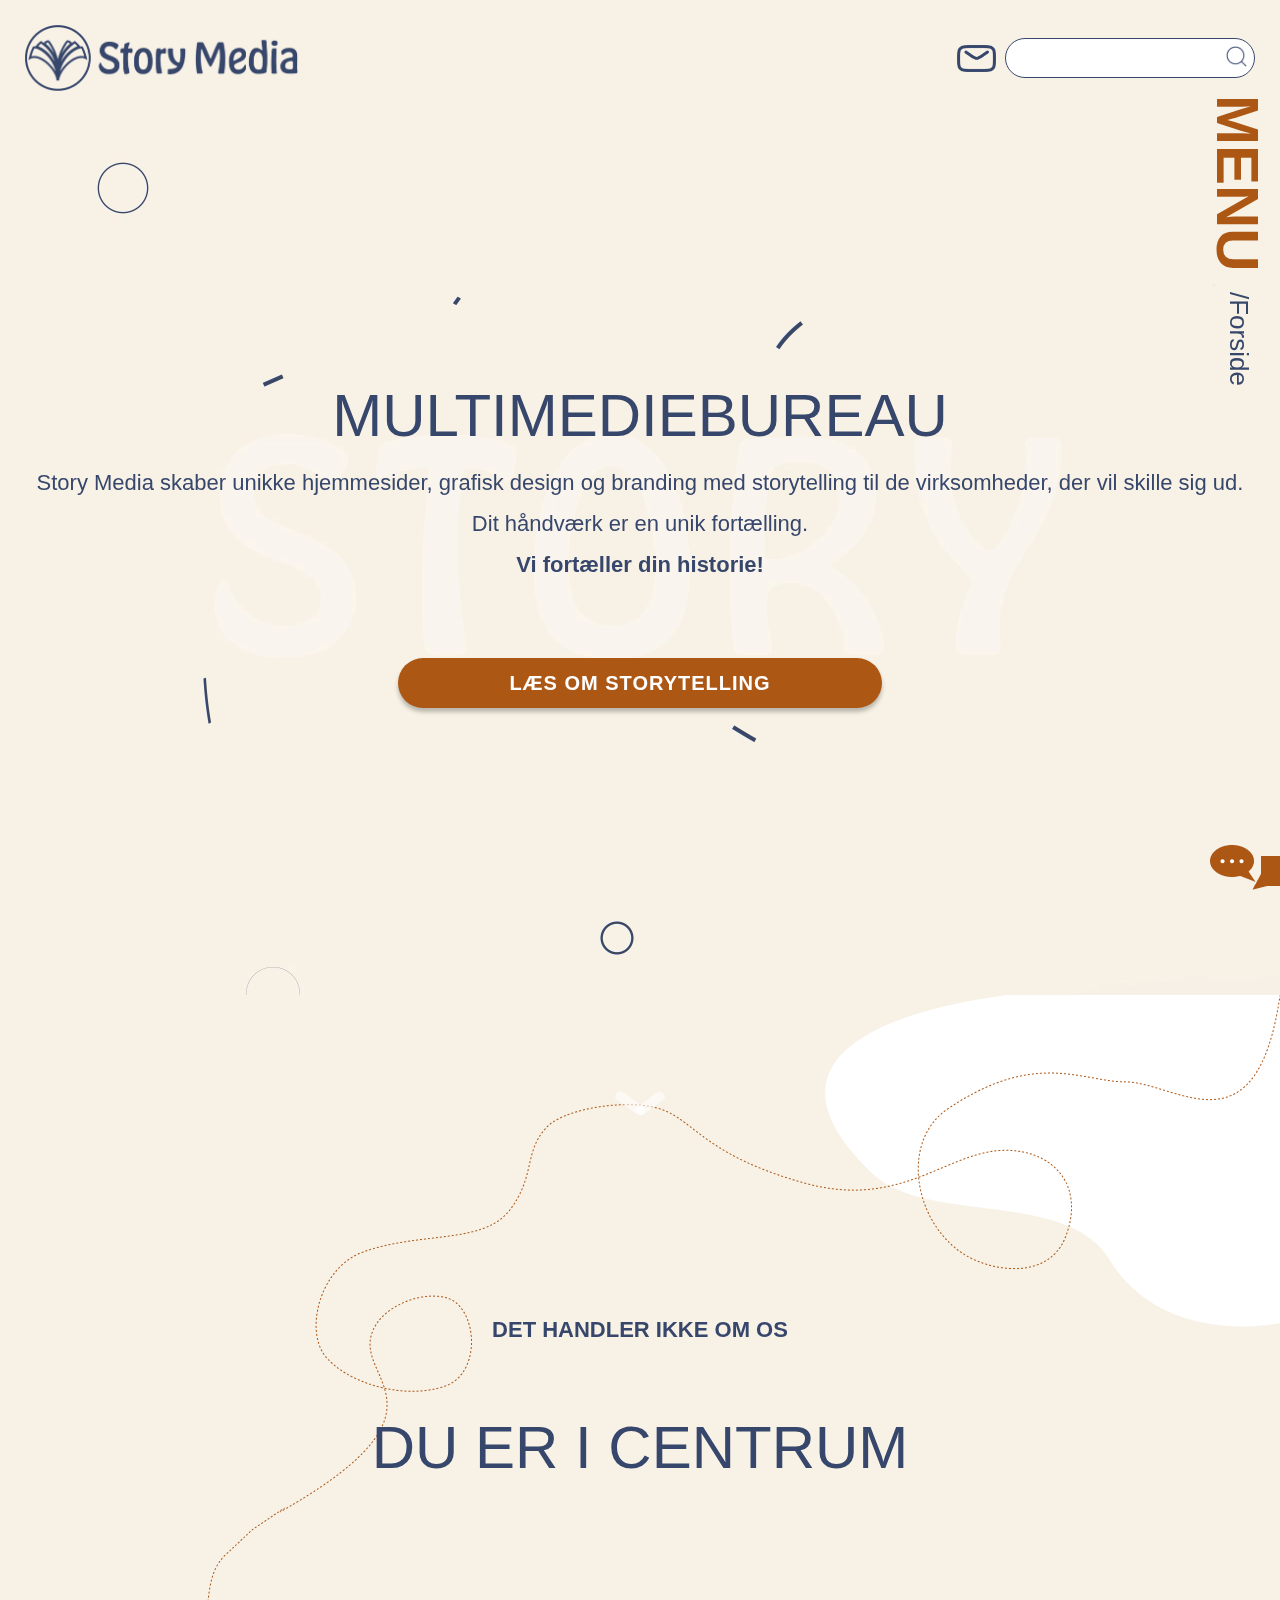
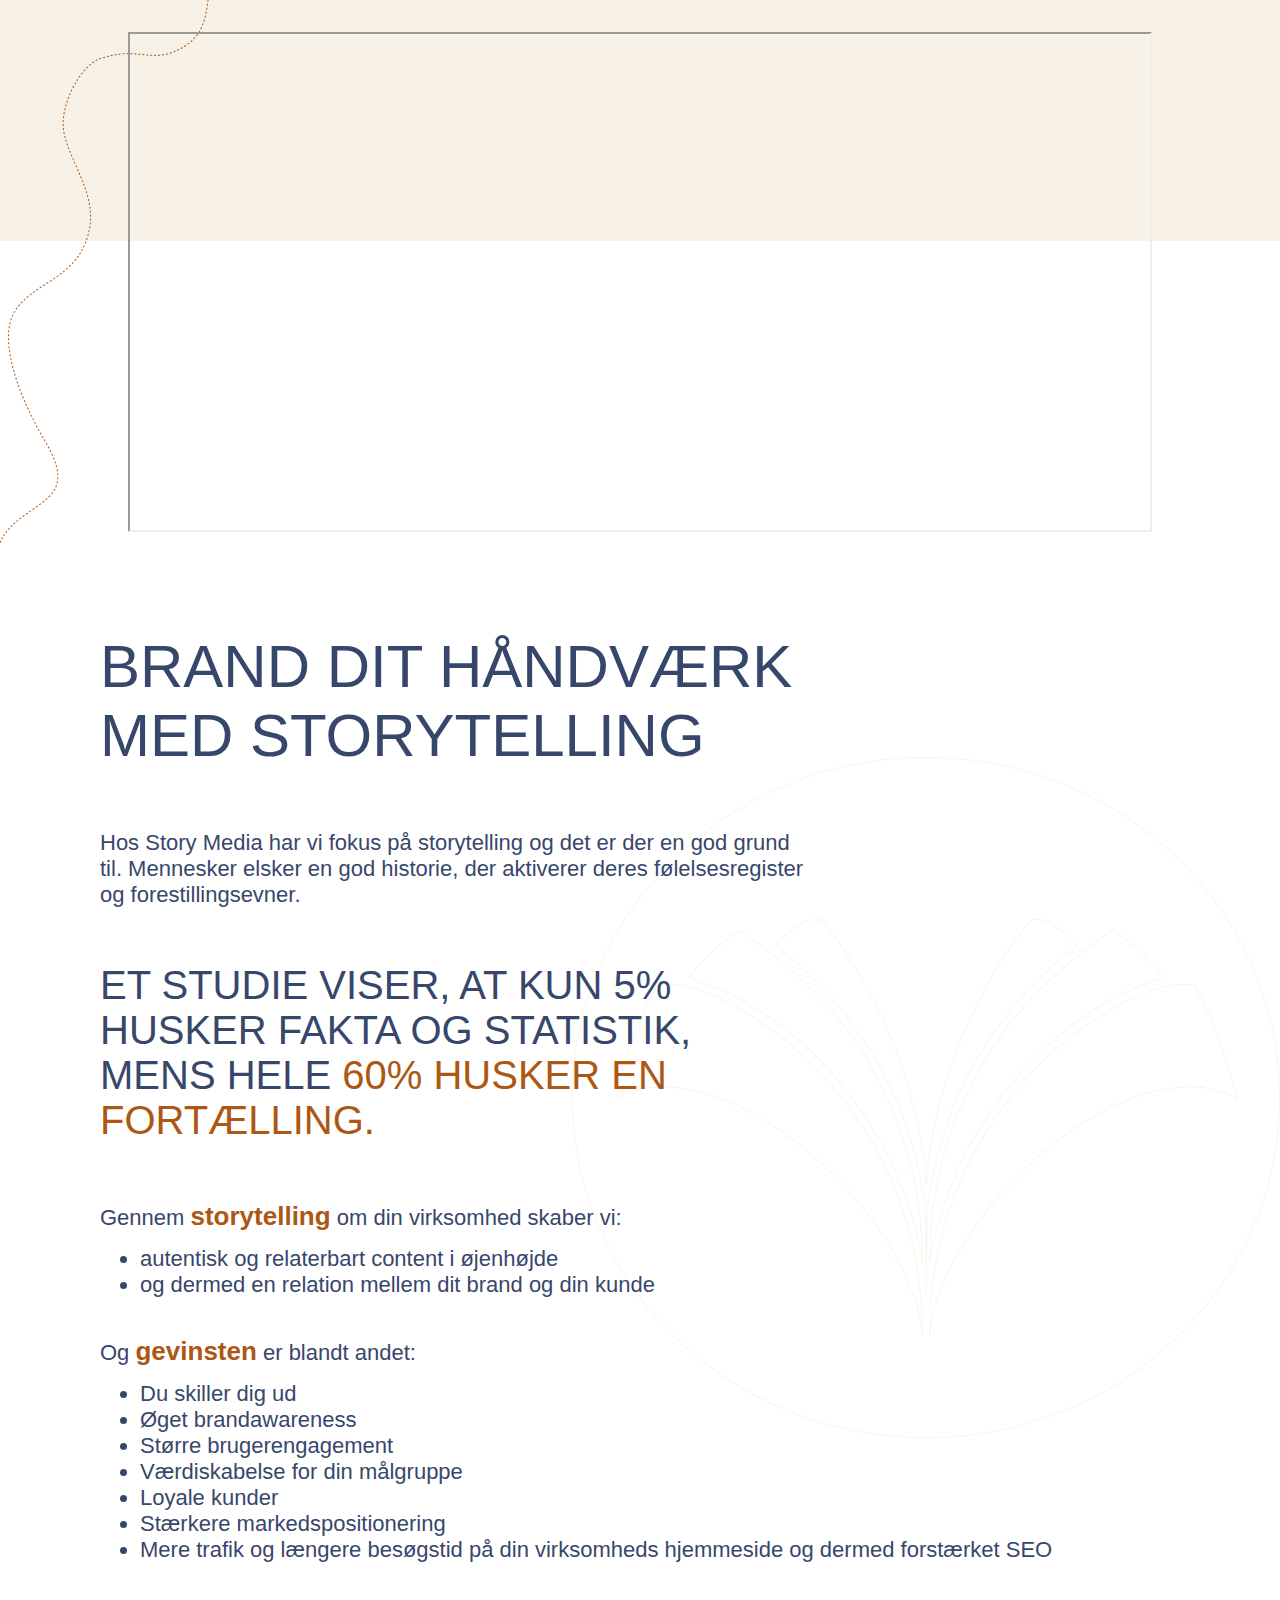
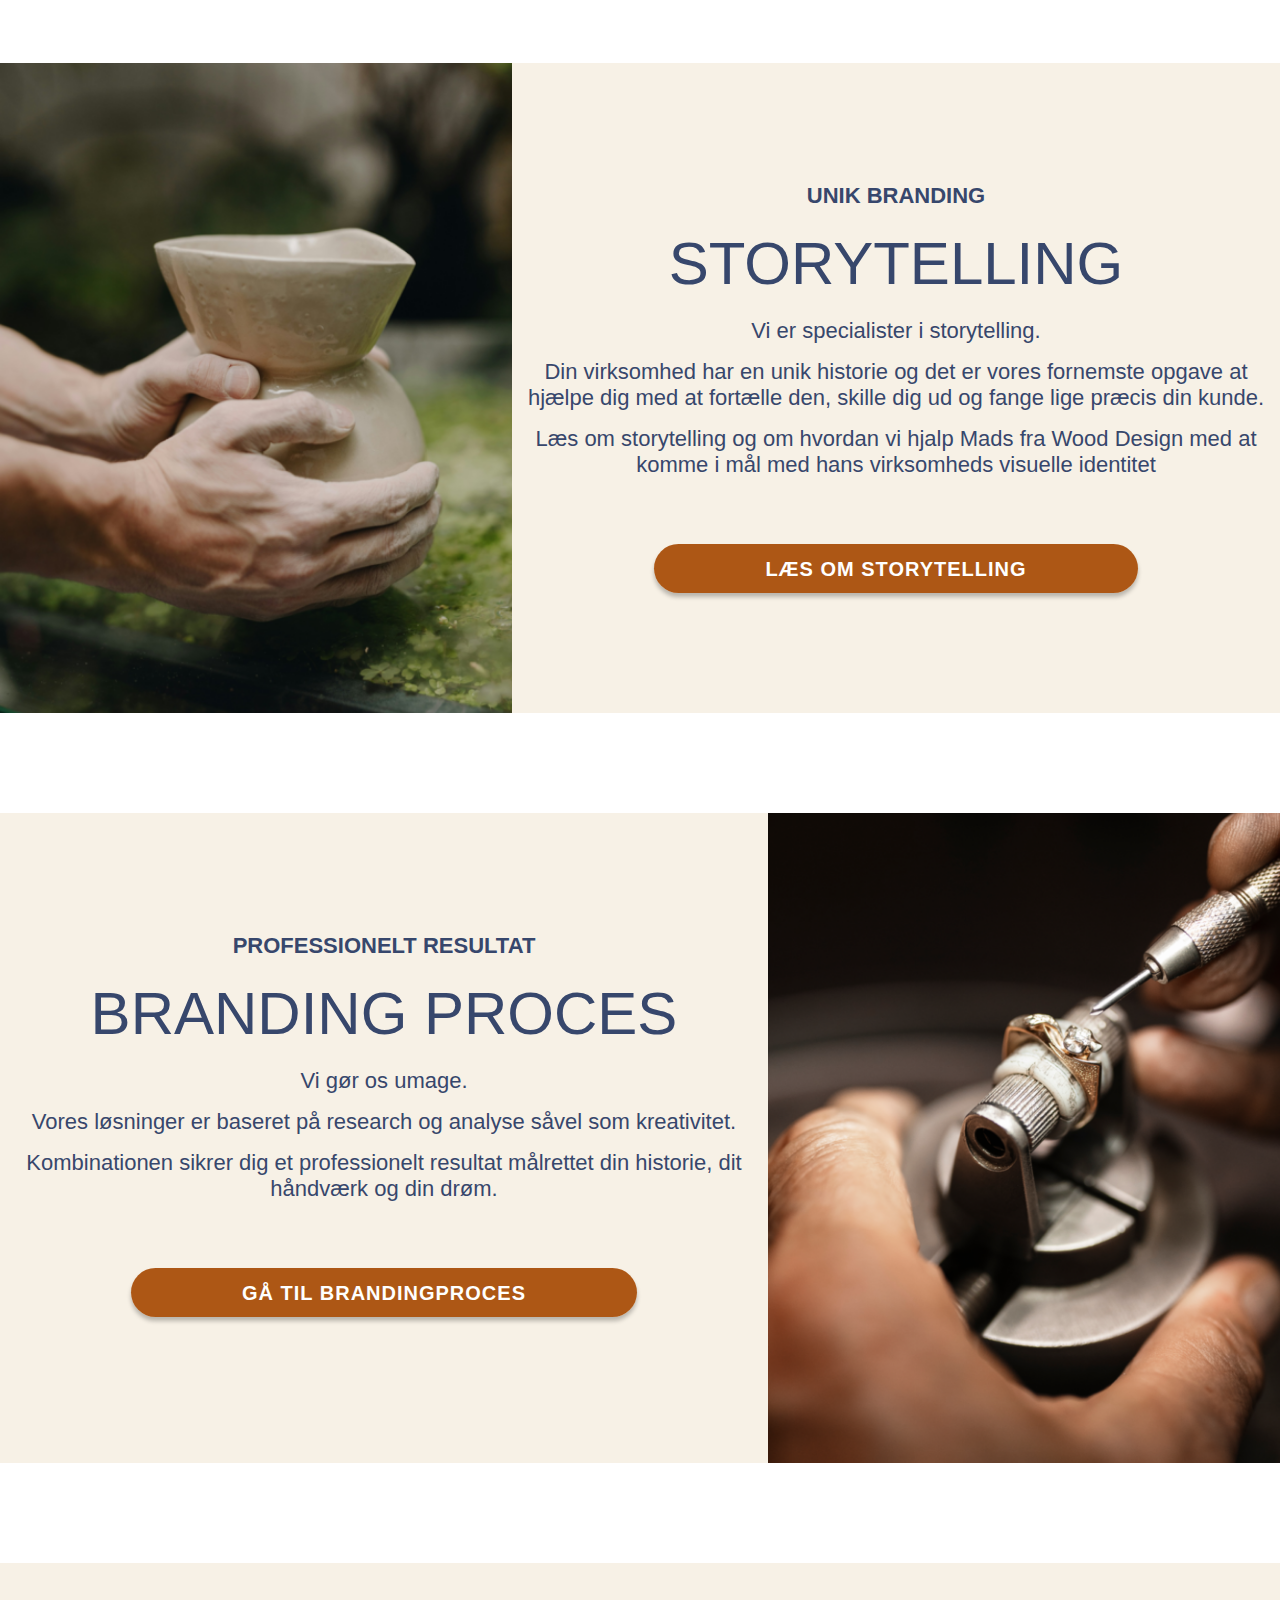
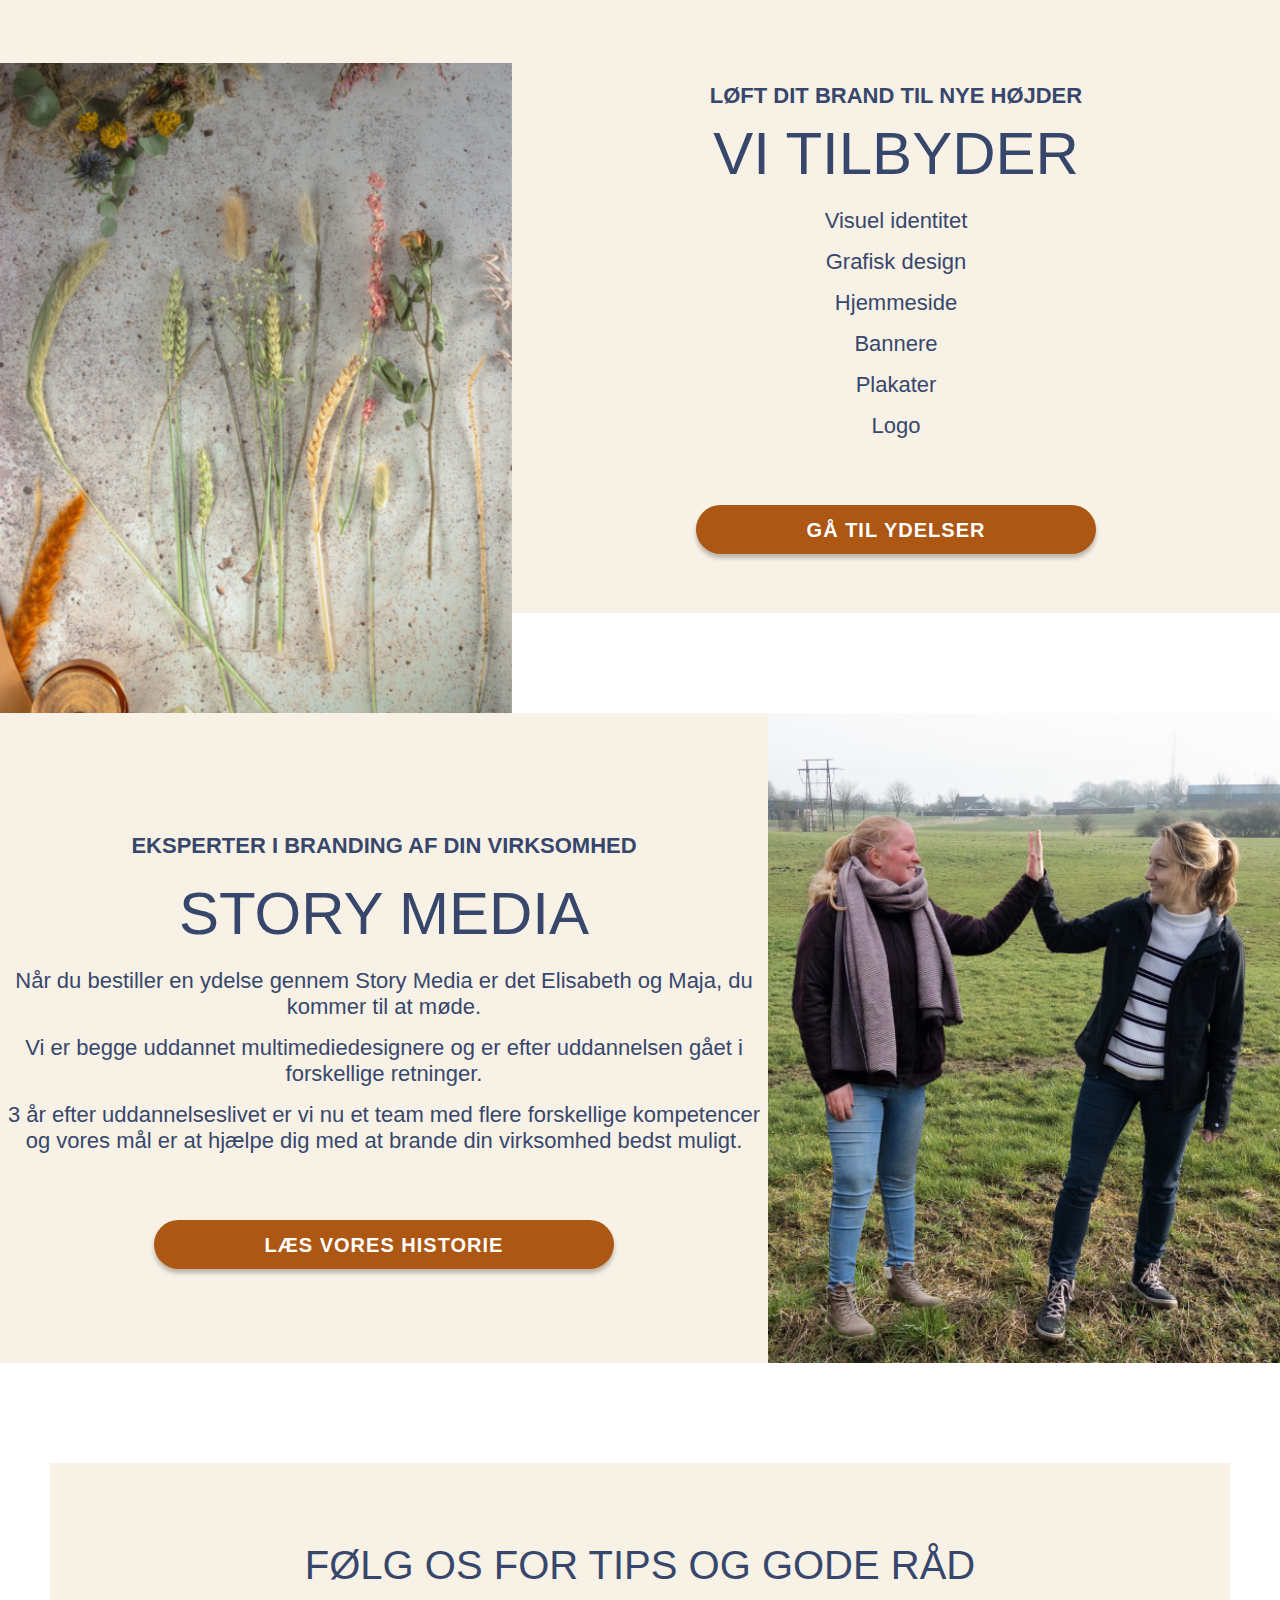
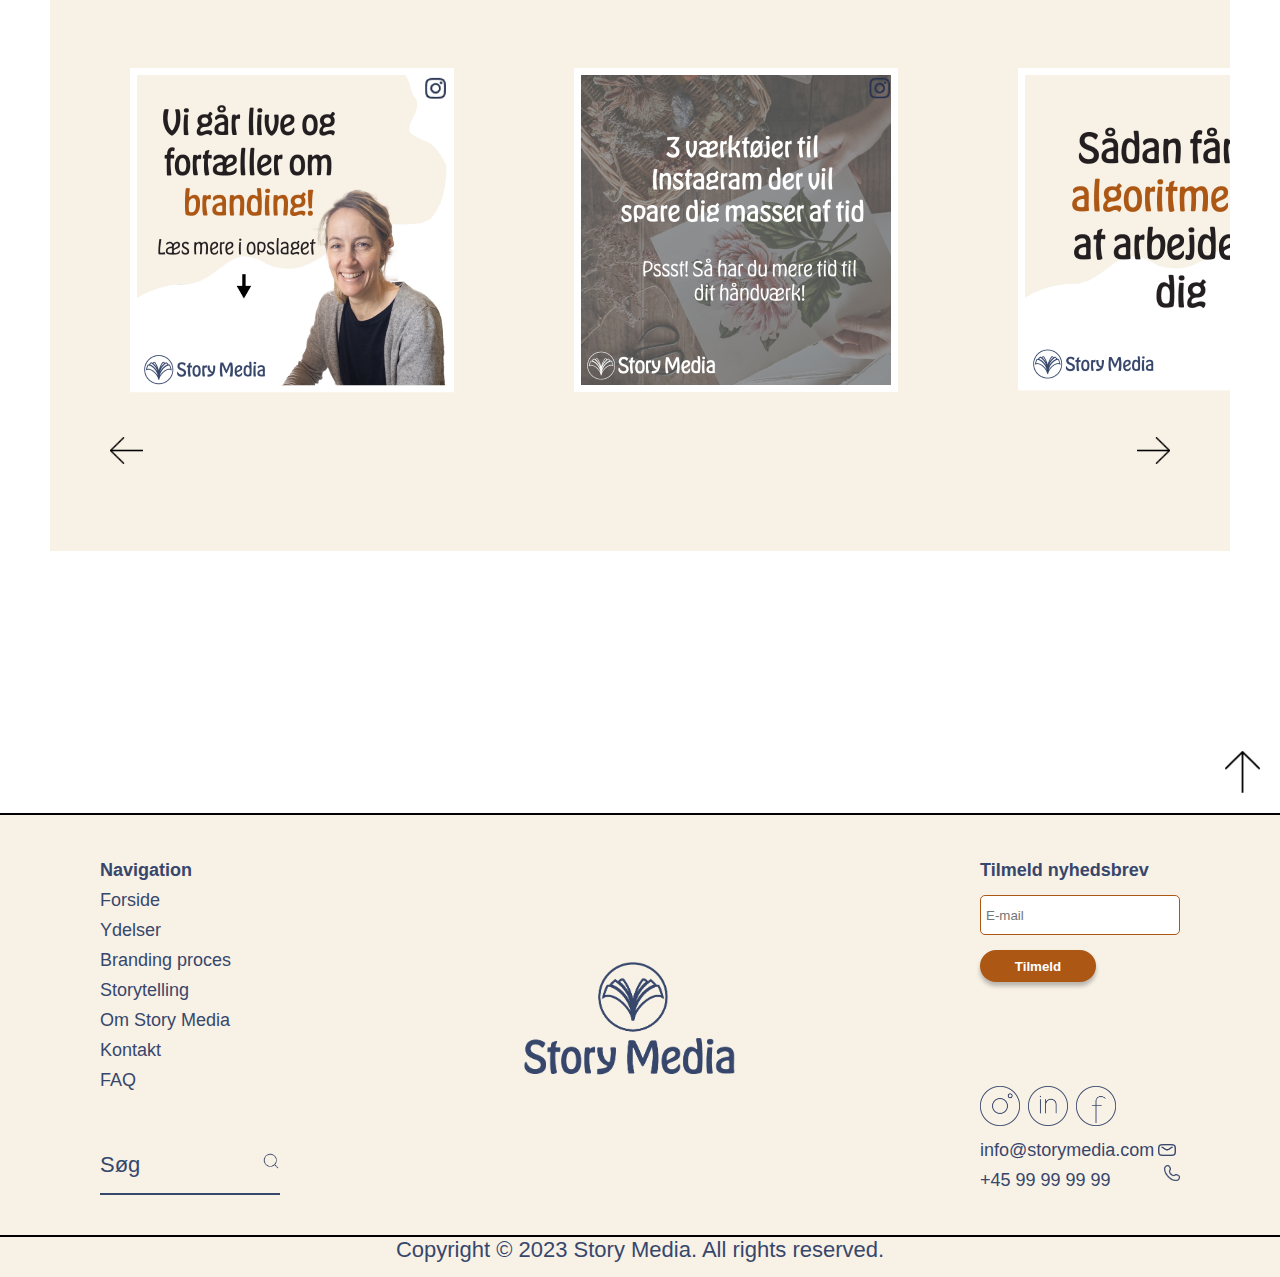
==== commit 6c590933: "billede af os tilføjet" ====
--- a/index.html
+++ b/index.html
@@ -170,8 +170,8 @@
 
             <a class="knap" href="om-story-media.html">Læs vores historie</a>
         </div>
-        <div class="logo-foto">
-            <img src="img/Logo-ikon.png" alt="Story Medias logo ikon">
+        <div class="content-foto">
+            <img src="img/high-five-forside.png" alt="Elisabeth og maja high five">
         </div>
     </section>
 
--- a/css/style.css
+++ b/css/style.css
@@ -1061,6 +1061,13 @@
   border: 7px solid #ffffff;
 }
 
+/*foto af os*/
+.fotoafos img {
+  padding-top: 50px;
+  display: block;
+  margin: 0 auto;
+}
+
 /*Start up + pynt (billede på billede)*/
 .startup-omos {
   position: relative;
--- a/css/mediaquery.css
+++ b/css/mediaquery.css
@@ -930,6 +930,10 @@
     }
 }
 
+.fotoafos img{
+    width: 100%;
+}
+
 .startup-omos{
     padding: 150px 0 0 0;
   }
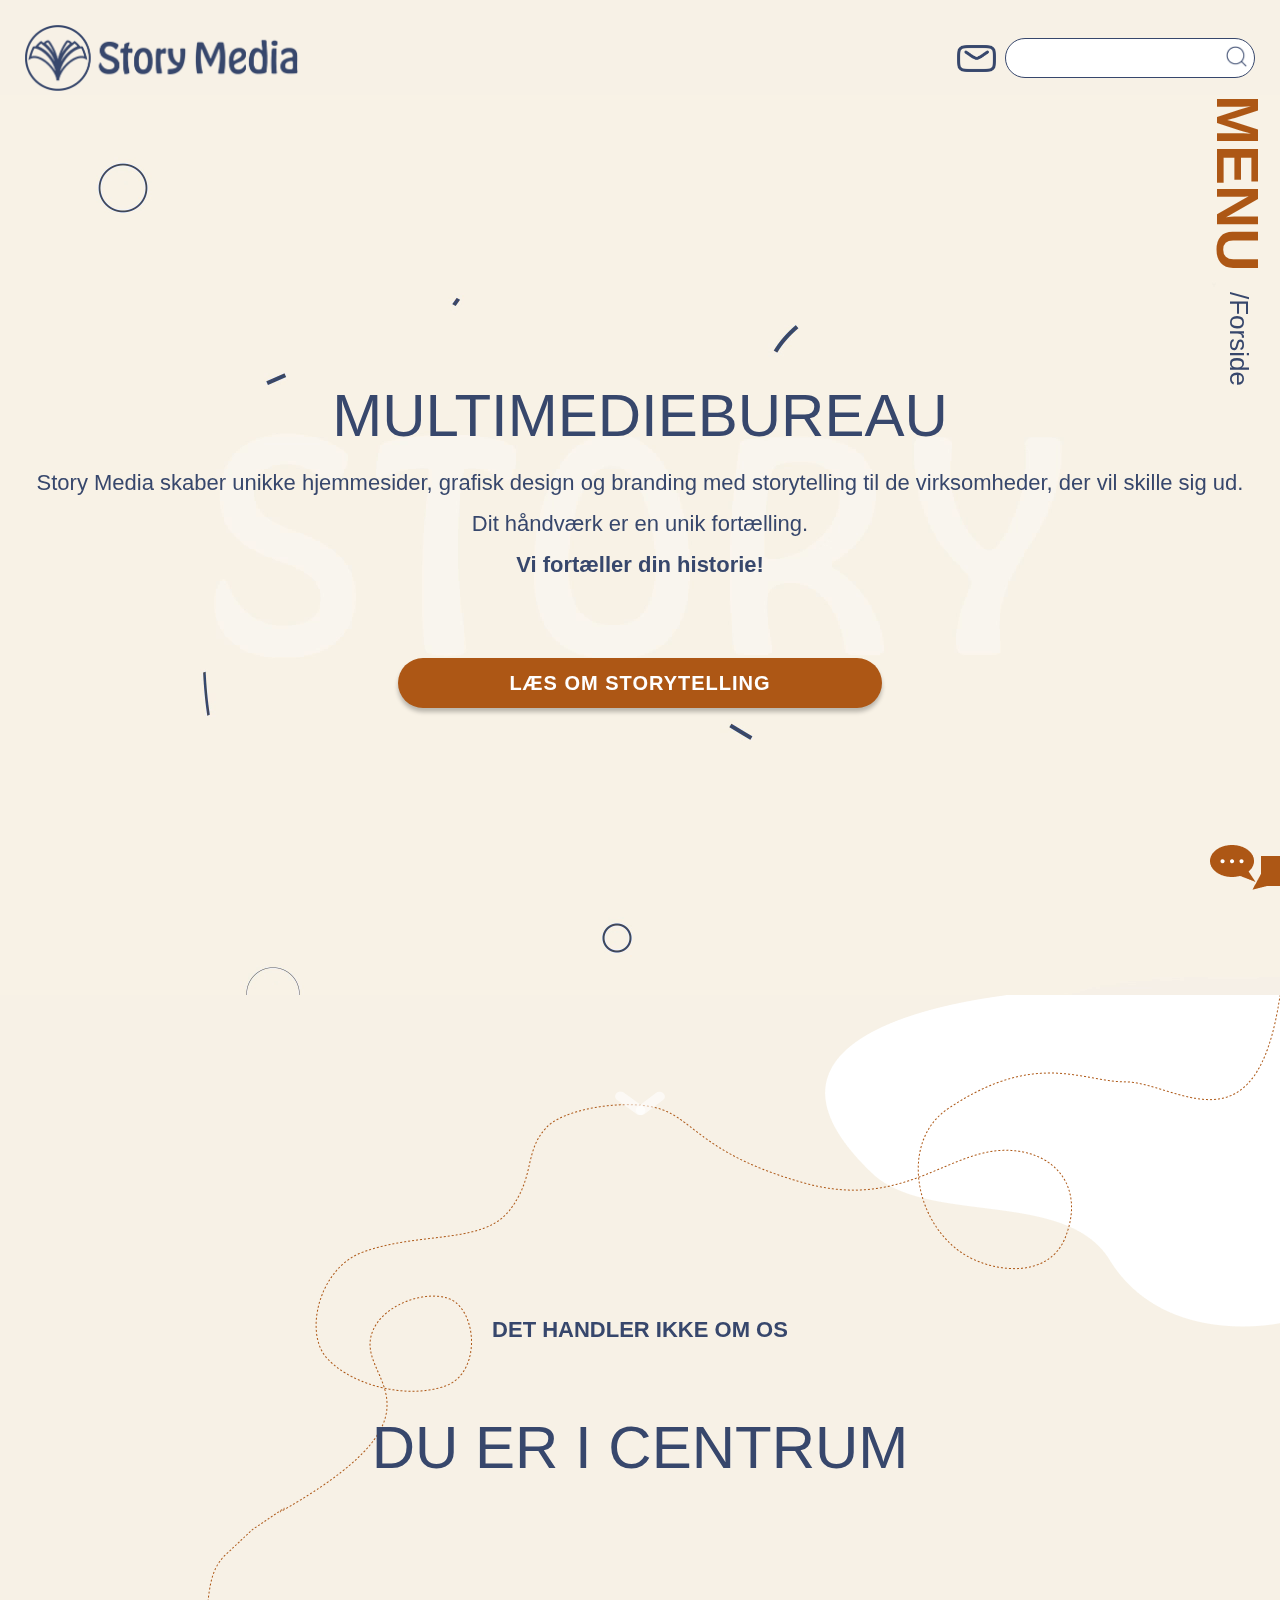
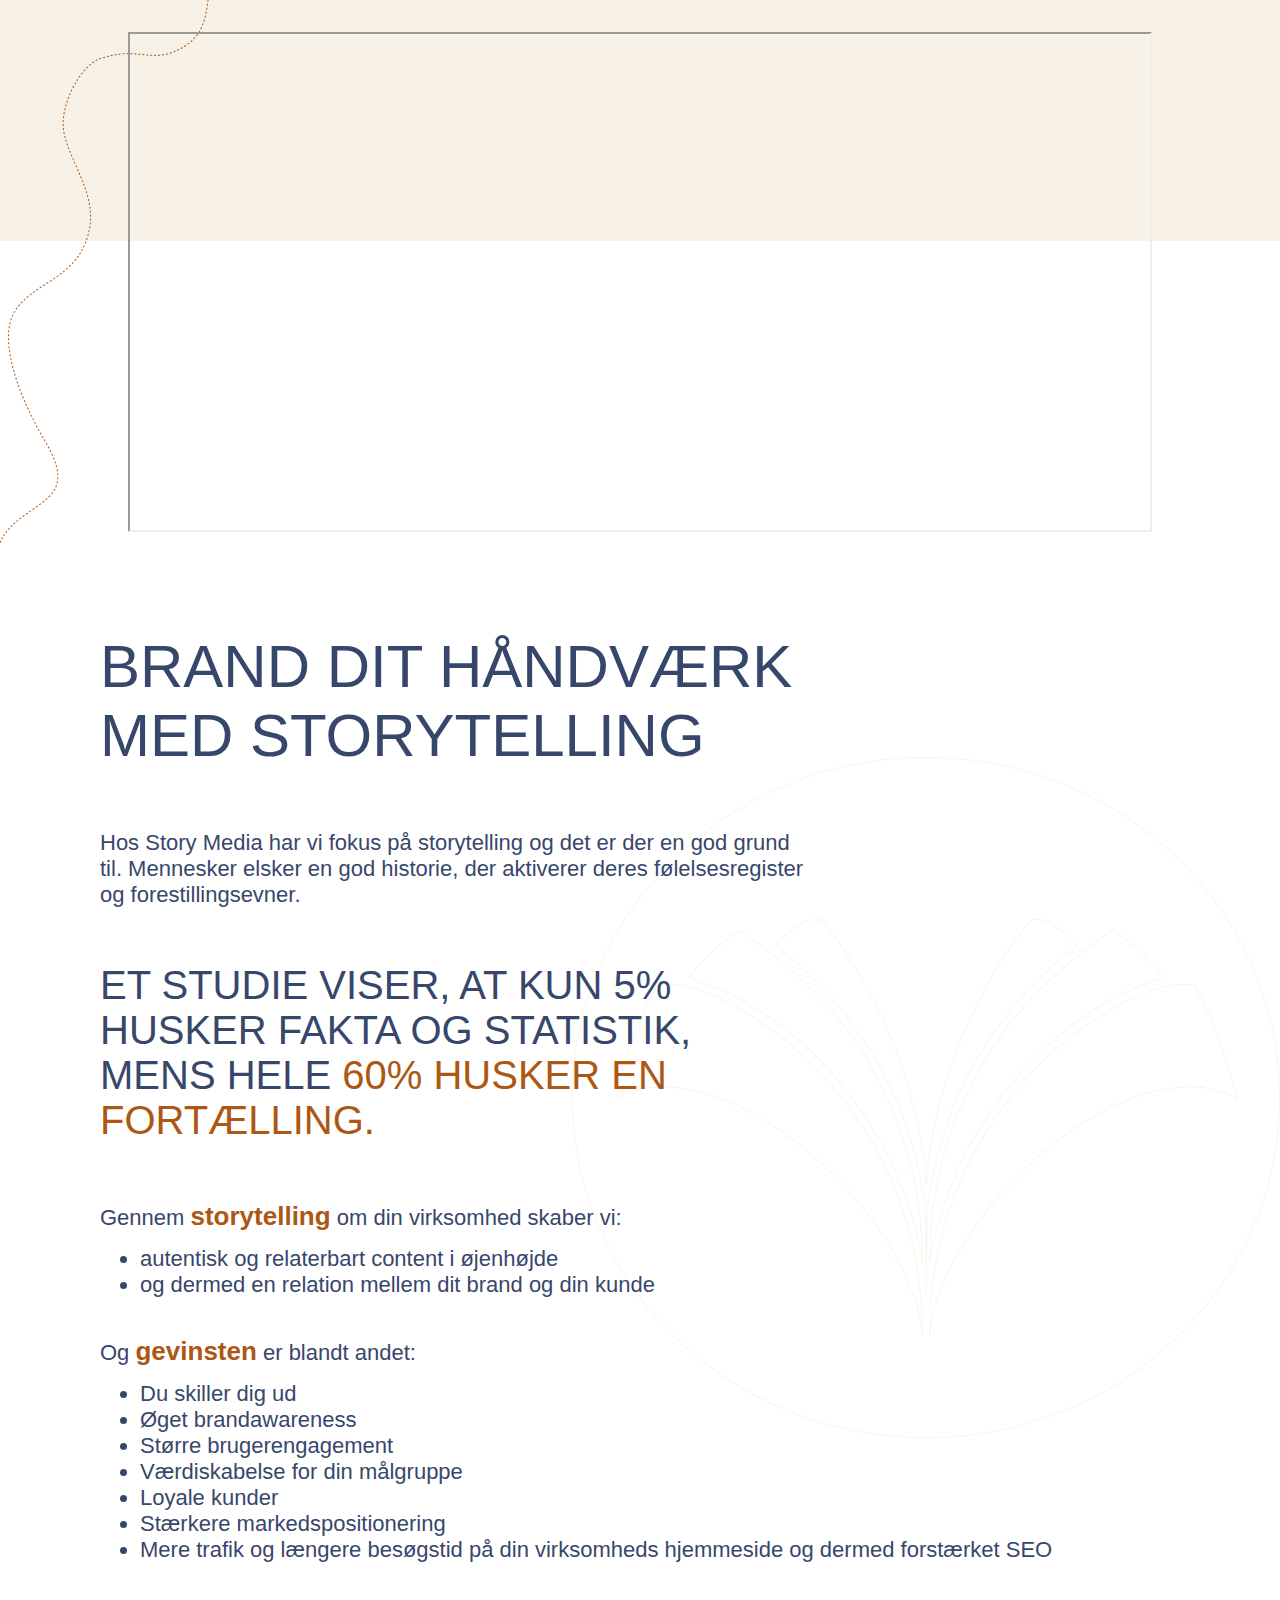
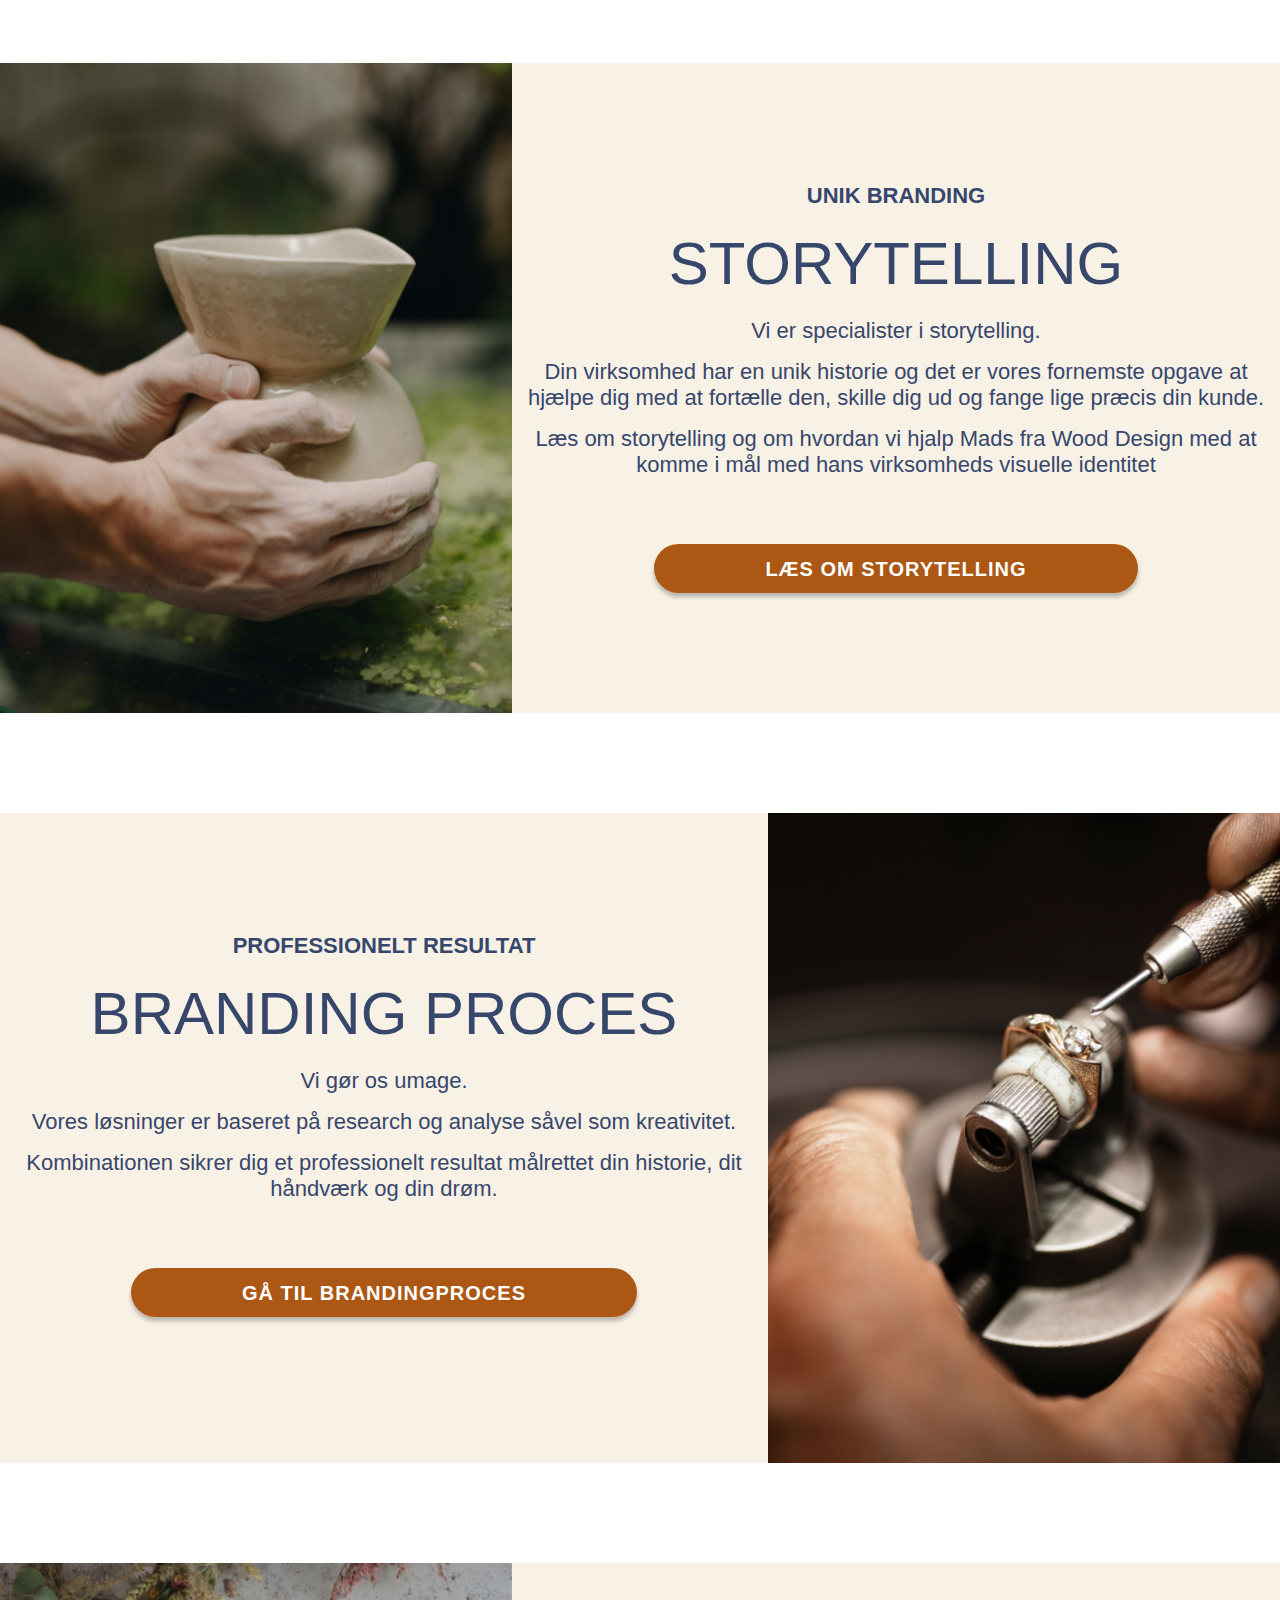
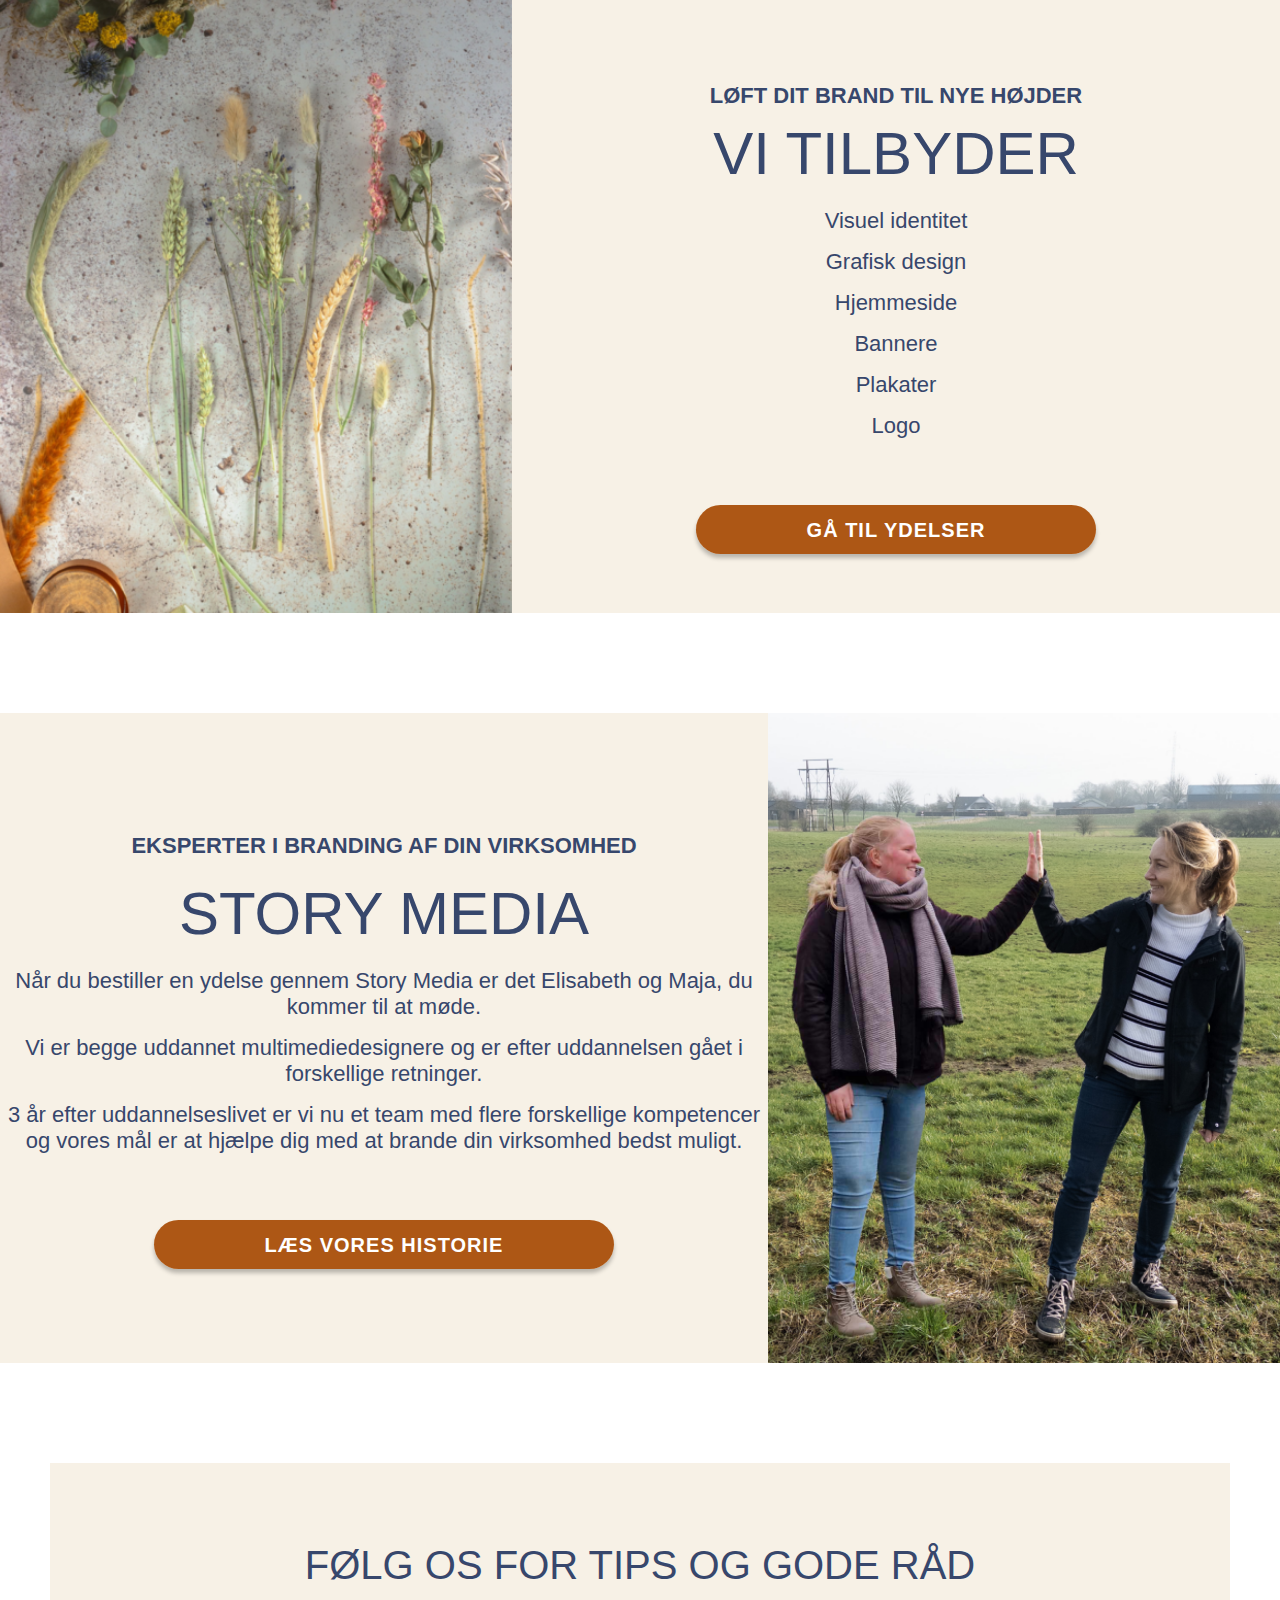
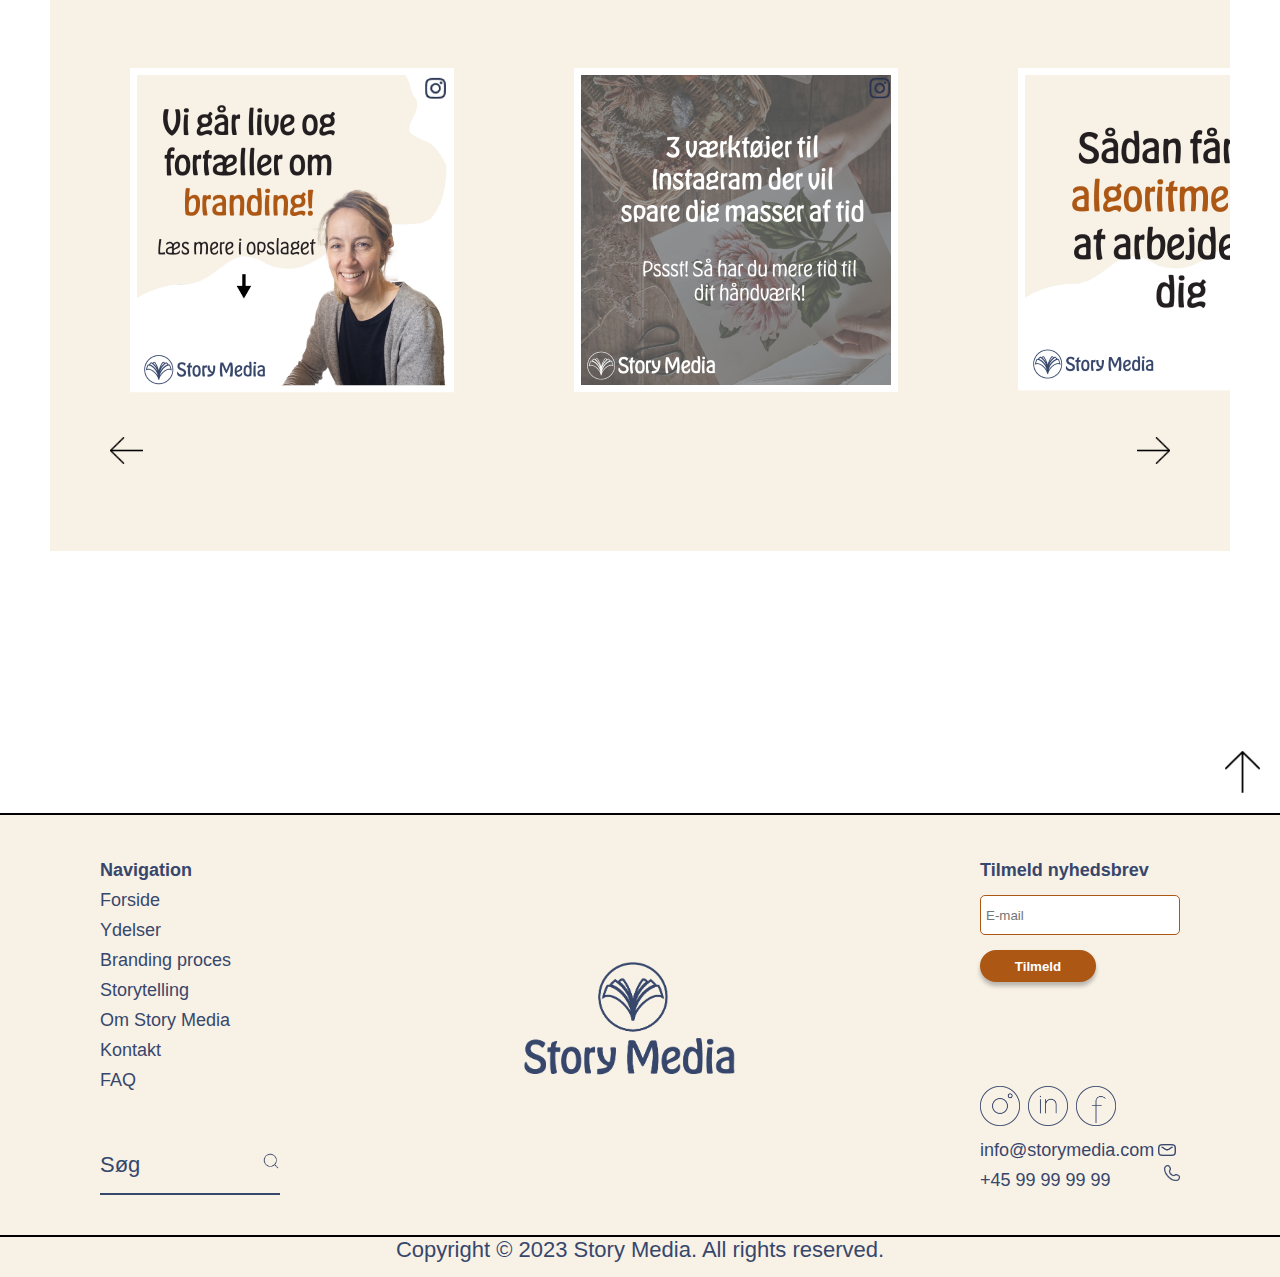
==== commit c4d0af5d: "små rettelser" ====
--- a/index.html
+++ b/index.html
@@ -141,7 +141,7 @@
     </section>
 
     <section class="text-img-section">
-        <div class="content-foto2 special">
+        <div class="content-foto2">
             <img src="img/forside-blomst.png" alt="blomsterbinding">
         </div>
         <div class="content-txt2">
--- a/css/style.css
+++ b/css/style.css
@@ -872,7 +872,7 @@
 }
 
 .nysgerrigstory {
-  padding: 3em 3em 0 3em;
+  padding: 5em 3em 0 3em;
 }
 
 /*Ny Storytelling*/
@@ -917,15 +917,6 @@
   top: 16%;
 }
 
-.bill-boks-venstre3 {
-  width: 40%;
-  height: auto;
-  position: absolute;
-  aspect-ratio: 1/1;
-  right: -23%;
-  top: 12%;
-}
-
 /*Højre styling*/
 .case-wrap-hojre {
   display: flex;
@@ -1061,11 +1052,12 @@
   border: 7px solid #ffffff;
 }
 
-/*foto af os*/
-.fotoafos img {
+.fotoafos {
+  width: 100%;
   padding-top: 50px;
-  display: block;
-  margin: 0 auto;
+  display: flex;
+  justify-content: center;
+  align-items: center;
 }
 
 /*Start up + pynt (billede på billede)*/
--- a/css/mediaquery.css
+++ b/css/mediaquery.css
@@ -207,12 +207,18 @@
     padding: 0 4em 0 3em ;
 }
 
+.roadtosucces2{
+    padding: 1em 2em;
+}
+
 
 /************--Storytelling--**********/
 
 .hvad-er-storytelling{
     height: 500px;
-    
+        article{
+            padding-left: 4em;
+        }
 }
 
 .hvad-er-storytelling .baalsted{
@@ -260,6 +266,20 @@
     width: 100%;
     padding: 0;
     padding-right: 3em;
+}
+
+/*Ny Storytelling*/
+
+.below-box-hojre{
+    padding: 2em 3em 2em 2em;
+}
+
+.below-box{
+    padding: 2em 8em 2em 4em;
+}
+
+.wood-design-box{
+    padding: 1em 2em;
 }
 
 /***************--Om story Media--**************/
@@ -732,11 +752,12 @@
 }
 
 .specifikke article{
-    padding: 0;
+    padding: 0 1em;
 }
 
 .spec-img{
     padding-bottom: 2em;
+    padding-left: 1em;
     width: 90%;
 }
 
@@ -874,6 +895,83 @@
 .case-wrapper .woodfarve .finger-mobil{
     width: 50%;
     align-self: center;
+}
+
+/*Ny Storytelling*/
+
+.caseny p{
+    padding: 2em;
+}
+
+.case-wrap-venstre .below-box{
+    display: flex;
+    flex-direction: column;
+    padding: 0;
+    margin: 1em 0;
+    padding: 2em;
+    width: 85%;
+
+    .bill-boks-venstre{
+        width: 100%;
+        height: auto;
+        position:relative;
+        aspect-ratio: 1/1;
+        right: 0;
+        top: 0;
+        order: 2;
+    }
+}
+
+.case-wrap-hojre .below-box-hojre{
+    display: flex;
+    flex-direction: column;
+    padding: 0;
+    margin: 1em 0;
+    padding: 2em;
+    width: 85%;
+
+    .wood-design-box, .wood-design-box2, .wood-design-box3{
+        position: relative;
+        padding: 1.5em 2.5em;
+        left: 0%;
+        top: 0;
+        order: 2;
+            img{
+                width: 43%;
+            }
+             }
+
+    .bill-boks-hojre{
+        width: 100%;
+        height: auto;
+        position:relative;
+        aspect-ratio: 1/1;
+        right: 0;
+        top: 0;
+        order: 2;
+    }
+
+    .tekst-boks-hojre{
+        padding-left: 1em; 
+    }
+
+    .wood-design-box2{
+        width: 100%;
+        height: 100%;
+        img{
+            width: 100%;
+        }
+
+    }
+}
+
+.below-box-hojre .wood-design-box3{
+    width: 100%;
+    padding: 0;
+    
+    img{
+        width: 100%;
+    }
 }
 
 
@@ -1026,4 +1124,8 @@
     .hvad-er-storytelling .baalsted{
         padding-bottom: 15em;
     }
+
+    .roadtosucces3{
+        padding: 0;
+    }
 }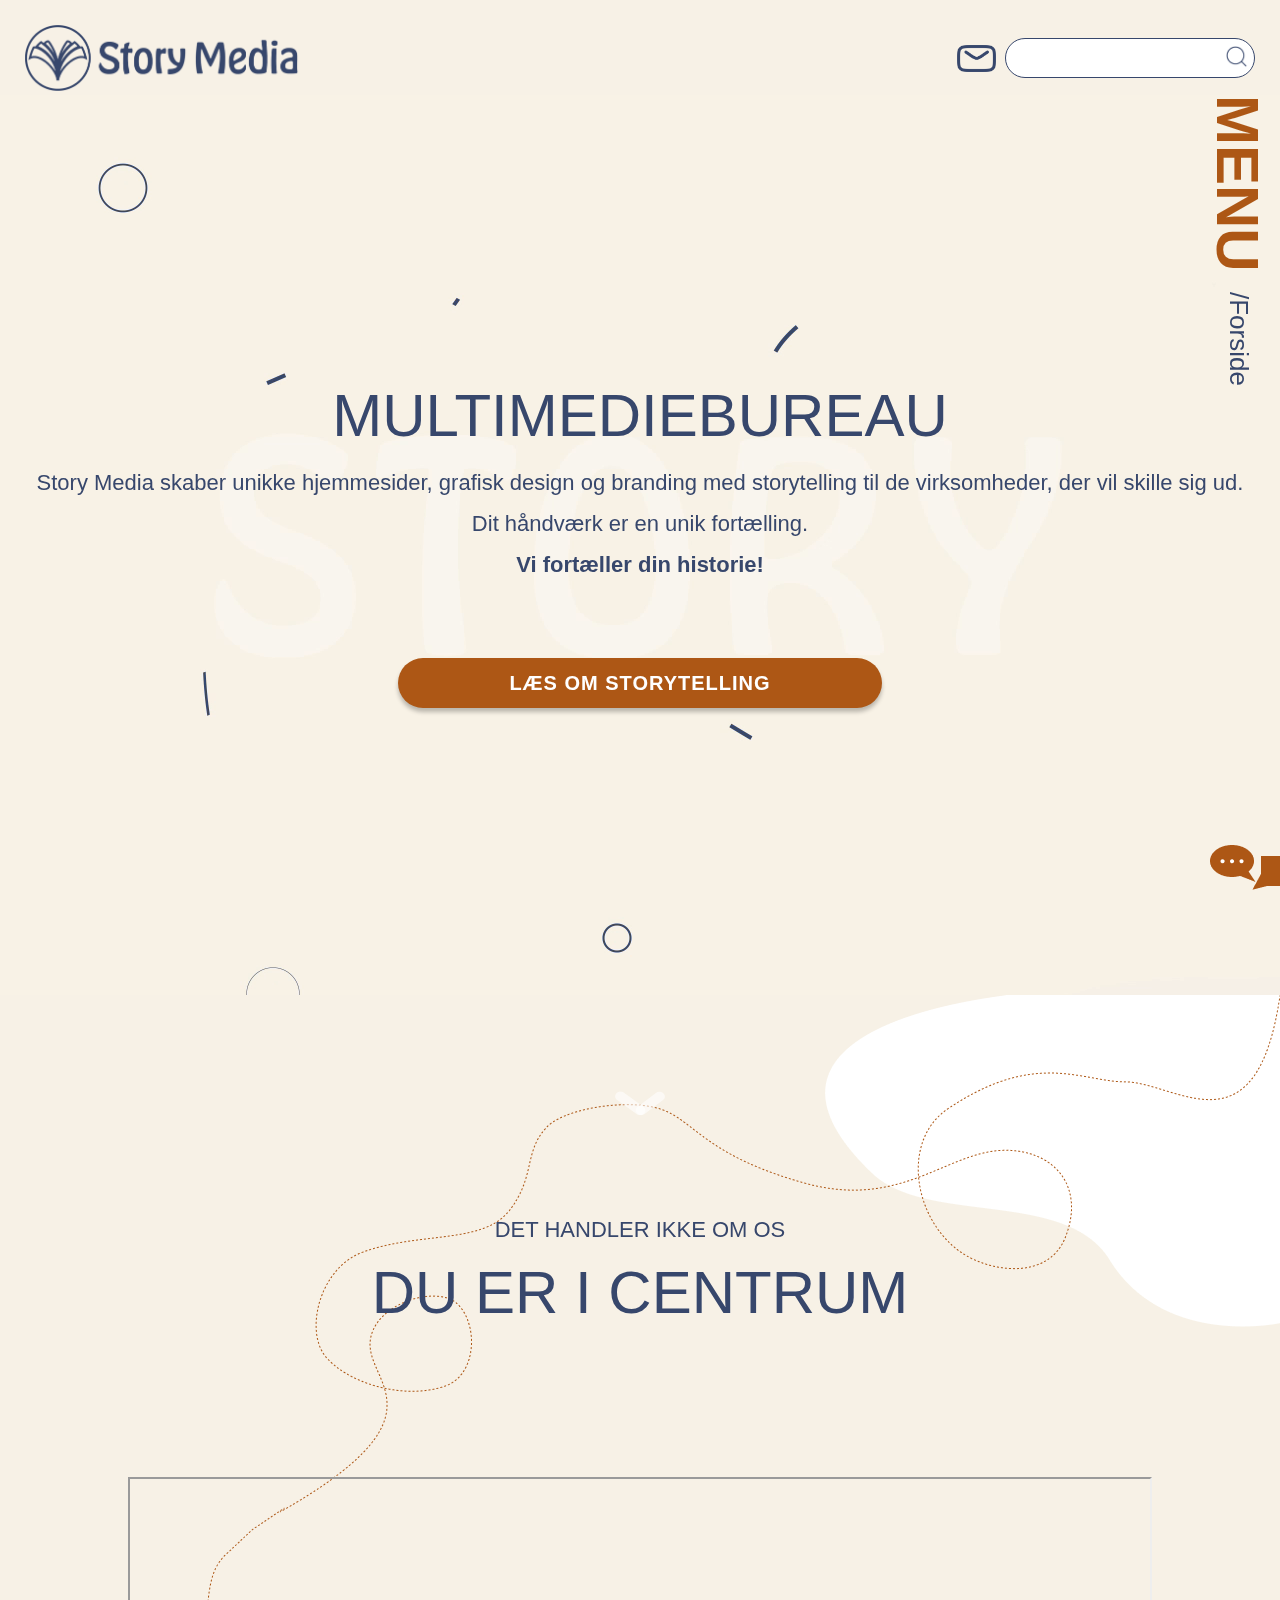
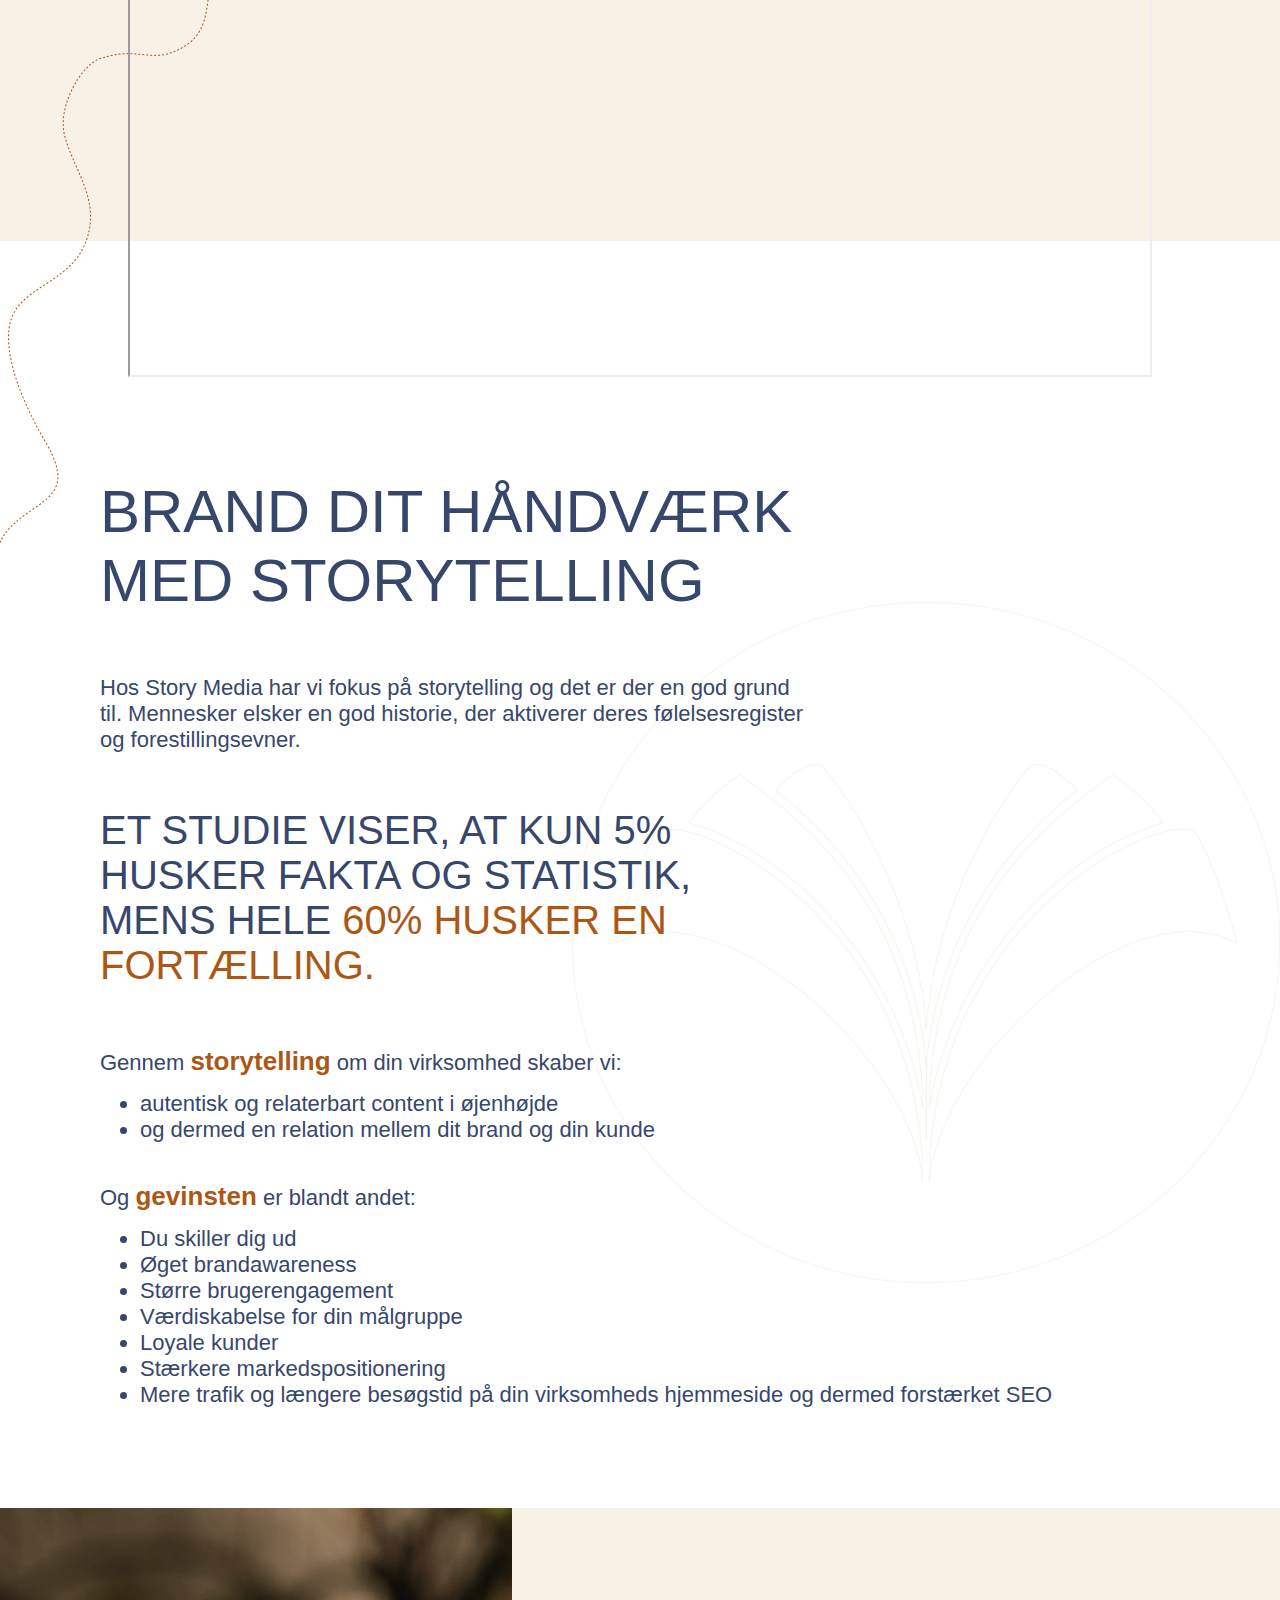
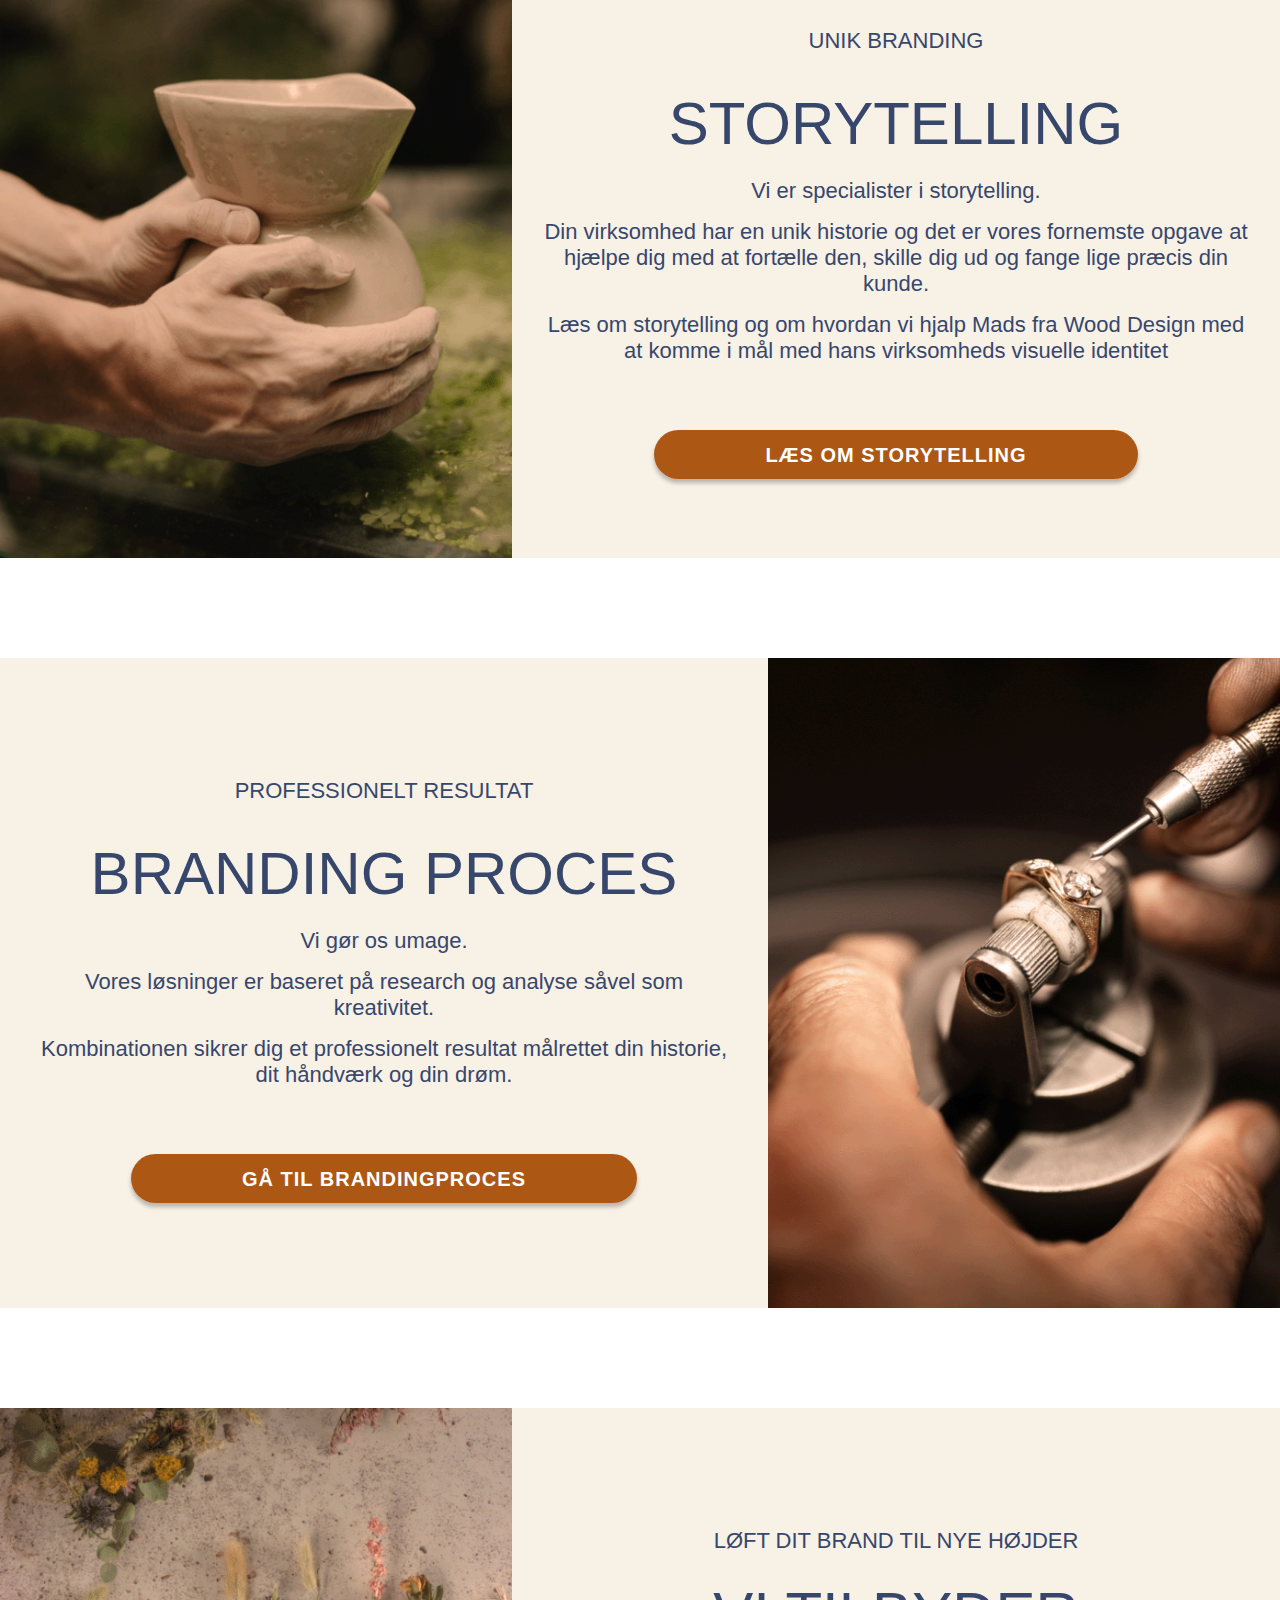
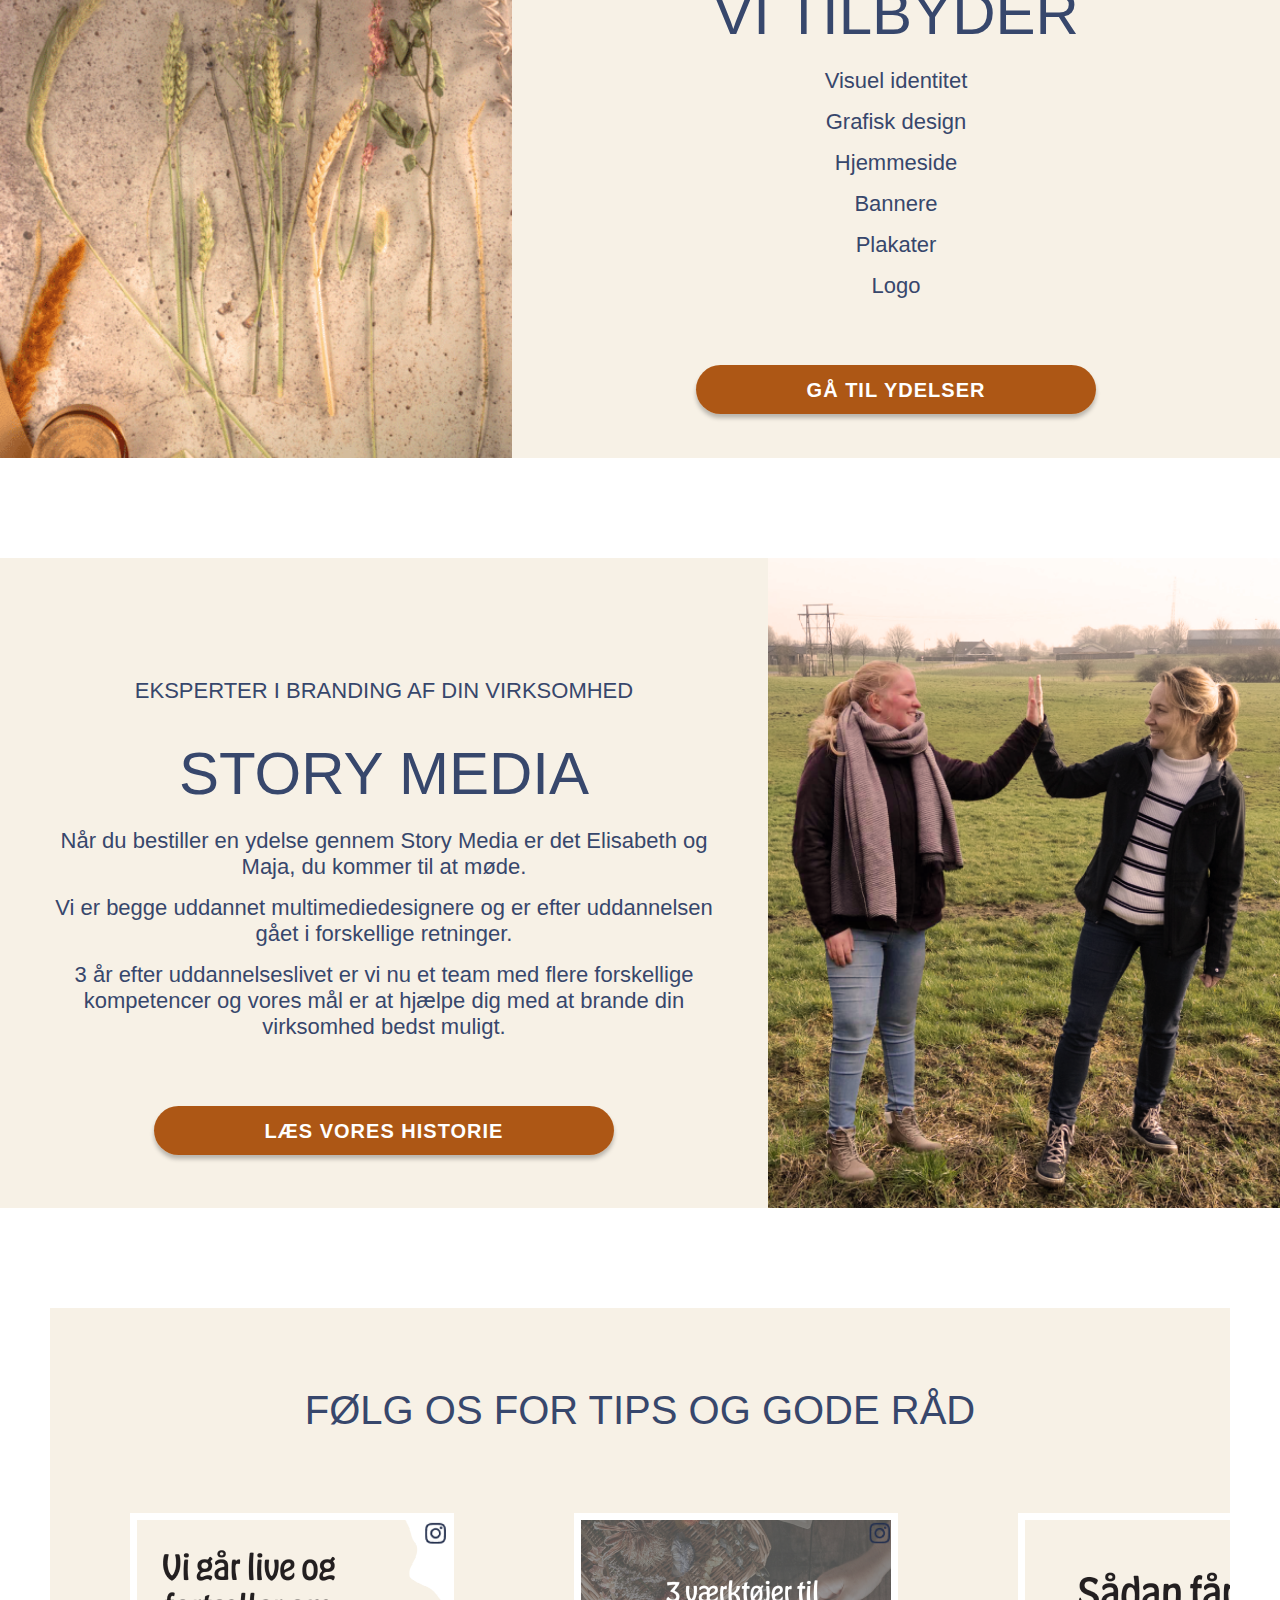
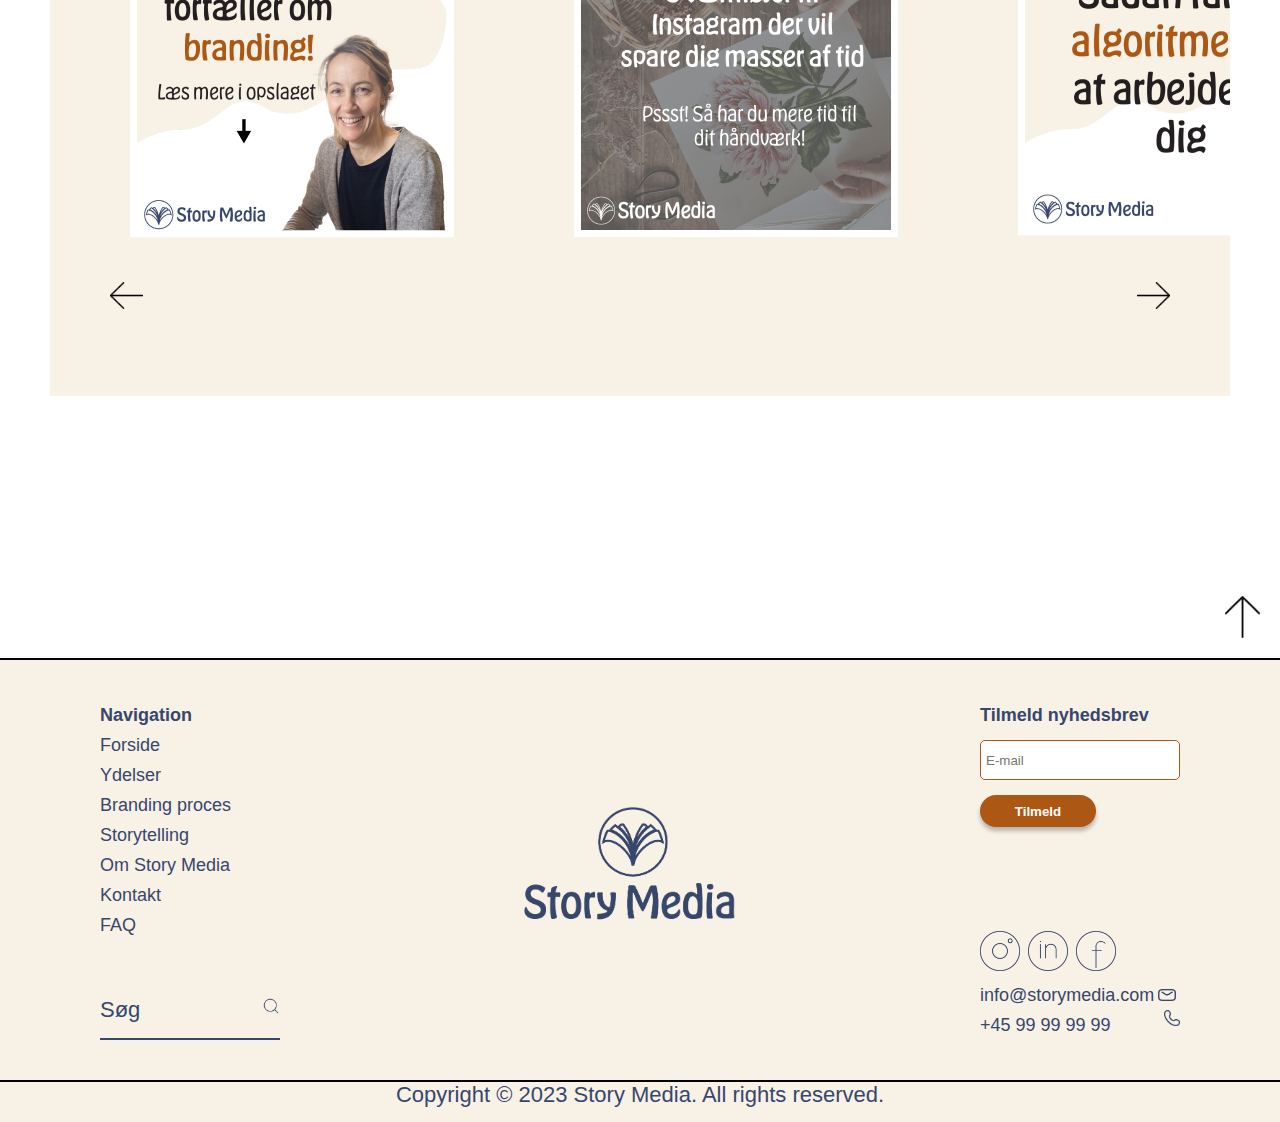
==== commit 4e04cca5: "små rettelser" ====
--- a/index.html
+++ b/index.html
@@ -68,7 +68,7 @@
 
     <!-- Branding video-->
     <div class="brandingvideo">
-        <h4>Det handler ikke om os</h4>
+        <p class="forh1">Det handler ikke om os</p>
         <h2>Du er i centrum</h2>
         
         <div class="video-container">
@@ -111,7 +111,7 @@
             <img src="img/forside-ler.png" alt="Person der arbejder med ler">
         </div>
         <div class="content-txt2">
-            <h4>Unik Branding</h4>
+            <p class="forh1">Unik Branding</p>
             <h2>Storytelling</h2>
             <p>Vi er specialister i storytelling.</p>  
 
@@ -125,7 +125,7 @@
 
     <section class="text-img-section">
         <div class="content-txt">
-            <h4>professionelt resultat</h4>
+            <p class="forh1">professionelt resultat</p>
             <h2>branding proces</h2>
             <p>Vi gør os umage. </p>  
 
@@ -145,7 +145,7 @@
             <img src="img/forside-blomst.png" alt="blomsterbinding">
         </div>
         <div class="content-txt2">
-            <h4>Løft dit brand til nye højder</h4>
+            <p class="forh1">Løft dit brand til nye højder</p>
             <h2 class="vi-tilbyder">Vi tilbyder</h2>
             <p>Visuel identitet</p>
             <p>Grafisk design</p>
@@ -160,7 +160,7 @@
 
     <section class="text-img-section">
         <div class="content-txt">
-            <h4>eksperter i branding af din virksomhed</h4>
+            <p class="forh1">eksperter i branding af din virksomhed</p>
             <h2>story media</h2>
             <p>Når du bestiller en ydelse gennem Story Media er det Elisabeth og Maja, du kommer til at møde. </p>  
 
--- a/css/style.css
+++ b/css/style.css
@@ -28,7 +28,7 @@
   padding-bottom: 20px;
 }
 
-h4 {
+.forh1, h4 {
   font-family: "roboto", sans-serif;
   font-size: 22px;
   text-transform: uppercase;
@@ -347,7 +347,7 @@
   margin-bottom: 100px;
   padding: auto;
 }
-.text-img-section h4 {
+.text-img-section .forh1 {
   padding-top: 120px;
 }
 .text-img-section h2 {
@@ -359,6 +359,7 @@
 
 .content-txt {
   grid-column: 1/4;
+  padding: 0 2em 0 2em;
 }
 
 .content-foto {
@@ -373,6 +374,7 @@
 
 .content-txt2 {
   grid-column: 3/6;
+  padding: 0 2em 0 2em;
 }
 
 .content-foto2 {
@@ -781,112 +783,23 @@
   font-weight: 400;
 }
 
-.case {
-  background-color: #F7F1E6;
-  margin: 4em 0 0 0;
-  padding: 3em 6em 0 6em;
-  border: 7px solid #AD5715;
-  border-bottom: none;
-}
-
-.case-wrapper {
-  display: grid;
-  grid-template-columns: repeat(3, 1fr);
-  margin-bottom: 3em;
-}
-.case-wrapper .tekst-venstre {
-  grid-column: 1/3;
-  padding: 4em 2em 4em 6em;
-}
-.case-wrapper .billede-hojre {
-  grid-column: 3/4;
-  width: 100%;
-  height: auto;
-  justify-self: end;
-  align-self: center;
-  padding: 3em 0 3em 2em;
-}
-.case-wrapper .billede-venstre {
-  grid-column: 1/2;
-  display: grid;
-  grid-column: auto;
-  width: 80%;
-  height: auto;
-  align-self: center;
-  padding: 2em 0;
-}
-.case-wrapper .tekst-hojre {
-  grid-column: 2/4;
-  padding: 4em 6em 0 0em;
-}
-
+.caseny {
+  text-align: center;
+  border-top: 3px solid #AD5715;
+  margin-top: 3em;
+  padding-top: 3em;
+}
+.caseny p {
+  padding: 0 9em;
+}
+
+/*Venstre styling*/
 .wooddesignoverskrift {
   font-size: 30px;
   font-weight: 400;
   padding-bottom: 20px;
 }
 
-.beigekasse {
-  background-color: #F7F1E6;
-}
-
-.beigeborder {
-  border: 7px solid #F7F1E6;
-  border-right: none;
-  border-left: none;
-}
-
-.grid-justering {
-  padding: 4em 4em 3em 6em;
-}
-
-.illu-grid {
-  justify-self: center;
-}
-
-.woodfarve {
-  display: flex;
-  flex-direction: column;
-  justify-content: center;
-}
-.woodfarve img:nth-of-type(1) {
-  width: 60%;
-  padding: 3em 0em 0em 4em;
-}
-.woodfarve img:nth-of-type(2) {
-  width: 60%;
-  padding: 0em 0em 3em 4em;
-}
-
-.fingertekst {
-  padding: 2em 0;
-  text-align: center;
-}
-
-.nysgerrigstory {
-  text-align: center;
-}
-
-.case-wrapper .woodfarve {
-  padding: 0 2em 0 3em;
-}
-
-.nysgerrigstory {
-  padding: 5em 3em 0 3em;
-}
-
-/*Ny Storytelling*/
-.caseny {
-  text-align: center;
-  border-top: 3px solid #AD5715;
-  margin-top: 3em;
-  padding-top: 3em;
-}
-.caseny p {
-  padding: 0 9em;
-}
-
-/*Venstre styling*/
 .case-wrap-venstre {
   display: flex;
   flex-wrap: wrap;
@@ -977,6 +890,16 @@
 }
 .wood-design-box3 img {
   width: 70%;
+}
+
+.fingertekst {
+  padding: 2em 0;
+  text-align: center;
+}
+
+.nysgerrigstory {
+  text-align: center;
+  padding: 5em 3em 0 3em;
 }
 
 /**********--- Styling af Om Sotry Media siden---*******/
--- a/css/mediaquery.css
+++ b/css/mediaquery.css
@@ -231,45 +231,6 @@
     margin-top: 12em;
 }
 
-.case{
-    padding: 4em;
-}
-
-.case-wrapper{
-    padding-bottom: 0;
-}
-
-.case-wrapper .tekst-venstre{
-    padding: 2em 3em 2em 4em;
-}
-
-.case-wrapper .tekst-hojre{
-    padding: 3em 3.5em 2em 2em;
-}
-
-.case-wrapper .billede-venstre{
-    width: 100%;
-}
-
-.case-wrapper .illu-grid{
-    padding: 2em 3em 2em 2em;
-    
-}
-
-.case-wrapper .woodfarve .finger-tablet{
-    width: 100%;
-    padding: 0;
-    padding-right: 2em;
-}
-
-.case-wrapper .woodfarve .woodmood{
-    width: 100%;
-    padding: 0;
-    padding-right: 3em;
-}
-
-/*Ny Storytelling*/
-
 .below-box-hojre{
     padding: 2em 3em 2em 2em;
 }
@@ -856,48 +817,6 @@
 .hvorfor-storytelling .hvorfor-story-knap{
     padding: 0.7em 2em;
 }
-
-.case{
-    padding: 3em;
-}
-
-.case-wrapper{
-    display: flex;
-    flex-direction: column;
-}
-
-.case-wrapper .tekst-venstre{
-    padding: 3em;
-}
-
-.case-wrapper .tekst-hojre{
-    padding: 3em;
-}
-
-.case-wrapper .bogetrae{
-    padding-left: 0;
-}
-
-.case-wrapper .bark-img-mobil{
-    order: 2;
-}
-
-.case-wrapper .woodfarve{
-    width: 100%;
-    padding: 2em 0;
-}
-
-.case-wrapper .woodfarve .woodmood{
-    width: 50%;
-    align-self: center;
-}
-
-.case-wrapper .woodfarve .finger-mobil{
-    width: 50%;
-    align-self: center;
-}
-
-/*Ny Storytelling*/
 
 .caseny p{
     padding: 2em;
